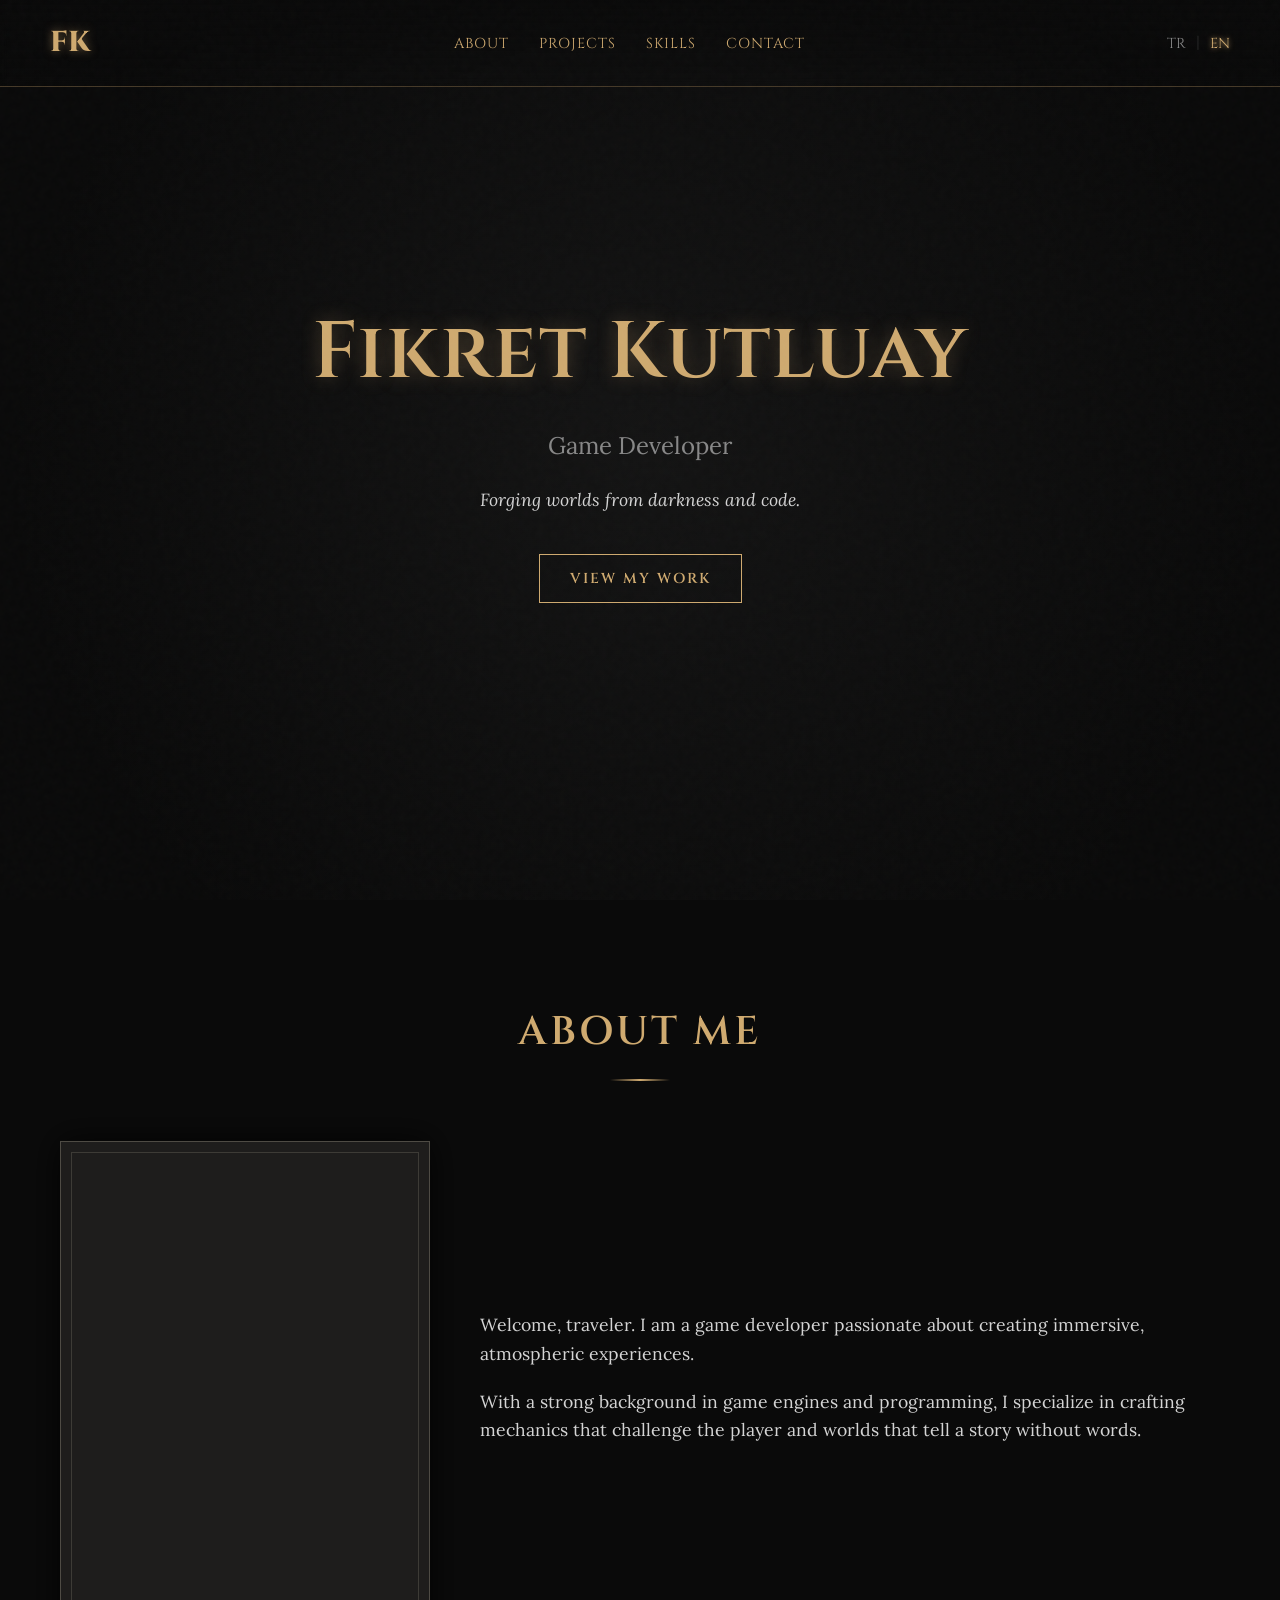
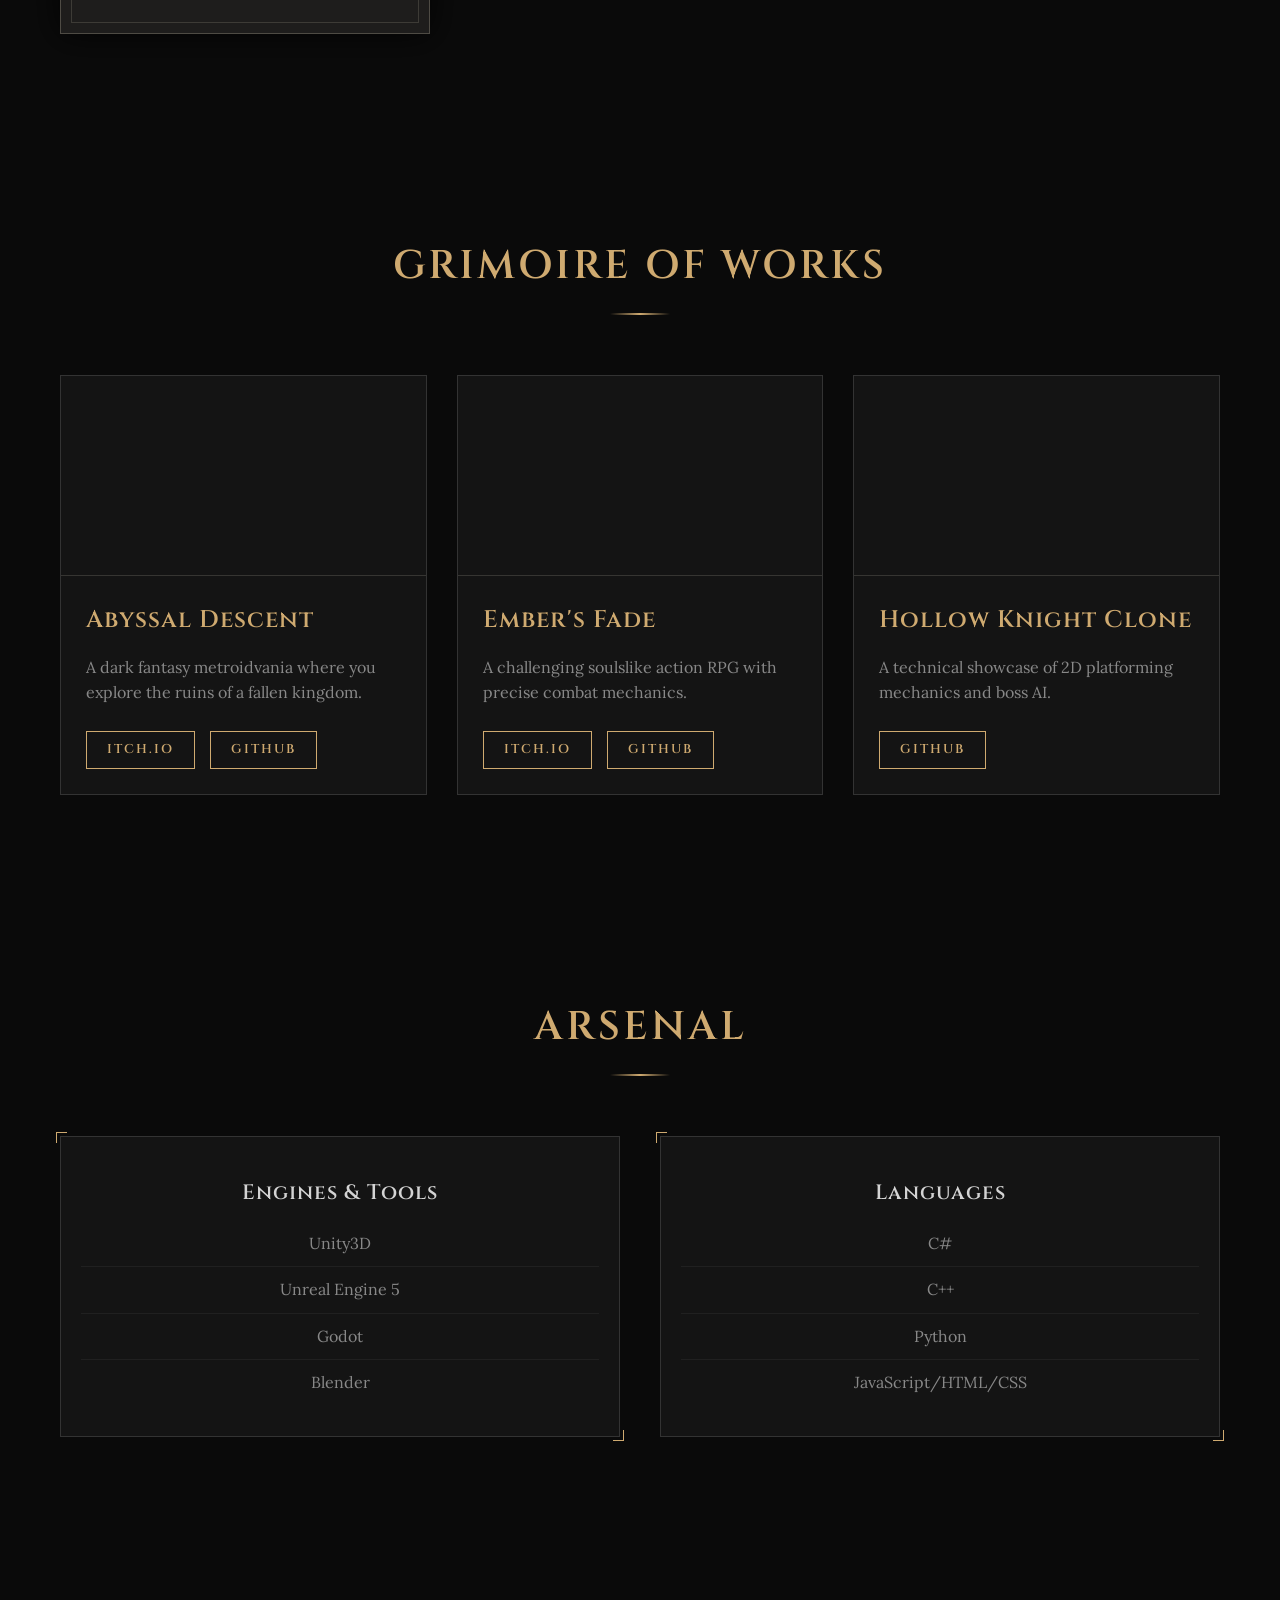
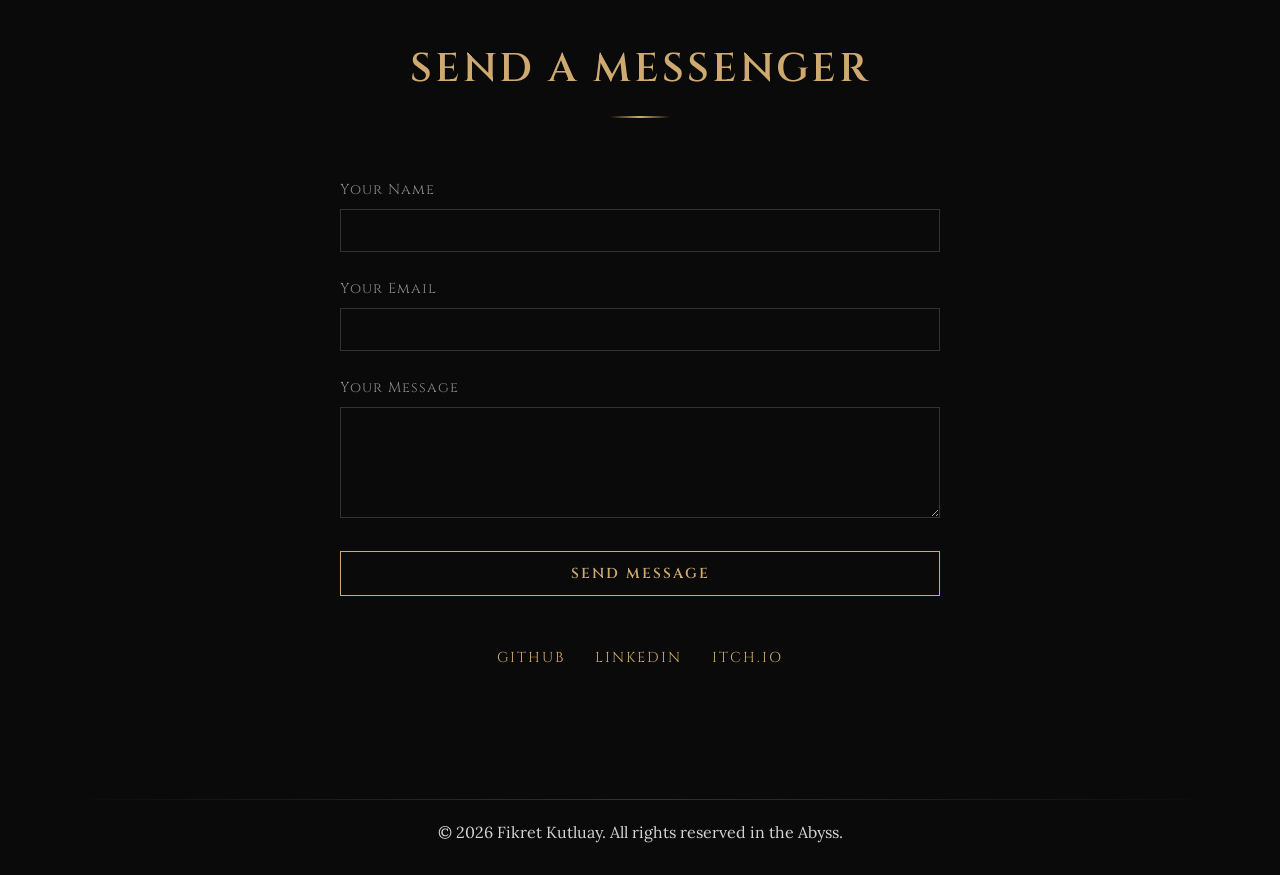
==== index.html @ d93f9add "feat: implement initial dark fantasy themed personal portfolio website with HTML, CSS, and JavaScrip" ====
<!DOCTYPE html>
<html lang="en">
<head>
    <meta charset="UTF-8">
    <meta name="viewport" content="width=device-width, initial-scale=1.0">
    <title data-i18n="title">Game Developer Portfolio</title>
    <!-- Fonts -->
    <link rel="preconnect" href="https://fonts.googleapis.com">
    <link rel="preconnect" href="https://fonts.gstatic.com" crossorigin>
    <link href="https://fonts.googleapis.com/css2?family=Cinzel:wght@400;600;700;800&family=Lora:ital,wght@0,400;0,600;1,400&display=swap" rel="stylesheet">
    <!-- CSS -->
    <link rel="stylesheet" href="style.css">
</head>
<body>
    <div class="overlay-texture"></div>
    
    <header class="navbar">
        <div class="logo">
            <span class="logo-text">FK</span>
        </div>
        <nav class="desktop-nav">
            <ul class="nav-links">
                <li><a href="#about" data-i18n="nav_about">About</a></li>
                <li><a href="#projects" data-i18n="nav_projects">Projects</a></li>
                <li><a href="#skills" data-i18n="nav_skills">Skills</a></li>
                <li><a href="#contact" data-i18n="nav_contact">Contact</a></li>
            </ul>
        </nav>
        <div class="header-right">
            <div class="language-switch">
                <button id="lang-tr" class="lang-btn">TR</button>
                <span class="lang-divider">|</span>
                <button id="lang-en" class="lang-btn active">EN</button>
            </div>
            <button class="mobile-menu-btn" id="mobile-menu-btn" aria-label="Menu">
                <span></span>
                <span></span>
                <span></span>
            </button>
        </div>
    </header>

    <!-- Mobile Nav -->
    <div class="mobile-nav-overlay" id="mobile-nav">
        <ul class="mobile-nav-links">
            <li><a href="#about" data-i18n="nav_about" class="mobile-nav-link">About</a></li>
            <li><a href="#projects" data-i18n="nav_projects" class="mobile-nav-link">Projects</a></li>
            <li><a href="#skills" data-i18n="nav_skills" class="mobile-nav-link">Skills</a></li>
            <li><a href="#contact" data-i18n="nav_contact" class="mobile-nav-link">Contact</a></li>
        </ul>
    </div>

    <main>
        <!-- Hero Section -->
        <section id="hero" class="hero-section">
            <div class="hero-content">
                <h1 class="hero-title" data-i18n="hero_title">Fikret Kutluay</h1>
                <h2 class="hero-subtitle" data-i18n="hero_subtitle">Game Developer</h2>
                <p class="hero-description" data-i18n="hero_desc">Forging worlds from darkness and code.</p>
                <div class="hero-actions">
                    <a href="#projects" class="btn btn-primary" data-i18n="btn_view_work">View My Work</a>
                </div>
            </div>
            <div class="embers-container" id="embers"></div>
        </section>

        <!-- About Section -->
        <section id="about" class="about-section section-padding">
            <div class="container">
                <div class="section-header">
                    <h2 class="section-title" data-i18n="about_title">About Me</h2>
                    <div class="separator"></div>
                </div>
                <div class="about-content">
                    <div class="about-image-wrapper">
                        <!-- Thematic image placeholder -->
                        <div class="avatar-placeholder"></div>
                    </div>
                    <div class="about-text">
                        <p data-i18n="about_p1">Welcome, traveler. I am a game developer passionate about creating immersive, atmospheric experiences.</p>
                        <p data-i18n="about_p2">With a strong background in game engines and programming, I specialize in crafting mechanics that challenge the player and worlds that tell a story without words.</p>
                    </div>
                </div>
            </div>
        </section>

        <!-- Projects Section -->
        <section id="projects" class="projects-section section-padding">
            <div class="container">
                <div class="section-header">
                    <h2 class="section-title" data-i18n="projects_title">Grimoire of Works</h2>
                    <div class="separator"></div>
                </div>
                
                <div class="projects-grid">
                    <!-- Project Card 1 -->
                    <div class="project-card">
                        <div class="project-image" style="background-image: url('https://images.unsplash.com/photo-1605806616949-1e87b487cb2a?q=80&w=1000&auto=format&fit=crop');"></div>
                        <div class="project-info">
                            <h3 class="project-name" data-i18n="proj1_name">Abyssal Descent</h3>
                            <p class="project-desc" data-i18n="proj1_desc">A dark fantasy metroidvania where you explore the ruins of a fallen kingdom.</p>
                            <div class="project-links">
                                <a href="#" class="btn btn-sm" target="_blank">itch.io</a>
                                <a href="#" class="btn btn-sm" target="_blank">GitHub</a>
                            </div>
                        </div>
                    </div>

                    <!-- Project Card 2 -->
                    <div class="project-card">
                        <div class="project-image" style="background-image: url('https://images.unsplash.com/photo-1518709268805-4e9042af9f23?q=80&w=1000&auto=format&fit=crop');"></div>
                        <div class="project-info">
                            <h3 class="project-name" data-i18n="proj2_name">Ember's Fade</h3>
                            <p class="project-desc" data-i18n="proj2_desc">A challenging soulslike action RPG with precise combat mechanics.</p>
                            <div class="project-links">
                                <a href="#" class="btn btn-sm" target="_blank">itch.io</a>
                                <a href="#" class="btn btn-sm" target="_blank">GitHub</a>
                            </div>
                        </div>
                    </div>

                    <!-- Project Card 3 -->
                    <div class="project-card">
                        <div class="project-image" style="background-image: url('https://images.unsplash.com/photo-1534447677768-be436bb09401?q=80&w=1000&auto=format&fit=crop');"></div>
                        <div class="project-info">
                            <h3 class="project-name" data-i18n="proj3_name">Hollow Knight Clone</h3>
                            <p class="project-desc" data-i18n="proj3_desc">A technical showcase of 2D platforming mechanics and boss AI.</p>
                            <div class="project-links">
                                <a href="#" class="btn btn-sm" target="_blank">GitHub</a>
                            </div>
                        </div>
                    </div>
                </div>
            </div>
        </section>

        <!-- Skills Section -->
        <section id="skills" class="skills-section section-padding">
            <div class="container">
                <div class="section-header">
                    <h2 class="section-title" data-i18n="skills_title">Arsenal</h2>
                    <div class="separator"></div>
                </div>
                
                <div class="skills-container">
                    <div class="skill-category">
                        <h3 class="category-title" data-i18n="skill_engine">Engines & Tools</h3>
                        <ul class="skill-list">
                            <li>Unity3D</li>
                            <li>Unreal Engine 5</li>
                            <li>Godot</li>
                            <li>Blender</li>
                        </ul>
                    </div>
                    <div class="skill-category">
                        <h3 class="category-title" data-i18n="skill_lang">Languages</h3>
                        <ul class="skill-list">
                            <li>C#</li>
                            <li>C++</li>
                            <li>Python</li>
                            <li>JavaScript/HTML/CSS</li>
                        </ul>
                    </div>
                </div>
            </div>
        </section>

        <!-- Contact Section -->
        <section id="contact" class="contact-section section-padding">
            <div class="container">
                <div class="section-header">
                    <h2 class="section-title" data-i18n="contact_title">Send a Messenger</h2>
                    <div class="separator"></div>
                </div>
                
                <div class="contact-content">
                    <form id="contact-form" class="dark-form" onsubmit="event.preventDefault();">
                        <div class="form-group">
                            <label for="name" data-i18n="contact_name">Your Name</label>
                            <input type="text" id="name" required>
                        </div>
                        <div class="form-group">
                            <label for="email" data-i18n="contact_email">Your Email</label>
                            <input type="email" id="email" required>
                        </div>
                        <div class="form-group">
                            <label for="message" data-i18n="contact_message">Your Message</label>
                            <textarea id="message" rows="5" required></textarea>
                        </div>
                        <button type="submit" class="btn btn-primary btn-block" data-i18n="btn_send">Send Message</button>
                    </form>
                    <div class="social-links">
                        <a href="#" class="social-icon">GitHub</a>
                        <a href="#" class="social-icon">LinkedIn</a>
                        <a href="#" class="social-icon">itch.io</a>
                    </div>
                </div>
            </div>
        </section>
    </main>

    <footer>
        <div class="container">
            <div class="footer-separator"></div>
            <p><span data-i18n="footer_text">© <span id="year"></span> Fikret Kutluay. All rights reserved in the Abyss.</span></p>
        </div>
    </footer>

    <!-- Scripts -->
    <script src="script.js"></script>
</body>
</html>
---- style.css ----
/* CSS Variables for Dark Fantasy Theme */
:root {
    --bg-dark: #0a0a0a;
    --bg-medium: #141414;
    --bg-light: #1c1c1c;

    --text-main: #d4d4d4;
    --text-muted: #888888;
    
    /* Ember/Gold Accents */
    --accent-gold: #cfaa70;
    --accent-gold-hover: #e8c68c;
    --accent-ember: #ff5e00;
    --accent-ember-glow: rgba(255, 94, 0, 0.4);

    --border-color: #333333;
    --border-gold: rgba(207, 170, 112, 0.3);

    --font-heading: 'Cinzel', serif;
    --font-body: 'Lora', serif;
}

* {
    margin: 0;
    padding: 0;
    box-sizing: border-box;
}

html {
    scroll-behavior: smooth;
}

body {
    background-color: var(--bg-dark);
    color: var(--text-main);
    font-family: var(--font-body);
    line-height: 1.6;
    overflow-x: hidden;
    position: relative;
}

/* Subtle texture overlay for grain */
.overlay-texture {
    position: fixed;
    top: 0; left: 0; width: 100%; height: 100%;
    pointer-events: none;
    z-index: 9999;
    opacity: 0.02;
    background-image: url('data:image/svg+xml,%3Csvg viewBox="0 0 200 200" xmlns="http://www.w3.org/2000/svg"%3E%3Cfilter id="noiseFilter"%3E%3CfeTurbulence type="fractalNoise" baseFrequency="0.65" numOctaves="3" stitchTiles="stitch"/%3E%3C/filter%3E%3Crect width="100%25" height="100%25" filter="url(%23noiseFilter)"/%3E%3C/svg%3E');
}

h1, h2, h3, h4, h5, h6 {
    font-family: var(--font-heading);
    font-weight: 600;
    color: var(--accent-gold);
    letter-spacing: 1px;
}

a {
    color: var(--accent-gold);
    text-decoration: none;
    transition: all 0.3s ease;
}

a:hover {
    color: var(--accent-gold-hover);
    text-shadow: 0 0 8px var(--accent-ember-glow);
}

.container {
    max-width: 1200px;
    margin: 0 auto;
    padding: 0 20px;
}

.section-padding {
    padding: 100px 0;
}

/* Typography elements */
.section-header {
    text-align: center;
    margin-bottom: 60px;
}

.section-title {
    font-size: 2.5rem;
    text-transform: uppercase;
    letter-spacing: 3px;
    margin-bottom: 15px;
}

.separator {
    width: 60px;
    height: 2px;
    background: linear-gradient(90deg, transparent, var(--accent-gold), transparent);
    margin: 0 auto;
}

/* Buttons - Sharp, framed, in-game UI style */
.btn {
    display: inline-block;
    padding: 12px 30px;
    font-family: var(--font-heading);
    text-transform: uppercase;
    letter-spacing: 2px;
    font-size: 0.9rem;
    font-weight: 600;
    cursor: pointer;
    background: transparent;
    border: 1px solid var(--accent-gold);
    color: var(--accent-gold);
    transition: all 0.3s ease;
    position: relative;
    overflow: hidden;
    text-align: center;
}

.btn::before {
    content: '';
    position: absolute;
    top: 0; left: -100%;
    width: 100%; height: 100%;
    background: linear-gradient(90deg, transparent, rgba(207, 170, 112, 0.2), transparent);
    transition: all 0.4s ease;
}

.btn:hover::before {
    left: 100%;
}

.btn:hover {
    background: rgba(207, 170, 112, 0.1);
    box-shadow: 0 0 15px var(--accent-ember-glow), inset 0 0 10px rgba(255, 94, 0, 0.2);
    border-color: var(--accent-gold-hover);
    color: var(--accent-gold-hover);
}

.btn-sm {
    padding: 8px 20px;
    font-size: 0.8rem;
}

.btn-block {
    display: block;
    width: 100%;
}

/* Navbar */
.navbar {
    position: fixed;
    top: 0;
    width: 100%;
    display: flex;
    justify-content: space-between;
    align-items: center;
    padding: 20px 50px;
    background: linear-gradient(to bottom, rgba(10, 10, 10, 0.95) 0%, rgba(10, 10, 10, 0) 100%);
    z-index: 100;
    backdrop-filter: blur(5px);
    border-bottom: 1px solid var(--border-gold);
    transition: background 0.3s;
}

.navbar.scrolled {
    background: rgba(10, 10, 10, 0.95);
    padding: 15px 50px;
}

.logo-text {
    font-family: var(--font-heading);
    font-size: 1.8rem;
    font-weight: 800;
    color: var(--accent-gold);
    text-shadow: 0 0 10px rgba(207, 170, 112, 0.5);
}

.header-right {
    display: flex;
    align-items: center;
    gap: 20px;
}

.nav-links {
    list-style: none;
    display: flex;
    gap: 30px;
}

.nav-links a {
    font-family: var(--font-heading);
    text-transform: uppercase;
    font-size: 0.9rem;
    letter-spacing: 1px;
}

.language-switch {
    display: flex;
    align-items: center;
    gap: 10px;
    font-family: var(--font-heading);
}

.lang-btn {
    background: none;
    border: none;
    color: var(--text-muted);
    cursor: pointer;
    font-family: inherit;
    font-size: 0.9rem;
    transition: color 0.3s;
}

.lang-btn:hover, .lang-btn.active {
    color: var(--accent-gold);
    text-shadow: 0 0 5px var(--accent-gold);
}

.lang-divider {
    color: var(--border-color);
}

.mobile-menu-btn {
    display: none;
    background: none;
    border: none;
    cursor: pointer;
    flex-direction: column;
    gap: 5px;
    z-index: 101;
}

.mobile-menu-btn span {
    display: block;
    width: 25px;
    height: 3px;
    background-color: var(--accent-gold);
    transition: all 0.3s;
}

.mobile-menu-btn.active span:nth-child(1) {
    transform: rotate(45deg) translate(5px, 6px);
}

.mobile-menu-btn.active span:nth-child(2) {
    opacity: 0;
}

.mobile-menu-btn.active span:nth-child(3) {
    transform: rotate(-45deg) translate(5px, -6px);
}

.mobile-nav-overlay {
    position: fixed;
    top: 0;
    left: 0;
    width: 100%;
    height: 100vh;
    background: rgba(10, 10, 10, 0.98);
    display: flex;
    justify-content: center;
    align-items: center;
    z-index: 99;
    opacity: 0;
    pointer-events: none;
    transition: opacity 0.3s ease;
}

.mobile-nav-overlay.active {
    opacity: 1;
    pointer-events: auto;
}

.mobile-nav-links {
    list-style: none;
    text-align: center;
}

.mobile-nav-links li {
    margin: 20px 0;
}

.mobile-nav-links a {
    font-family: var(--font-heading);
    font-size: 1.5rem;
    text-transform: uppercase;
    letter-spacing: 2px;
}

/* Hero Section */
.hero-section {
    height: 100vh;
    display: flex;
    align-items: center;
    justify-content: center;
    text-align: center;
    background: radial-gradient(circle at center, var(--bg-medium) 0%, var(--bg-dark) 80%);
    position: relative;
    overflow: hidden;
}

.hero-content {
    z-index: 10;
    max-width: 800px;
    padding: 0 20px;
}

.hero-title {
    font-size: 5rem;
    margin-bottom: 10px;
    text-shadow: 0 0 20px rgba(207, 170, 112, 0.3);
    animation: fadeInDown 1.5s ease-out;
}

.hero-subtitle {
    font-size: 1.5rem;
    color: var(--text-muted);
    font-family: var(--font-body);
    font-weight: 400;
    text-transform: none;
    letter-spacing: 0;
    margin-bottom: 20px;
    animation: fadeInUp 1.5s ease-out 0.5s both;
}

.hero-description {
    font-size: 1.1rem;
    margin-bottom: 40px;
    color: var(--text-main);
    font-style: italic;
    animation: fadeInUp 1.5s ease-out 0.7s both;
}

.hero-actions {
    animation: fadeIn 2s ease-out 1.2s both;
}

/* About Section */
.about-content {
    display: grid;
    grid-template-columns: 1fr 2fr;
    gap: 50px;
    align-items: center;
}

.avatar-placeholder {
    width: 100%;
    aspect-ratio: 3/4;
    background: var(--bg-light);
    border: 1px solid var(--border-gold);
    box-shadow: 0 0 30px rgba(0,0,0,0.8);
    position: relative;
    background-image: url('https://images.unsplash.com/photo-1596704017254-9b121068fb31?q=80&w=800&auto=format&fit=crop');
    background-size: cover;
    background-position: center;
    filter: grayscale(80%) sepia(20%) hue-rotate(5deg);
}

.avatar-placeholder::after {
    content: '';
    position: absolute;
    top: 10px; left: 10px; right: 10px; bottom: 10px;
    border: 1px solid rgba(207, 170, 112, 0.2);
}

.about-text p {
    margin-bottom: 20px;
    font-size: 1.1rem;
}

/* Projects Section */
.projects-grid {
    display: grid;
    grid-template-columns: repeat(auto-fit, minmax(300px, 1fr));
    gap: 30px;
}

.project-card {
    background: var(--bg-medium);
    border: 1px solid var(--border-color);
    transition: all 0.3s ease;
    display: flex;
    flex-direction: column;
}

.project-card:hover {
    border-color: var(--accent-gold);
    box-shadow: 0 10px 30px rgba(0,0,0,0.8), 0 0 15px rgba(207, 170, 112, 0.1);
    transform: translateY(-5px);
}

.project-image {
    height: 200px;
    background-size: cover;
    background-position: center;
    border-bottom: 1px solid var(--border-color);
    position: relative;
    filter: grayscale(80%) sepia(20%) hue-rotate(5deg);
    transition: all 0.5s ease;
}

.project-card:hover .project-image {
    filter: grayscale(0%) sepia(0%);
}

.project-info {
    padding: 25px;
    flex-grow: 1;
    display: flex;
    flex-direction: column;
}

.project-name {
    font-size: 1.5rem;
    margin-bottom: 15px;
}

.project-desc {
    color: var(--text-muted);
    margin-bottom: 25px;
    flex-grow: 1;
}

.project-links {
    display: flex;
    gap: 15px;
}

/* Skills Section */
.skills-container {
    display: grid;
    grid-template-columns: repeat(auto-fit, minmax(250px, 1fr));
    gap: 40px;
    text-align: center;
}

.skill-category {
    background: var(--bg-medium);
    padding: 40px 20px;
    border: 1px solid var(--border-color);
    position: relative;
}

.skill-category::before, .skill-category::after {
    content: '';
    position: absolute;
    width: 10px; height: 10px;
    border: 1px solid var(--accent-gold);
}

.skill-category::before {
    top: -5px; left: -5px;
    border-right: none; border-bottom: none;
}

.skill-category::after {
    bottom: -5px; right: -5px;
    border-left: none; border-top: none;
}

.category-title {
    margin-bottom: 20px;
    font-size: 1.3rem;
    color: var(--text-main);
}

.skill-list {
    list-style: none;
    color: var(--text-muted);
}

.skill-list li {
    margin-bottom: 10px;
    padding-bottom: 10px;
    border-bottom: 1px solid rgba(255,255,255,0.05);
}

.skill-list li:last-child {
    border-bottom: none;
    margin-bottom: 0;
    padding-bottom: 0;
}

/* Contact Section */
.contact-content {
    max-width: 600px;
    margin: 0 auto;
}

.dark-form .form-group {
    margin-bottom: 25px;
}

.dark-form label {
    display: block;
    margin-bottom: 8px;
    font-family: var(--font-heading);
    color: var(--text-muted);
    letter-spacing: 1px;
    font-size: 0.9rem;
}

.dark-form input, .dark-form textarea {
    width: 100%;
    padding: 12px 15px;
    background: var(--bg-dark);
    border: 1px solid var(--border-color);
    color: var(--text-main);
    font-family: var(--font-body);
    transition: all 0.3s ease;
}

.dark-form input:focus, .dark-form textarea:focus {
    outline: none;
    border-color: var(--accent-gold);
    box-shadow: 0 0 10px rgba(207, 170, 112, 0.1);
}

.social-links {
    display: flex;
    justify-content: center;
    gap: 30px;
    margin-top: 50px;
}

.social-icon {
    font-family: var(--font-heading);
    text-transform: uppercase;
    font-size: 0.9rem;
    letter-spacing: 2px;
}

/* Footer */
footer {
    text-align: center;
    padding: 30px 0;
    background: var(--bg-dark);
}

.footer-separator {
    width: 100%;
    height: 1px;
    background: linear-gradient(90deg, transparent, var(--border-color), transparent);
    margin-bottom: 20px;
}

/* Animations */
@keyframes fadeInDown {
    from { opacity: 0; transform: translateY(-30px); }
    to { opacity: 1; transform: translateY(0); }
}

@keyframes fadeInUp {
    from { opacity: 0; transform: translateY(30px); }
    to { opacity: 1; transform: translateY(0); }
}

@keyframes fadeIn {
    from { opacity: 0; }
    to { opacity: 1; }
}

/* Embers Animation */
.embers-container {
    position: absolute;
    bottom: 0; left: 0; width: 100%; height: 50%;
    pointer-events: none;
    z-index: 1;
}

.ember {
    position: absolute;
    bottom: 0;
    background: radial-gradient(circle, var(--accent-ember) 0%, transparent 70%);
    border-radius: 50%;
    opacity: 0;
    animation: floatUp 5s linear forwards;
}

@keyframes floatUp {
    0% {
        transform: translateY(0) scale(1);
        opacity: 0;
    }
    10% {
        opacity: 0.8;
    }
    100% {
        transform: translateY(-200px) scale(0.5);
        opacity: 0;
    }
}

/* Media Queries for Mobile Responsiveness */
@media (max-width: 768px) {
    .navbar {
        padding: 15px 20px;
    }
    
    .desktop-nav {
        display: none;
    }
    
    .mobile-menu-btn {
        display: flex;
    }
    
    .hero-title {
        font-size: 3rem;
    }
    
    .about-content {
        grid-template-columns: 1fr;
    }
    
    .avatar-placeholder {
        max-width: 300px;
        margin: 0 auto;
    }
    
    .section-padding {
        padding: 70px 0;
    }
}
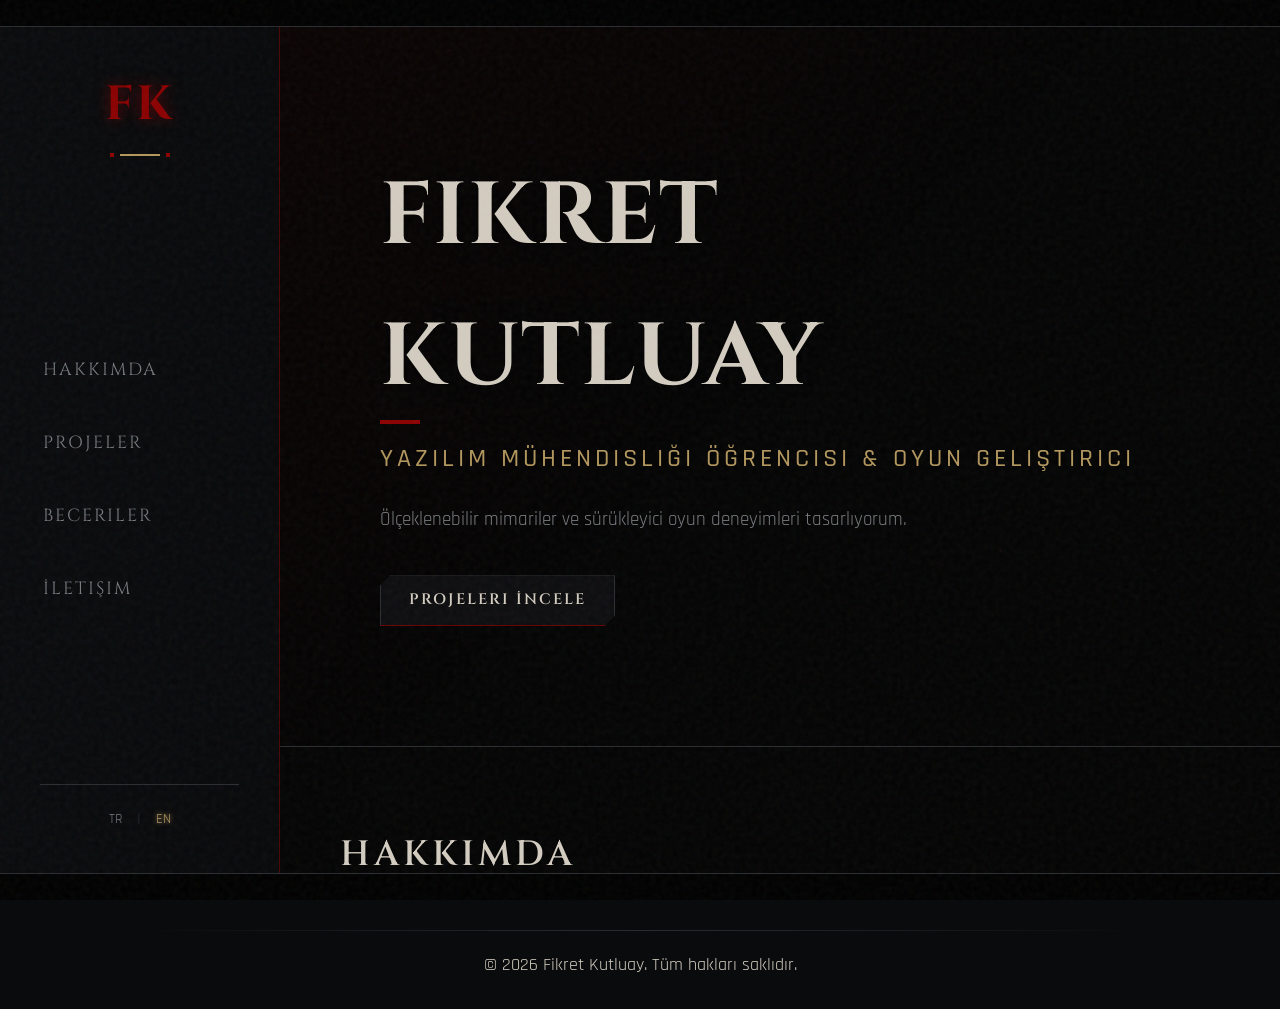
==== commit 40e2c921: "feat: Revamp UI with a Star Wars/Dark Souls theme, introducing a side navigation, cinematic borders," ====
--- a/index.html
+++ b/index.html
@@ -1,212 +1,190 @@
 <!DOCTYPE html>
 <html lang="en">
+
 <head>
     <meta charset="UTF-8">
     <meta name="viewport" content="width=device-width, initial-scale=1.0">
     <title data-i18n="title">Game Developer Portfolio</title>
-    <!-- Fonts -->
-    <link rel="preconnect" href="https://fonts.googleapis.com">
-    <link rel="preconnect" href="https://fonts.gstatic.com" crossorigin>
-    <link href="https://fonts.googleapis.com/css2?family=Cinzel:wght@400;600;700;800&family=Lora:ital,wght@0,400;0,600;1,400&display=swap" rel="stylesheet">
     <!-- CSS -->
     <link rel="stylesheet" href="style.css">
 </head>
+
 <body>
     <div class="overlay-texture"></div>
-    
-    <header class="navbar">
-        <div class="logo">
-            <span class="logo-text">FK</span>
-        </div>
-        <nav class="desktop-nav">
-            <ul class="nav-links">
-                <li><a href="#about" data-i18n="nav_about">About</a></li>
-                <li><a href="#projects" data-i18n="nav_projects">Projects</a></li>
-                <li><a href="#skills" data-i18n="nav_skills">Skills</a></li>
-                <li><a href="#contact" data-i18n="nav_contact">Contact</a></li>
-            </ul>
-        </nav>
-        <div class="header-right">
-            <div class="language-switch">
-                <button id="lang-tr" class="lang-btn">TR</button>
-                <span class="lang-divider">|</span>
-                <button id="lang-en" class="lang-btn active">EN</button>
+    <div class="hyperspace-dust"></div>
+
+    <div class="cinematic-border border-top"></div>
+    <div class="cinematic-border border-bottom"></div>
+
+    <div class="layout-wrapper">
+        <!-- Side Navigation (Holocron Interface) -->
+        <aside class="side-nav">
+            <div class="logo">
+                <span class="logo-text">FK</span>
+                <div class="logo-decoration"></div>
             </div>
+
+            <nav class="desktop-nav">
+                <ul class="nav-links">
+                    <li><a href="#about" data-i18n="nav_about">About</a></li>
+                    <li><a href="#projects" data-i18n="nav_projects">Projects</a></li>
+                    <li><a href="#skills" data-i18n="nav_skills">Skills</a></li>
+                    <li><a href="#contact" data-i18n="nav_contact">Contact</a></li>
+                </ul>
+            </nav>
+
+            <div class="nav-bottom">
+                <div class="language-switch">
+                    <button class="lang-btn lang-tr-btn">TR</button>
+                    <span class="lang-divider">|</span>
+                    <button class="lang-btn lang-en-btn active">EN</button>
+                </div>
+            </div>
+
+            <!-- Mobile Toggle -->
             <button class="mobile-menu-btn" id="mobile-menu-btn" aria-label="Menu">
                 <span></span>
                 <span></span>
                 <span></span>
             </button>
+        </aside>
+
+        <!-- Mobile Nav Overlay -->
+        <div class="mobile-nav-overlay" id="mobile-nav">
+            <ul class="mobile-nav-links">
+                <li><a href="#about" data-i18n="nav_about" class="mobile-nav-link">About</a></li>
+                <li><a href="#projects" data-i18n="nav_projects" class="mobile-nav-link">Projects</a></li>
+                <li><a href="#skills" data-i18n="nav_skills" class="mobile-nav-link">Skills</a></li>
+                <li><a href="#contact" data-i18n="nav_contact" class="mobile-nav-link">Contact</a></li>
+            </ul>
+            <div class="mobile-language-switch">
+                <button class="lang-btn lang-tr-btn">TR</button>
+                <span class="lang-divider">|</span>
+                <button class="lang-btn lang-en-btn active">EN</button>
+            </div>
         </div>
-    </header>
 
-    <!-- Mobile Nav -->
-    <div class="mobile-nav-overlay" id="mobile-nav">
-        <ul class="mobile-nav-links">
-            <li><a href="#about" data-i18n="nav_about" class="mobile-nav-link">About</a></li>
-            <li><a href="#projects" data-i18n="nav_projects" class="mobile-nav-link">Projects</a></li>
-            <li><a href="#skills" data-i18n="nav_skills" class="mobile-nav-link">Skills</a></li>
-            <li><a href="#contact" data-i18n="nav_contact" class="mobile-nav-link">Contact</a></li>
-        </ul>
-    </div>
-
-    <main>
-        <!-- Hero Section -->
-        <section id="hero" class="hero-section">
-            <div class="hero-content">
-                <h1 class="hero-title" data-i18n="hero_title">Fikret Kutluay</h1>
-                <h2 class="hero-subtitle" data-i18n="hero_subtitle">Game Developer</h2>
-                <p class="hero-description" data-i18n="hero_desc">Forging worlds from darkness and code.</p>
-                <div class="hero-actions">
-                    <a href="#projects" class="btn btn-primary" data-i18n="btn_view_work">View My Work</a>
-                </div>
-            </div>
-            <div class="embers-container" id="embers"></div>
-        </section>
-
-        <!-- About Section -->
-        <section id="about" class="about-section section-padding">
-            <div class="container">
-                <div class="section-header">
-                    <h2 class="section-title" data-i18n="about_title">About Me</h2>
-                    <div class="separator"></div>
-                </div>
-                <div class="about-content">
-                    <div class="about-image-wrapper">
-                        <!-- Thematic image placeholder -->
-                        <div class="avatar-placeholder"></div>
-                    </div>
-                    <div class="about-text">
-                        <p data-i18n="about_p1">Welcome, traveler. I am a game developer passionate about creating immersive, atmospheric experiences.</p>
-                        <p data-i18n="about_p2">With a strong background in game engines and programming, I specialize in crafting mechanics that challenge the player and worlds that tell a story without words.</p>
+        <!-- Scrollable Content Area -->
+        <main class="content-area">
+            <!-- Hero Section -->
+            <section id="hero" class="hero-section">
+                <div class="hero-content">
+                    <h1 class="hero-title" data-i18n="hero_title">Fikret Kutluay</h1>
+                    <h2 class="hero-subtitle" data-i18n="hero_subtitle">Game Developer</h2>
+                    <p class="hero-description" data-i18n="hero_desc">Developing structured architectures and immersive
+                        gameplay experiences.</p>
+                    <div class="hero-actions">
+                        <a href="#projects" class="btn btn-primary" data-i18n="btn_view_work">View My Work</a>
                     </div>
                 </div>
-            </div>
-        </section>
+                <!-- Particle container mixed with embers and dust -->
+                <div class="embers-container" id="embers"></div>
+            </section>
 
-        <!-- Projects Section -->
-        <section id="projects" class="projects-section section-padding">
-            <div class="container">
-                <div class="section-header">
-                    <h2 class="section-title" data-i18n="projects_title">Grimoire of Works</h2>
-                    <div class="separator"></div>
-                </div>
-                
-                <div class="projects-grid">
-                    <!-- Project Card 1 -->
-                    <div class="project-card">
-                        <div class="project-image" style="background-image: url('https://images.unsplash.com/photo-1605806616949-1e87b487cb2a?q=80&w=1000&auto=format&fit=crop');"></div>
-                        <div class="project-info">
-                            <h3 class="project-name" data-i18n="proj1_name">Abyssal Descent</h3>
-                            <p class="project-desc" data-i18n="proj1_desc">A dark fantasy metroidvania where you explore the ruins of a fallen kingdom.</p>
-                            <div class="project-links">
-                                <a href="#" class="btn btn-sm" target="_blank">itch.io</a>
-                                <a href="#" class="btn btn-sm" target="_blank">GitHub</a>
-                            </div>
+            <!-- About Section -->
+            <section id="about" class="about-section section-padding">
+                <div class="container">
+                    <div class="section-header">
+                        <h2 class="section-title" data-i18n="about_title">About Me</h2>
+                        <div class="separator sith-separator"></div>
+                    </div>
+                    <div class="about-content">
+                        <div class="about-image-wrapper">
+                            <!-- Thematic image placeholder -->
+                            <div class="avatar-placeholder"></div>
                         </div>
-                    </div>
-
-                    <!-- Project Card 2 -->
-                    <div class="project-card">
-                        <div class="project-image" style="background-image: url('https://images.unsplash.com/photo-1518709268805-4e9042af9f23?q=80&w=1000&auto=format&fit=crop');"></div>
-                        <div class="project-info">
-                            <h3 class="project-name" data-i18n="proj2_name">Ember's Fade</h3>
-                            <p class="project-desc" data-i18n="proj2_desc">A challenging soulslike action RPG with precise combat mechanics.</p>
-                            <div class="project-links">
-                                <a href="#" class="btn btn-sm" target="_blank">itch.io</a>
-                                <a href="#" class="btn btn-sm" target="_blank">GitHub</a>
-                            </div>
-                        </div>
-                    </div>
-
-                    <!-- Project Card 3 -->
-                    <div class="project-card">
-                        <div class="project-image" style="background-image: url('https://images.unsplash.com/photo-1534447677768-be436bb09401?q=80&w=1000&auto=format&fit=crop');"></div>
-                        <div class="project-info">
-                            <h3 class="project-name" data-i18n="proj3_name">Hollow Knight Clone</h3>
-                            <p class="project-desc" data-i18n="proj3_desc">A technical showcase of 2D platforming mechanics and boss AI.</p>
-                            <div class="project-links">
-                                <a href="#" class="btn btn-sm" target="_blank">GitHub</a>
-                            </div>
+                        <div class="about-text">
+                            <p data-i18n="about_p1">Welcome. I am a 3rd-year Software Engineering student at Ankara
+                                University, specializing in game development with Unity and C#.</p>
+                            <p data-i18n="about_p2">I utilize object-oriented principles and clean code methodologies to
+                                build robust core game frameworks, custom level editors, and rapid prototypes. My focus
+                                lies in constructing scalable architectures and optimizing performance for mobile and PC
+                                platforms.</p>
                         </div>
                     </div>
                 </div>
-            </div>
-        </section>
+            </section>
 
-        <!-- Skills Section -->
-        <section id="skills" class="skills-section section-padding">
-            <div class="container">
-                <div class="section-header">
-                    <h2 class="section-title" data-i18n="skills_title">Arsenal</h2>
-                    <div class="separator"></div>
-                </div>
-                
-                <div class="skills-container">
-                    <div class="skill-category">
-                        <h3 class="category-title" data-i18n="skill_engine">Engines & Tools</h3>
-                        <ul class="skill-list">
-                            <li>Unity3D</li>
-                            <li>Unreal Engine 5</li>
-                            <li>Godot</li>
-                            <li>Blender</li>
-                        </ul>
+            <!-- Projects Section -->
+            <section id="projects" class="projects-section section-padding">
+                <div class="container">
+                    <div class="section-header">
+                        <h2 class="section-title" data-i18n="projects_title">Portfolio Projects</h2>
+                        <div class="separator sith-separator"></div>
                     </div>
-                    <div class="skill-category">
-                        <h3 class="category-title" data-i18n="skill_lang">Languages</h3>
-                        <ul class="skill-list">
-                            <li>C#</li>
-                            <li>C++</li>
-                            <li>Python</li>
-                            <li>JavaScript/HTML/CSS</li>
-                        </ul>
+
+                    <div id="projects-container">
+                        <!-- Categories and projects will be dynamically injected here by script.js -->
                     </div>
                 </div>
-            </div>
-        </section>
+            </section>
 
-        <!-- Contact Section -->
-        <section id="contact" class="contact-section section-padding">
-            <div class="container">
-                <div class="section-header">
-                    <h2 class="section-title" data-i18n="contact_title">Send a Messenger</h2>
-                    <div class="separator"></div>
-                </div>
-                
-                <div class="contact-content">
-                    <form id="contact-form" class="dark-form" onsubmit="event.preventDefault();">
-                        <div class="form-group">
-                            <label for="name" data-i18n="contact_name">Your Name</label>
-                            <input type="text" id="name" required>
+            <!-- Skills Section -->
+            <section id="skills" class="skills-section section-padding">
+                <div class="container">
+                    <div class="section-header">
+                        <h2 class="section-title" data-i18n="skills_title">Skills & Tools</h2>
+                        <div class="separator sith-separator"></div>
+                    </div>
+
+                    <div class="skills-container">
+                        <div class="skill-category">
+                            <h3 class="category-title" data-i18n="skill_engine">Game Engines & Tools</h3>
                         </div>
-                        <div class="form-group">
-                            <label for="email" data-i18n="contact_email">Your Email</label>
-                            <input type="email" id="email" required>
+                        <div class="skill-category">
+                            <h3 class="category-title" data-i18n="skill_lang">Programming & Concepts</h3>
                         </div>
-                        <div class="form-group">
-                            <label for="message" data-i18n="contact_message">Your Message</label>
-                            <textarea id="message" rows="5" required></textarea>
-                        </div>
-                        <button type="submit" class="btn btn-primary btn-block" data-i18n="btn_send">Send Message</button>
-                    </form>
-                    <div class="social-links">
-                        <a href="#" class="social-icon">GitHub</a>
-                        <a href="#" class="social-icon">LinkedIn</a>
-                        <a href="#" class="social-icon">itch.io</a>
                     </div>
                 </div>
-            </div>
-        </section>
-    </main>
+            </section>
+
+            <!-- Contact Section -->
+            <section id="contact" class="contact-section section-padding">
+                <div class="container">
+                    <div class="section-header">
+                        <h2 class="section-title" data-i18n="contact_title">Get In Touch</h2>
+                        <div class="separator sith-separator"></div>
+                    </div>
+
+                    <div class="contact-content">
+                        <form id="contact-form" class="dark-form" onsubmit="event.preventDefault();">
+                            <div class="form-group">
+                                <label for="name" data-i18n="contact_name">Your Name</label>
+                                <input type="text" id="name" required>
+                            </div>
+                            <div class="form-group">
+                                <label for="email" data-i18n="contact_email">Your Email</label>
+                                <input type="email" id="email" required>
+                            </div>
+                            <div class="form-group">
+                                <label for="message" data-i18n="contact_message">Your Message</label>
+                                <textarea id="message" rows="5" required></textarea>
+                            </div>
+                            <button type="submit" class="btn btn-primary btn-block" data-i18n="btn_send">Send
+                                Message</button>
+                        </form>
+                        <div class="social-links">
+                            <a href="https://github.com/fikretkutluay" target="_blank" class="social-icon">GitHub</a>
+                            <a href="https://www.linkedin.com/in/fikret-kutluay-/" target="_blank"
+                                class="social-icon">LinkedIn</a>
+                            <a href="https://fikretkutluay.itch.io" target="_blank" class="social-icon">itch.io</a>
+                        </div>
+                    </div>
+                </div>
+            </section>
+        </main>
+    </div>
 
     <footer>
         <div class="container">
             <div class="footer-separator"></div>
-            <p><span data-i18n="footer_text">© <span id="year"></span> Fikret Kutluay. All rights reserved in the Abyss.</span></p>
+            <p><span data-i18n="footer_text">© <span id="year"></span> Fikret Kutluay. All rights reserved in the
+                    Abyss.</span></p>
         </div>
     </footer>
 
     <!-- Scripts -->
     <script src="script.js"></script>
 </body>
-</html>
+
+</html>
--- a/style.css
+++ b/style.css
@@ -1,23 +1,40 @@
-/* CSS Variables for Dark Fantasy Theme */
+/* Styles for Star Wars (1-6) x DS1 Theme */
+@import url('https://fonts.googleapis.com/css2?family=Cinzel:wght@400;600;700&family=Rajdhani:wght@400;500;600&display=swap');
+
 :root {
-    --bg-dark: #0a0a0a;
-    --bg-medium: #141414;
-    --bg-light: #1c1c1c;
-
-    --text-main: #d4d4d4;
-    --text-muted: #888888;
-    
-    /* Ember/Gold Accents */
-    --accent-gold: #cfaa70;
-    --accent-gold-hover: #e8c68c;
-    --accent-ember: #ff5e00;
-    --accent-ember-glow: rgba(255, 94, 0, 0.4);
-
-    --border-color: #333333;
-    --border-gold: rgba(207, 170, 112, 0.3);
+    --bg-void: #050505;
+    /* Deep space black */
+    --bg-dark: #0a0b0d;
+    /* Ancient stone dark */
+    --bg-medium: #111215;
+    --bg-light: #181a1d;
+
+    --text-main: #d3ccc0;
+    /* Faded bone/parchment */
+    --text-muted: #787a7e;
+    /* Tarnished silver/steel */
+
+    /* Sith / Lord of Cinder Accents */
+    --accent-red: #8b0000;
+    /* Deep Sith red */
+    --accent-red-hover: #c41e3a;
+    /* Glowing lightsaber/ember red */
+    --accent-gold: #b3975d;
+    /* Dull/Rusty Gold (Holocron/Brass) */
+
+    --glow-red: rgba(196, 30, 58, 0.4);
+    --glow-gold: rgba(179, 151, 93, 0.2);
+
+    --border-color: #2a2c30;
+    --border-accent: rgba(139, 0, 0, 0.5);
+    /* Faint red border */
 
     --font-heading: 'Cinzel', serif;
-    --font-body: 'Lora', serif;
+    /* Ancient holocron/medieval feel */
+    --font-body: 'Rajdhani', sans-serif;
+    /* Subtly sci-fi/HUD feel */
+
+    --nav-width: 280px;
 }
 
 * {
@@ -28,31 +45,70 @@
 
 html {
     scroll-behavior: smooth;
+    background-color: var(--bg-void);
 }
 
 body {
-    background-color: var(--bg-dark);
+    background-color: var(--bg-void);
     color: var(--text-main);
     font-family: var(--font-body);
+    font-size: 1.1rem;
     line-height: 1.6;
     overflow-x: hidden;
-    position: relative;
-}
-
-/* Subtle texture overlay for grain */
+    overflow-y: hidden;
+    /* Main page won't scroll, .content-area will */
+    position: relative;
+    height: 100vh;
+}
+
+/* Subtle texture overlay for ash/grain */
 .overlay-texture {
     position: fixed;
-    top: 0; left: 0; width: 100%; height: 100%;
+    top: 0;
+    left: 0;
+    width: 100%;
+    height: 100%;
     pointer-events: none;
-    z-index: 9999;
-    opacity: 0.02;
-    background-image: url('data:image/svg+xml,%3Csvg viewBox="0 0 200 200" xmlns="http://www.w3.org/2000/svg"%3E%3Cfilter id="noiseFilter"%3E%3CfeTurbulence type="fractalNoise" baseFrequency="0.65" numOctaves="3" stitchTiles="stitch"/%3E%3C/filter%3E%3Crect width="100%25" height="100%25" filter="url(%23noiseFilter)"/%3E%3C/svg%3E');
-}
-
-h1, h2, h3, h4, h5, h6 {
+    z-index: 9998;
+    opacity: 0.05;
+    background-image: url('data:image/svg+xml,%3Csvg viewBox="0 0 200 200" xmlns="http://www.w3.org/2000/svg"%3E%3Cfilter id="noiseFilter"%3E%3CfeTurbulence type="fractalNoise" baseFrequency="0.8" numOctaves="4" stitchTiles="stitch"/%3E%3C/filter%3E%3Crect width="100%25" height="100%25" filter="url(%23noiseFilter)"/%3E%3C/svg%3E');
+}
+
+/* Drifting Star Dust (Hyperspace / Ash mix) */
+.hyperspace-dust {
+    position: fixed;
+    top: 0;
+    left: 0;
+    width: 100%;
+    height: 100%;
+    pointer-events: none;
+    z-index: 0;
+    background: radial-gradient(circle at center, transparent 0%, var(--bg-void) 100%),
+        url('data:image/svg+xml,%3Csvg viewBox="0 0 400 400" xmlns="http://www.w3.org/2000/svg"%3E%3Ccircle cx="50" cy="50" r="1" fill="rgba(211,204,192,0.3)"/%3E%3Ccircle cx="200" cy="150" r="1.5" fill="rgba(196,30,58,0.2)"/%3E%3Ccircle cx="350" cy="300" r="1" fill="rgba(211,204,192,0.2)"/%3E%3Ccircle cx="100" cy="350" r="2" fill="rgba(179,151,93,0.15)"/%3E%3C/svg%3E');
+    background-size: 400px 400px;
+    animation: drift 120s linear infinite;
+    opacity: 0.4;
+}
+
+@keyframes drift {
+    from {
+        background-position: 0 0;
+    }
+
+    to {
+        background-position: -400px 400px;
+    }
+}
+
+h1,
+h2,
+h3,
+h4,
+h5,
+h6 {
     font-family: var(--font-heading);
     font-weight: 600;
-    color: var(--accent-gold);
+    color: var(--text-main);
     letter-spacing: 1px;
 }
 
@@ -67,138 +123,275 @@
     text-shadow: 0 0 8px var(--accent-ember-glow);
 }
 
+/* Cinematic Borders */
+.cinematic-border {
+    position: fixed;
+    left: 0;
+    width: 100%;
+    height: 3vh;
+    background: #000;
+    z-index: 999;
+    pointer-events: none;
+}
+
+.border-top {
+    top: 0;
+    border-bottom: 1px solid var(--border-color);
+}
+
+.border-bottom {
+    bottom: 0;
+    border-top: 1px solid var(--border-color);
+}
+
+/* Layout Wrapper - Split Screen */
+.layout-wrapper {
+    display: flex;
+    height: 100vh;
+    padding: 3vh 0;
+    /* Clear cinematic borders */
+    position: relative;
+    z-index: 10;
+}
+
+/* Side Navigation (Holocron UI) */
+.side-nav {
+    width: var(--nav-width);
+    background: linear-gradient(to right, rgba(10, 11, 13, 0.95), rgba(10, 11, 13, 0.8));
+    border-right: 1px solid var(--border-accent);
+    display: flex;
+    flex-direction: column;
+    justify-content: space-between;
+    padding: 40px 0;
+    backdrop-filter: blur(10px);
+    z-index: 100;
+    flex-shrink: 0;
+}
+
+.logo {
+    text-align: center;
+    position: relative;
+    padding-bottom: 20px;
+}
+
+.logo-text {
+    font-family: var(--font-heading);
+    font-size: 3rem;
+    font-weight: 700;
+    color: var(--accent-red);
+    text-shadow: 0 0 15px rgba(139, 0, 0, 0.6);
+    letter-spacing: 2px;
+}
+
+.logo-decoration {
+    width: 40px;
+    height: 2px;
+    background: var(--accent-gold);
+    margin: 10px auto 0;
+    position: relative;
+}
+
+.logo-decoration::before,
+.logo-decoration::after {
+    content: '';
+    position: absolute;
+    width: 4px;
+    height: 4px;
+    background: var(--accent-red);
+    top: -1px;
+}
+
+.logo-decoration::before {
+    left: -10px;
+}
+
+.logo-decoration::after {
+    right: -10px;
+}
+
+.desktop-nav {
+    flex-grow: 1;
+    display: flex;
+    align-items: center;
+}
+
+.nav-links {
+    list-style: none;
+    width: 100%;
+}
+
+.nav-links li {
+    margin: 15px 0;
+}
+
+.nav-links a {
+    display: block;
+    padding: 15px 40px;
+    font-family: var(--font-heading);
+    text-transform: uppercase;
+    font-size: 1.1rem;
+    letter-spacing: 2px;
+    color: var(--text-muted);
+    border-left: 3px solid transparent;
+    transition: all 0.3s ease;
+    position: relative;
+}
+
+.nav-links a::after {
+    content: '';
+    position: absolute;
+    top: 50%;
+    left: 10px;
+    width: 0;
+    height: 1px;
+    background: var(--accent-red);
+    transition: width 0.3s ease;
+}
+
+.nav-links a:hover,
+.nav-links a.active {
+    color: var(--text-main);
+    border-left-color: var(--accent-red);
+    background: linear-gradient(90deg, rgba(139, 0, 0, 0.1), transparent);
+    text-shadow: 0 0 5px var(--glow-red);
+}
+
+.nav-links a:hover::after {
+    width: 20px;
+}
+
+.nav-bottom {
+    padding: 0 40px;
+}
+
+.language-switch {
+    display: flex;
+    align-items: center;
+    justify-content: center;
+    gap: 15px;
+    padding-top: 20px;
+    border-top: 1px solid var(--border-color);
+}
+
+/* Scrollable Content Area */
+.content-area {
+    flex-grow: 1;
+    height: 100%;
+    overflow-y: auto;
+    overflow-x: hidden;
+    scroll-behavior: smooth;
+    /* Custom Scrollbar */
+    scrollbar-width: thin;
+    scrollbar-color: var(--accent-red) var(--bg-void);
+}
+
+.content-area::-webkit-scrollbar {
+    width: 8px;
+}
+
+.content-area::-webkit-scrollbar-track {
+    background: var(--bg-void);
+    border-left: 1px solid var(--border-color);
+}
+
+.content-area::-webkit-scrollbar-thumb {
+    background: var(--accent-red);
+    border-radius: 4px;
+}
+
 .container {
-    max-width: 1200px;
+    max-width: 1100px;
     margin: 0 auto;
-    padding: 0 20px;
+    padding: 0 40px;
 }
 
 .section-padding {
-    padding: 100px 0;
+    padding: 80px 0;
 }
 
 /* Typography elements */
 .section-header {
-    text-align: center;
-    margin-bottom: 60px;
+    margin-bottom: 50px;
+    position: relative;
+    padding-left: 20px;
 }
 
 .section-title {
-    font-size: 2.5rem;
+    font-size: 2.2rem;
     text-transform: uppercase;
-    letter-spacing: 3px;
-    margin-bottom: 15px;
-}
-
-.separator {
-    width: 60px;
-    height: 2px;
-    background: linear-gradient(90deg, transparent, var(--accent-gold), transparent);
-    margin: 0 auto;
-}
-
-/* Buttons - Sharp, framed, in-game UI style */
+    letter-spacing: 4px;
+    margin-bottom: 10px;
+    color: var(--text-main);
+}
+
+/* Sith Lightsaber/Metal Separator */
+.sith-separator {
+    width: 80px;
+    height: 3px;
+    background: linear-gradient(90deg, var(--accent-red), transparent);
+    position: relative;
+}
+
+.sith-separator::before {
+    content: '';
+    position: absolute;
+    top: -2px;
+    left: 0;
+    width: 4px;
+    height: 7px;
+    background: var(--text-main);
+}
+
+/* Buttons - Angled Sci-Fi/Dark Souls Hybrid */
 .btn {
     display: inline-block;
-    padding: 12px 30px;
+    padding: 12px 28px;
     font-family: var(--font-heading);
     text-transform: uppercase;
     letter-spacing: 2px;
-    font-size: 0.9rem;
+    font-size: 0.95rem;
     font-weight: 600;
     cursor: pointer;
-    background: transparent;
-    border: 1px solid var(--accent-gold);
-    color: var(--accent-gold);
+    background: rgba(20, 21, 24, 0.6);
+    border: 1px solid var(--border-color);
+    border-bottom-color: var(--accent-red);
+    color: var(--text-main);
     transition: all 0.3s ease;
     position: relative;
-    overflow: hidden;
-    text-align: center;
-}
-
-.btn::before {
+    clip-path: polygon(10px 0, 100% 0, 100% calc(100% - 10px), calc(100% - 10px) 100%, 0 100%, 0 10px);
+}
+
+.btn::after {
     content: '';
     position: absolute;
-    top: 0; left: -100%;
-    width: 100%; height: 100%;
-    background: linear-gradient(90deg, transparent, rgba(207, 170, 112, 0.2), transparent);
-    transition: all 0.4s ease;
-}
-
-.btn:hover::before {
-    left: 100%;
+    bottom: 0;
+    left: 0;
+    width: 0%;
+    height: 2px;
+    background: var(--accent-red-hover);
+    transition: width 0.3s ease;
 }
 
 .btn:hover {
-    background: rgba(207, 170, 112, 0.1);
-    box-shadow: 0 0 15px var(--accent-ember-glow), inset 0 0 10px rgba(255, 94, 0, 0.2);
-    border-color: var(--accent-gold-hover);
-    color: var(--accent-gold-hover);
+    background: rgba(139, 0, 0, 0.1);
+    color: #fff;
+    border-color: var(--accent-red);
+    box-shadow: 0 5px 15px rgba(139, 0, 0, 0.3);
+}
+
+.btn:hover::after {
+    width: 100%;
 }
 
 .btn-sm {
-    padding: 8px 20px;
-    font-size: 0.8rem;
+    padding: 8px 18px;
+    font-size: 0.85rem;
 }
 
 .btn-block {
     display: block;
     width: 100%;
-}
-
-/* Navbar */
-.navbar {
-    position: fixed;
-    top: 0;
-    width: 100%;
-    display: flex;
-    justify-content: space-between;
-    align-items: center;
-    padding: 20px 50px;
-    background: linear-gradient(to bottom, rgba(10, 10, 10, 0.95) 0%, rgba(10, 10, 10, 0) 100%);
-    z-index: 100;
-    backdrop-filter: blur(5px);
-    border-bottom: 1px solid var(--border-gold);
-    transition: background 0.3s;
-}
-
-.navbar.scrolled {
-    background: rgba(10, 10, 10, 0.95);
-    padding: 15px 50px;
-}
-
-.logo-text {
-    font-family: var(--font-heading);
-    font-size: 1.8rem;
-    font-weight: 800;
-    color: var(--accent-gold);
-    text-shadow: 0 0 10px rgba(207, 170, 112, 0.5);
-}
-
-.header-right {
-    display: flex;
-    align-items: center;
-    gap: 20px;
-}
-
-.nav-links {
-    list-style: none;
-    display: flex;
-    gap: 30px;
-}
-
-.nav-links a {
-    font-family: var(--font-heading);
-    text-transform: uppercase;
-    font-size: 0.9rem;
-    letter-spacing: 1px;
-}
-
-.language-switch {
-    display: flex;
-    align-items: center;
-    gap: 10px;
-    font-family: var(--font-heading);
+    text-align: center;
 }
 
 .lang-btn {
@@ -211,7 +404,8 @@
     transition: color 0.3s;
 }
 
-.lang-btn:hover, .lang-btn.active {
+.lang-btn:hover,
+.lang-btn.active {
     color: var(--accent-gold);
     text-shadow: 0 0 5px var(--accent-gold);
 }
@@ -226,15 +420,18 @@
     border: none;
     cursor: pointer;
     flex-direction: column;
-    gap: 5px;
+    gap: 6px;
     z-index: 101;
+    position: absolute;
+    top: 30px;
+    right: 20px;
 }
 
 .mobile-menu-btn span {
     display: block;
-    width: 25px;
-    height: 3px;
-    background-color: var(--accent-gold);
+    width: 30px;
+    height: 2px;
+    background-color: var(--accent-red);
     transition: all 0.3s;
 }
 
@@ -289,46 +486,58 @@
 
 /* Hero Section */
 .hero-section {
-    height: 100vh;
+    min-height: 80vh;
     display: flex;
     align-items: center;
-    justify-content: center;
-    text-align: center;
-    background: radial-gradient(circle at center, var(--bg-medium) 0%, var(--bg-dark) 80%);
+    justify-content: flex-start;
+    padding: 0 10%;
     position: relative;
     overflow: hidden;
+    border-bottom: 1px solid var(--border-color);
+    background: linear-gradient(135deg, rgba(139, 0, 0, 0.05) 0%, transparent 50%);
 }
 
 .hero-content {
     z-index: 10;
     max-width: 800px;
-    padding: 0 20px;
 }
 
 .hero-title {
-    font-size: 5rem;
+    font-size: 5.5rem;
+    font-weight: 700;
     margin-bottom: 10px;
-    text-shadow: 0 0 20px rgba(207, 170, 112, 0.3);
-    animation: fadeInDown 1.5s ease-out;
+    color: var(--text-main);
+    text-transform: uppercase;
+    text-shadow: 0 0 20px rgba(0, 0, 0, 0.8);
+    position: relative;
+    display: inline-block;
+}
+
+.hero-title::after {
+    content: '';
+    position: absolute;
+    bottom: 5px;
+    left: 0;
+    width: 40px;
+    height: 4px;
+    background: var(--accent-red);
 }
 
 .hero-subtitle {
-    font-size: 1.5rem;
+    font-size: 1.6rem;
+    color: var(--accent-gold);
+    font-family: var(--font-body);
+    font-weight: 500;
+    text-transform: uppercase;
+    letter-spacing: 4px;
+    margin-bottom: 25px;
+}
+
+.hero-description {
+    font-size: 1.2rem;
+    margin-bottom: 40px;
     color: var(--text-muted);
-    font-family: var(--font-body);
-    font-weight: 400;
-    text-transform: none;
-    letter-spacing: 0;
-    margin-bottom: 20px;
-    animation: fadeInUp 1.5s ease-out 0.5s both;
-}
-
-.hero-description {
-    font-size: 1.1rem;
-    margin-bottom: 40px;
-    color: var(--text-main);
-    font-style: italic;
-    animation: fadeInUp 1.5s ease-out 0.7s both;
+    max-width: 600px;
 }
 
 .hero-actions {
@@ -339,28 +548,32 @@
 .about-content {
     display: grid;
     grid-template-columns: 1fr 2fr;
-    gap: 50px;
-    align-items: center;
+    gap: 60px;
+    align-items: flex-start;
 }
 
 .avatar-placeholder {
     width: 100%;
     aspect-ratio: 3/4;
-    background: var(--bg-light);
-    border: 1px solid var(--border-gold);
-    box-shadow: 0 0 30px rgba(0,0,0,0.8);
-    position: relative;
-    background-image: url('https://images.unsplash.com/photo-1596704017254-9b121068fb31?q=80&w=800&auto=format&fit=crop');
+    background: var(--bg-medium);
+    border: 1px solid var(--border-color);
+    position: relative;
+    background-image: url('https://images.unsplash.com/photo-1620825937374-87fc7d6aaf8e?q=80&w=800&auto=format&fit=crop');
     background-size: cover;
     background-position: center;
-    filter: grayscale(80%) sepia(20%) hue-rotate(5deg);
+    filter: grayscale(80%) contrast(1.2) brightness(0.7);
+    clip-path: polygon(15px 0, 100% 0, 100% calc(100% - 15px), calc(100% - 15px) 100%, 0 100%, 0 15px);
 }
 
 .avatar-placeholder::after {
     content: '';
     position: absolute;
-    top: 10px; left: 10px; right: 10px; bottom: 10px;
-    border: 1px solid rgba(207, 170, 112, 0.2);
+    top: 10px;
+    left: 10px;
+    right: 10px;
+    bottom: 10px;
+    border: 1px solid rgba(139, 0, 0, 0.2);
+    pointer-events: none;
 }
 
 .about-text p {
@@ -368,39 +581,101 @@
     font-size: 1.1rem;
 }
 
-/* Projects Section */
-.projects-grid {
-    display: grid;
-    grid-template-columns: repeat(auto-fit, minmax(300px, 1fr));
-    gap: 30px;
+/* Projects Section & Carousel */
+.carousel-container {
+    position: relative;
+    width: 100%;
+    padding: 0 40px;
+    /* Space for arrows */
+}
+
+.projects-slider {
+    display: flex;
+    overflow-x: auto;
+    scroll-snap-type: x mandatory;
+    gap: 20px;
+    padding-bottom: 20px;
+    /* Space for scrollbar */
+    scrollbar-width: thin;
+    scrollbar-color: var(--accent-red) var(--bg-light);
+}
+
+.projects-slider::-webkit-scrollbar {
+    height: 6px;
+}
+
+.projects-slider::-webkit-scrollbar-track {
+    background: var(--bg-light);
+}
+
+.projects-slider::-webkit-scrollbar-thumb {
+    background: var(--accent-red);
 }
 
 .project-card {
+    flex: 0 0 calc(33.333% - 14px);
+    scroll-snap-align: start;
     background: var(--bg-medium);
     border: 1px solid var(--border-color);
     transition: all 0.3s ease;
     display: flex;
     flex-direction: column;
+    min-width: 320px;
+    clip-path: polygon(10px 0, 100% 0, 100% calc(100% - 10px), calc(100% - 10px) 100%, 0 100%, 0 10px);
+}
+
+/* Carousel Navigation Arrows */
+.carousel-btn {
+    position: absolute;
+    top: 50%;
+    transform: translateY(-50%);
+    background: var(--bg-dark);
+    border: 1px solid var(--border-color);
+    color: var(--text-main);
+    width: 40px;
+    height: 40px;
+    display: flex;
+    justify-content: center;
+    align-items: center;
+    cursor: pointer;
+    font-size: 1.2rem;
+    z-index: 10;
+    transition: all 0.3s ease;
+    clip-path: polygon(5px 0, 100% 0, 100% calc(100% - 5px), calc(100% - 5px) 100%, 0 100%, 0 5px);
+}
+
+.carousel-btn:hover {
+    background: rgba(139, 0, 0, 0.2);
+    border-color: var(--accent-red);
+    color: var(--accent-red);
+}
+
+.carousel-btn.prev {
+    left: -15px;
+}
+
+.carousel-btn.next {
+    right: -15px;
 }
 
 .project-card:hover {
-    border-color: var(--accent-gold);
-    box-shadow: 0 10px 30px rgba(0,0,0,0.8), 0 0 15px rgba(207, 170, 112, 0.1);
+    border-color: var(--accent-red);
+    box-shadow: 0 10px 30px rgba(0, 0, 0, 0.8);
     transform: translateY(-5px);
 }
 
 .project-image {
-    height: 200px;
+    height: 220px;
     background-size: cover;
     background-position: center;
     border-bottom: 1px solid var(--border-color);
     position: relative;
-    filter: grayscale(80%) sepia(20%) hue-rotate(5deg);
+    filter: grayscale(80%) sepia(20%) hue-rotate(-20deg) contrast(1.1);
     transition: all 0.5s ease;
 }
 
 .project-card:hover .project-image {
-    filter: grayscale(0%) sepia(0%);
+    filter: grayscale(20%) contrast(1.1);
 }
 
 .project-info {
@@ -424,6 +699,40 @@
 .project-links {
     display: flex;
     gap: 15px;
+}
+
+/* Single Project Layout styling */
+.project-card:only-child {
+    flex: 0 0 100%;
+}
+
+.carousel-container:has(.project-card:only-child) .carousel-btn {
+    display: none;
+}
+
+@media (min-width: 769px) {
+    .project-card:only-child {
+        flex-direction: row;
+        height: 380px;
+        align-items: center;
+    }
+
+    .project-card:only-child .project-image {
+        width: 50%;
+        height: 100%;
+        border-bottom: none;
+        border-right: 1px solid var(--border-color);
+    }
+
+    .project-card:only-child .project-info {
+        width: 50%;
+        padding: 40px;
+        justify-content: center;
+    }
+
+    .project-card:only-child .project-name {
+        font-size: 2rem;
+    }
 }
 
 /* Skills Section */
@@ -441,21 +750,27 @@
     position: relative;
 }
 
-.skill-category::before, .skill-category::after {
+.skill-category::before,
+.skill-category::after {
     content: '';
     position: absolute;
-    width: 10px; height: 10px;
+    width: 10px;
+    height: 10px;
     border: 1px solid var(--accent-gold);
 }
 
 .skill-category::before {
-    top: -5px; left: -5px;
-    border-right: none; border-bottom: none;
+    top: -5px;
+    left: -5px;
+    border-right: none;
+    border-bottom: none;
 }
 
 .skill-category::after {
-    bottom: -5px; right: -5px;
-    border-left: none; border-top: none;
+    bottom: -5px;
+    right: -5px;
+    border-left: none;
+    border-top: none;
 }
 
 .category-title {
@@ -472,7 +787,7 @@
 .skill-list li {
     margin-bottom: 10px;
     padding-bottom: 10px;
-    border-bottom: 1px solid rgba(255,255,255,0.05);
+    border-bottom: 1px solid rgba(255, 255, 255, 0.05);
 }
 
 .skill-list li:last-child {
@@ -500,7 +815,8 @@
     font-size: 0.9rem;
 }
 
-.dark-form input, .dark-form textarea {
+.dark-form input,
+.dark-form textarea {
     width: 100%;
     padding: 12px 15px;
     background: var(--bg-dark);
@@ -510,7 +826,8 @@
     transition: all 0.3s ease;
 }
 
-.dark-form input:focus, .dark-form textarea:focus {
+.dark-form input:focus,
+.dark-form textarea:focus {
     outline: none;
     border-color: var(--accent-gold);
     box-shadow: 0 0 10px rgba(207, 170, 112, 0.1);
@@ -546,24 +863,46 @@
 
 /* Animations */
 @keyframes fadeInDown {
-    from { opacity: 0; transform: translateY(-30px); }
-    to { opacity: 1; transform: translateY(0); }
+    from {
+        opacity: 0;
+        transform: translateY(-30px);
+    }
+
+    to {
+        opacity: 1;
+        transform: translateY(0);
+    }
 }
 
 @keyframes fadeInUp {
-    from { opacity: 0; transform: translateY(30px); }
-    to { opacity: 1; transform: translateY(0); }
+    from {
+        opacity: 0;
+        transform: translateY(30px);
+    }
+
+    to {
+        opacity: 1;
+        transform: translateY(0);
+    }
 }
 
 @keyframes fadeIn {
-    from { opacity: 0; }
-    to { opacity: 1; }
+    from {
+        opacity: 0;
+    }
+
+    to {
+        opacity: 1;
+    }
 }
 
 /* Embers Animation */
 .embers-container {
     position: absolute;
-    bottom: 0; left: 0; width: 100%; height: 50%;
+    bottom: 0;
+    left: 0;
+    width: 100%;
+    height: 50%;
     pointer-events: none;
     z-index: 1;
 }
@@ -582,9 +921,11 @@
         transform: translateY(0) scale(1);
         opacity: 0;
     }
+
     10% {
         opacity: 0.8;
     }
+
     100% {
         transform: translateY(-200px) scale(0.5);
         opacity: 0;
@@ -592,33 +933,115 @@
 }
 
 /* Media Queries for Mobile Responsiveness */
-@media (max-width: 768px) {
-    .navbar {
+@media (max-width: 1024px) {
+    .layout-wrapper {
+        flex-direction: column;
+        padding: 0;
+    }
+
+    .side-nav {
+        width: 100%;
+        height: auto;
+        flex-direction: row;
+        align-items: center;
         padding: 15px 20px;
-    }
-    
-    .desktop-nav {
+        position: fixed;
+        top: 3vh;
+        border-right: none;
+        border-bottom: 1px solid var(--border-accent);
+        z-index: 105;
+    }
+
+    .logo {
+        padding-bottom: 0;
+    }
+
+    .logo-text {
+        font-size: 2rem;
+    }
+
+    .desktop-nav,
+    .nav-bottom {
         display: none;
     }
-    
+
     .mobile-menu-btn {
         display: flex;
-    }
-    
+        position: relative;
+        top: 0;
+        right: 0;
+    }
+
+    .content-area {
+        padding-top: 80px;
+        /* Space for fixed nav */
+    }
+
+    .hero-section {
+        padding: 0 5%;
+        min-height: 70vh;
+    }
+
     .hero-title {
-        font-size: 3rem;
-    }
-    
+        font-size: 3.5rem;
+    }
+
     .about-content {
         grid-template-columns: 1fr;
     }
-    
+
     .avatar-placeholder {
         max-width: 300px;
         margin: 0 auto;
     }
-    
-    .section-padding {
-        padding: 70px 0;
-    }
-}
+
+    .project-card {
+        flex: 0 0 calc(100% - 20px);
+        min-width: unset;
+    }
+
+    .carousel-container {
+        padding: 0 25px;
+    }
+
+    .carousel-btn {
+        width: 35px;
+        height: 35px;
+        font-size: 1rem;
+    }
+}
+
+/* Project Categories display */
+.project-category-section {
+    margin-bottom: 60px;
+}
+
+.project-category-section:last-child {
+    margin-bottom: 0;
+}
+
+.category-header {
+    font-size: 1.8rem;
+    color: var(--accent-gold);
+    margin-bottom: 30px;
+    font-family: var(--font-heading);
+    text-align: left;
+    border-bottom: 1px solid var(--border-gold);
+    padding-bottom: 10px;
+    display: flex;
+    align-items: center;
+    gap: 15px;
+}
+
+.category-header::before {
+    content: '';
+    display: inline-block;
+    width: 15px;
+    height: 15px;
+    background-color: var(--accent-ember);
+    transform: rotate(45deg);
+}
+
+.project-card.show {
+    animation: fadeIn 0.5s ease-out forwards;
+}
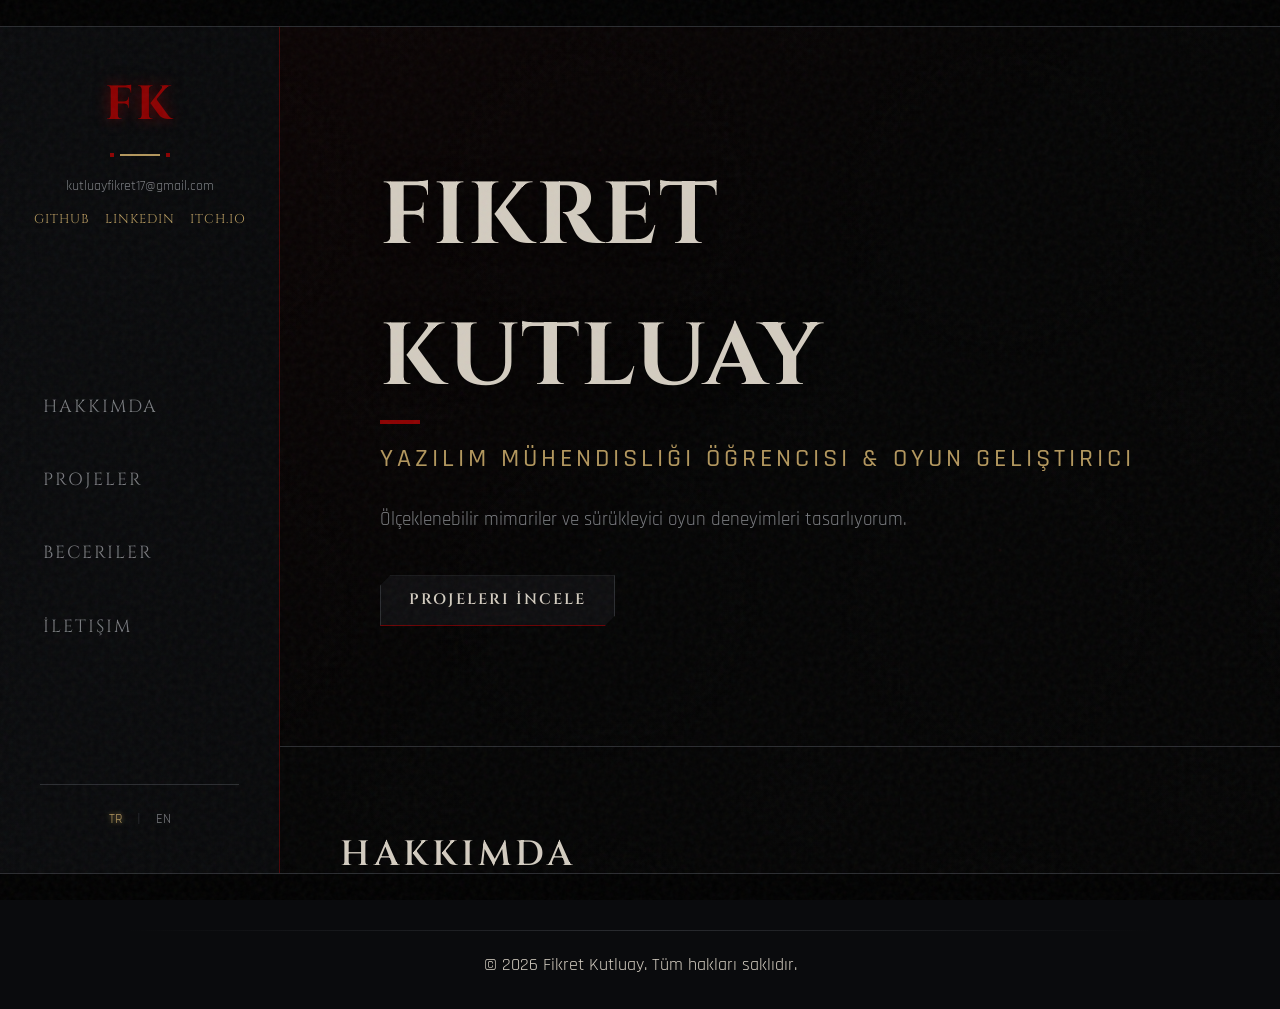
==== commit ca139ed9: "feat: Add sidebar contact information and integrate FormSubmit for the contact form, while also adju" ====
--- a/index.html
+++ b/index.html
@@ -22,6 +22,15 @@
             <div class="logo">
                 <span class="logo-text">FK</span>
                 <div class="logo-decoration"></div>
+                <div class="sidebar-contact" style="margin-top: 20px;">
+                    <a href="mailto:kutluayfikret17@gmail.com" class="sidebar-email">kutluayfikret17@gmail.com</a>
+                    <div class="sidebar-socials">
+                        <a href="https://github.com/fikretkutluay" target="_blank" class="sidebar-icon">GitHub</a>
+                        <a href="https://www.linkedin.com/in/fikret-kutluay-/" target="_blank"
+                            class="sidebar-icon">LinkedIn</a>
+                        <a href="https://fikretkutluay.itch.io" target="_blank" class="sidebar-icon">itch.io</a>
+                    </div>
+                </div>
             </div>
 
             <nav class="desktop-nav">
@@ -62,6 +71,18 @@
                 <span class="lang-divider">|</span>
                 <button class="lang-btn lang-en-btn active">EN</button>
             </div>
+            <div class="sidebar-contact mobile-socials" style="margin-top: 30px; text-align: center;">
+                <a href="mailto:kutluayfikret17@gmail.com" class="sidebar-email"
+                    style="font-size: 1.1rem; margin-bottom: 20px;">kutluayfikret17@gmail.com</a>
+                <div class="sidebar-socials" style="gap: 25px;">
+                    <a href="https://github.com/fikretkutluay" target="_blank" class="sidebar-icon"
+                        style="font-size: 1.1rem;">GitHub</a>
+                    <a href="https://www.linkedin.com/in/fikret-kutluay-/" target="_blank" class="sidebar-icon"
+                        style="font-size: 1.1rem;">LinkedIn</a>
+                    <a href="https://fikretkutluay.itch.io" target="_blank" class="sidebar-icon"
+                        style="font-size: 1.1rem;">itch.io</a>
+                </div>
+            </div>
         </div>
 
         <!-- Scrollable Content Area -->
@@ -147,28 +168,28 @@
                     </div>
 
                     <div class="contact-content">
-                        <form id="contact-form" class="dark-form" onsubmit="event.preventDefault();">
+                        <form id="contact-form" class="dark-form"
+                            action="https://formsubmit.co/kutluayfikret17@gmail.com" method="POST">
+                            <!-- Anti-spam & UI config for FormSubmit -->
+                            <input type="hidden" name="_captcha" value="false">
+                            <input type="hidden" name="_subject" value="New message from Fikret Kutluay Portfolio!">
+                            <input type="hidden" name="_template" value="box">
+
                             <div class="form-group">
                                 <label for="name" data-i18n="contact_name">Your Name</label>
-                                <input type="text" id="name" required>
+                                <input type="text" id="name" name="name" required>
                             </div>
                             <div class="form-group">
                                 <label for="email" data-i18n="contact_email">Your Email</label>
-                                <input type="email" id="email" required>
+                                <input type="email" id="email" name="email" required>
                             </div>
                             <div class="form-group">
                                 <label for="message" data-i18n="contact_message">Your Message</label>
-                                <textarea id="message" rows="5" required></textarea>
+                                <textarea id="message" name="message" rows="5" required></textarea>
                             </div>
                             <button type="submit" class="btn btn-primary btn-block" data-i18n="btn_send">Send
                                 Message</button>
                         </form>
-                        <div class="social-links">
-                            <a href="https://github.com/fikretkutluay" target="_blank" class="social-icon">GitHub</a>
-                            <a href="https://www.linkedin.com/in/fikret-kutluay-/" target="_blank"
-                                class="social-icon">LinkedIn</a>
-                            <a href="https://fikretkutluay.itch.io" target="_blank" class="social-icon">itch.io</a>
-                        </div>
                     </div>
                 </div>
             </section>
--- a/style.css
+++ b/style.css
@@ -207,6 +207,47 @@
 
 .logo-decoration::after {
     right: -10px;
+}
+
+.sidebar-contact {
+    margin-top: 20px;
+    padding: 0 20px;
+}
+
+.sidebar-email {
+    display: block;
+    color: var(--text-muted);
+    font-size: 0.85rem;
+    margin-bottom: 12px;
+    text-decoration: none;
+    transition: color 0.3s ease;
+    word-break: break-all;
+}
+
+.sidebar-email:hover {
+    color: var(--accent-red);
+    text-shadow: 0 0 8px var(--glow-red);
+}
+
+.sidebar-socials {
+    display: flex;
+    justify-content: center;
+    gap: 15px;
+    flex-wrap: wrap;
+}
+
+.sidebar-icon {
+    color: var(--accent-gold);
+    font-size: 0.8rem;
+    text-transform: uppercase;
+    letter-spacing: 1px;
+    font-family: var(--font-heading);
+    transition: all 0.3s ease;
+}
+
+.sidebar-icon:hover {
+    color: var(--accent-red);
+    text-shadow: 0 0 10px var(--glow-red);
 }
 
 .desktop-nav {
@@ -421,7 +462,8 @@
     cursor: pointer;
     flex-direction: column;
     gap: 6px;
-    z-index: 101;
+    z-index: 106;
+    /* Above the overlay */
     position: absolute;
     top: 30px;
     right: 20px;
@@ -433,6 +475,18 @@
     height: 2px;
     background-color: var(--accent-red);
     transition: all 0.3s;
+}
+
+.mobile-menu-btn.active span:nth-child(1) {
+    transform: translateY(8px) rotate(45deg);
+}
+
+.mobile-menu-btn.active span:nth-child(2) {
+    opacity: 0;
+}
+
+.mobile-menu-btn.active span:nth-child(3) {
+    transform: translateY(-8px) rotate(-45deg);
 }
 
 .mobile-menu-btn.active span:nth-child(1) {
@@ -613,7 +667,8 @@
 }
 
 .project-card {
-    flex: 0 0 calc(33.333% - 14px);
+    flex: 0 0 calc(45% - 20px);
+    /* Show 2 prominent cards and peeking edges */
     scroll-snap-align: start;
     background: var(--bg-medium);
     border: 1px solid var(--border-color);
@@ -930,6 +985,62 @@
         transform: translateY(-200px) scale(0.5);
         opacity: 0;
     }
+}
+
+/* Mobile Nav Overlay */
+.mobile-nav-overlay {
+    position: fixed;
+    top: 0;
+    left: 0;
+    width: 100%;
+    height: 100vh;
+    background: rgba(10, 11, 13, 0.98);
+    display: flex;
+    flex-direction: column;
+    justify-content: center;
+    align-items: center;
+    z-index: 100;
+    opacity: 0;
+    pointer-events: none;
+    transition: all 0.4s ease;
+    backdrop-filter: blur(10px);
+}
+
+.mobile-nav-overlay.active {
+    opacity: 1;
+    pointer-events: auto;
+}
+
+.mobile-nav-links {
+    list-style: none;
+    text-align: center;
+    margin-bottom: 30px;
+}
+
+.mobile-nav-links li {
+    margin: 20px 0;
+}
+
+.mobile-nav-link {
+    font-size: 2rem;
+    font-family: var(--font-heading);
+    text-transform: uppercase;
+    color: var(--text-main);
+    letter-spacing: 3px;
+    display: inline-block;
+}
+
+.mobile-nav-link:hover {
+    color: var(--accent-red);
+    text-shadow: 0 0 10px var(--glow-red);
+}
+
+.mobile-language-switch {
+    display: flex;
+    gap: 20px;
+    margin-top: 20px;
+    padding-top: 20px;
+    border-top: 1px solid var(--border-color);
 }
 
 /* Media Queries for Mobile Responsiveness */
@@ -960,6 +1071,10 @@
         font-size: 2rem;
     }
 
+    .logo .sidebar-contact {
+        display: none;
+    }
+
     .desktop-nav,
     .nav-bottom {
         display: none;
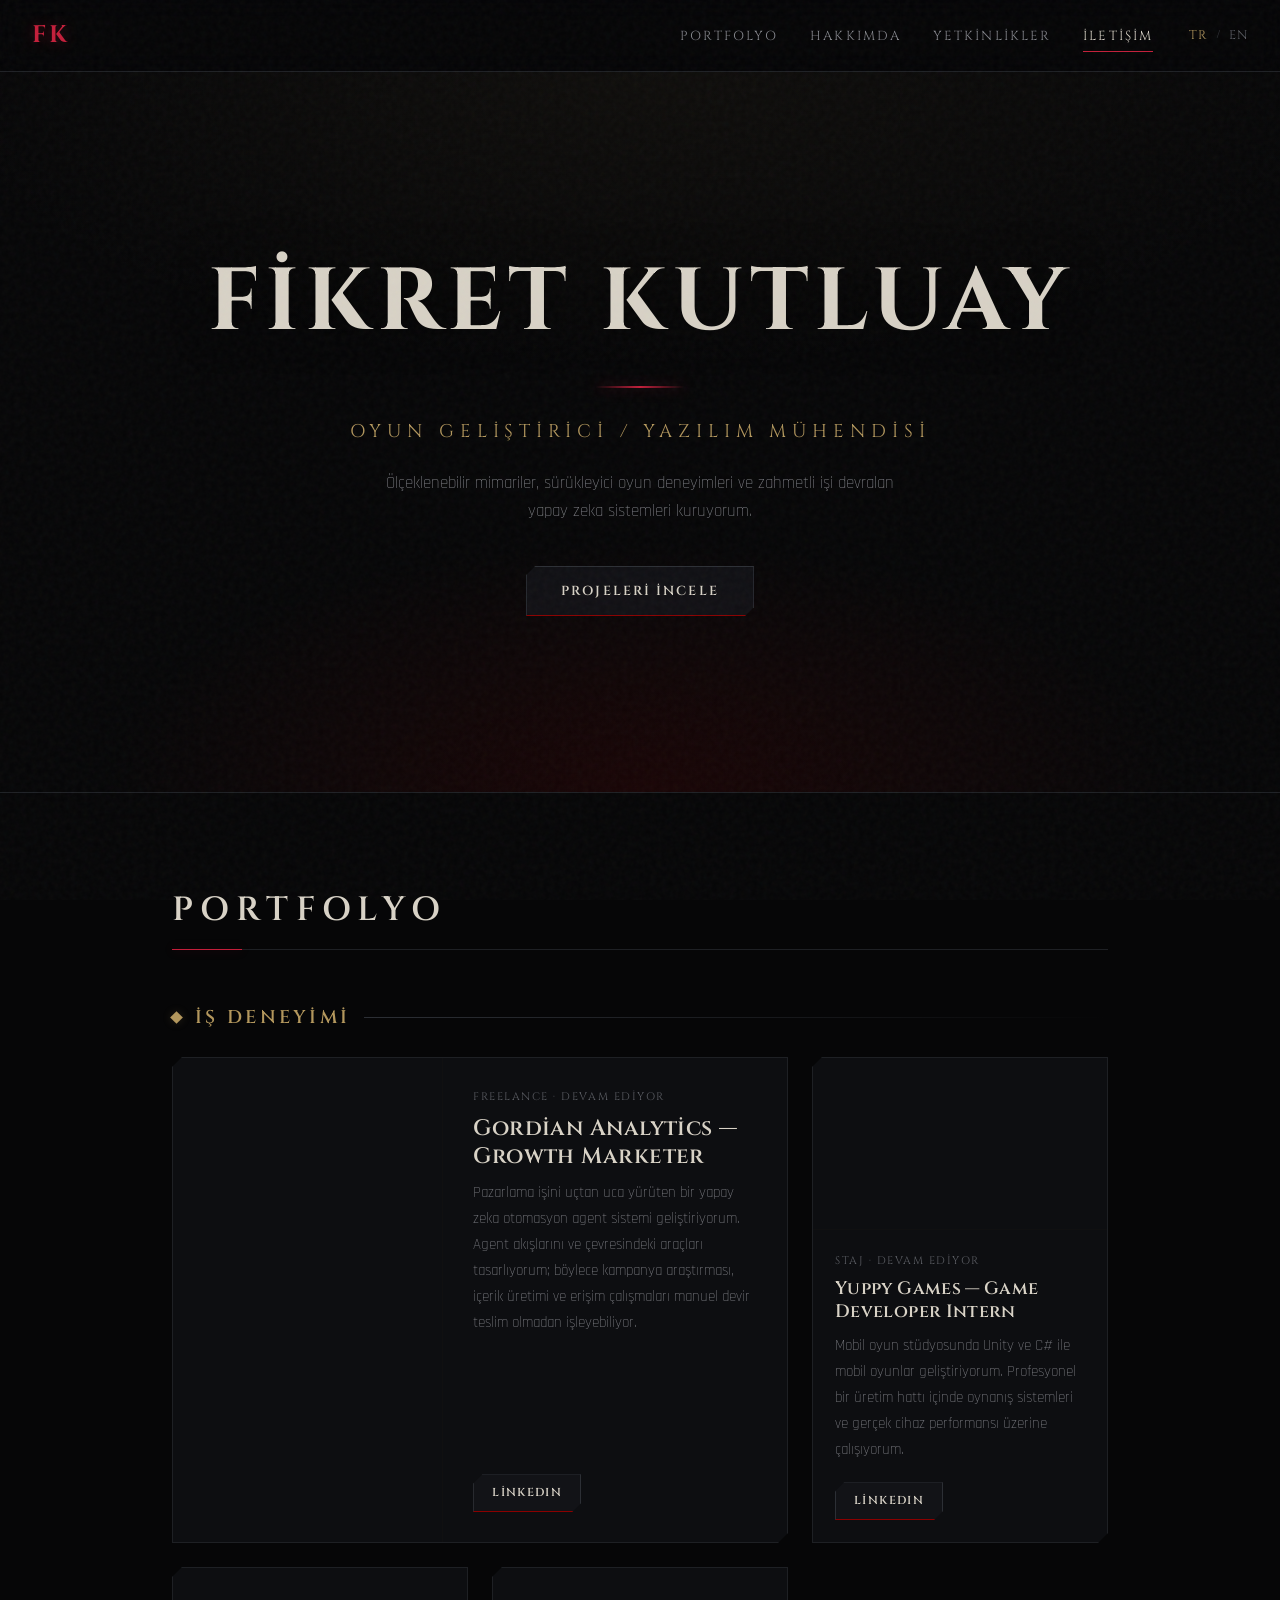
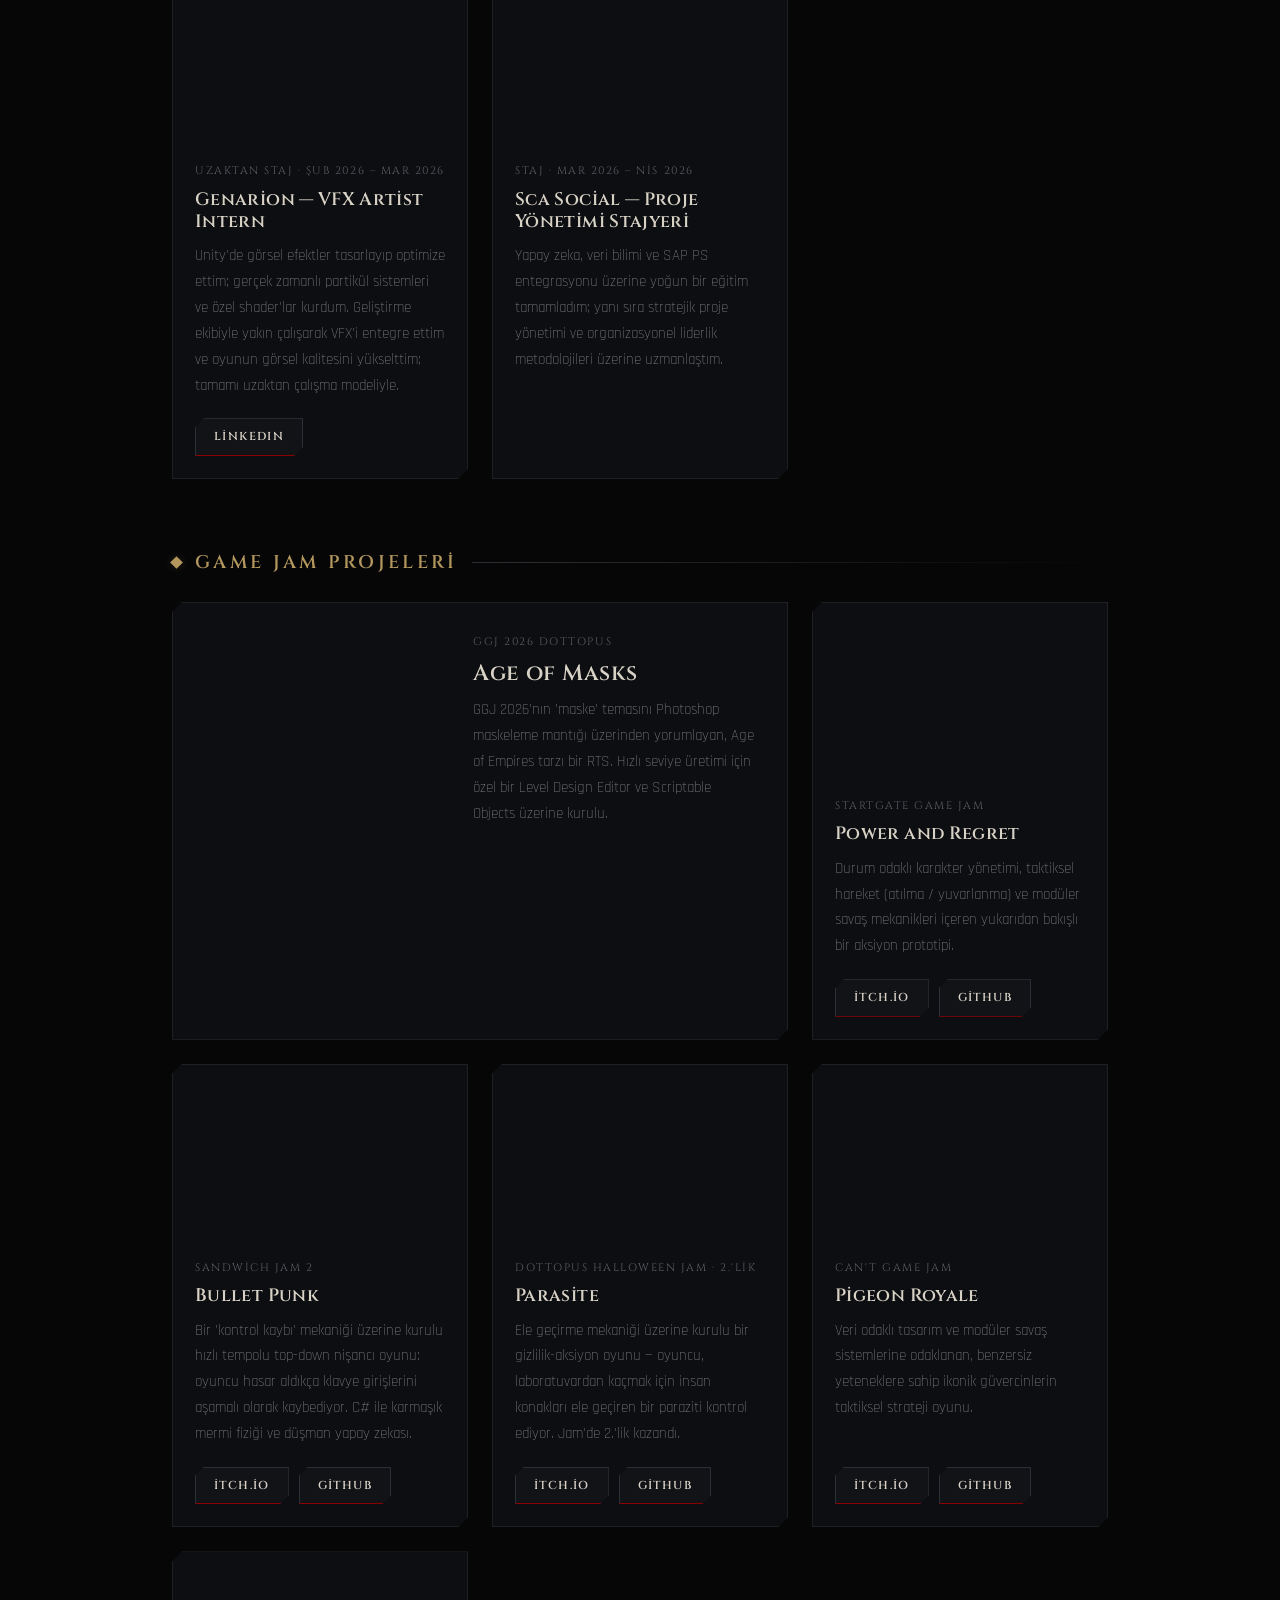
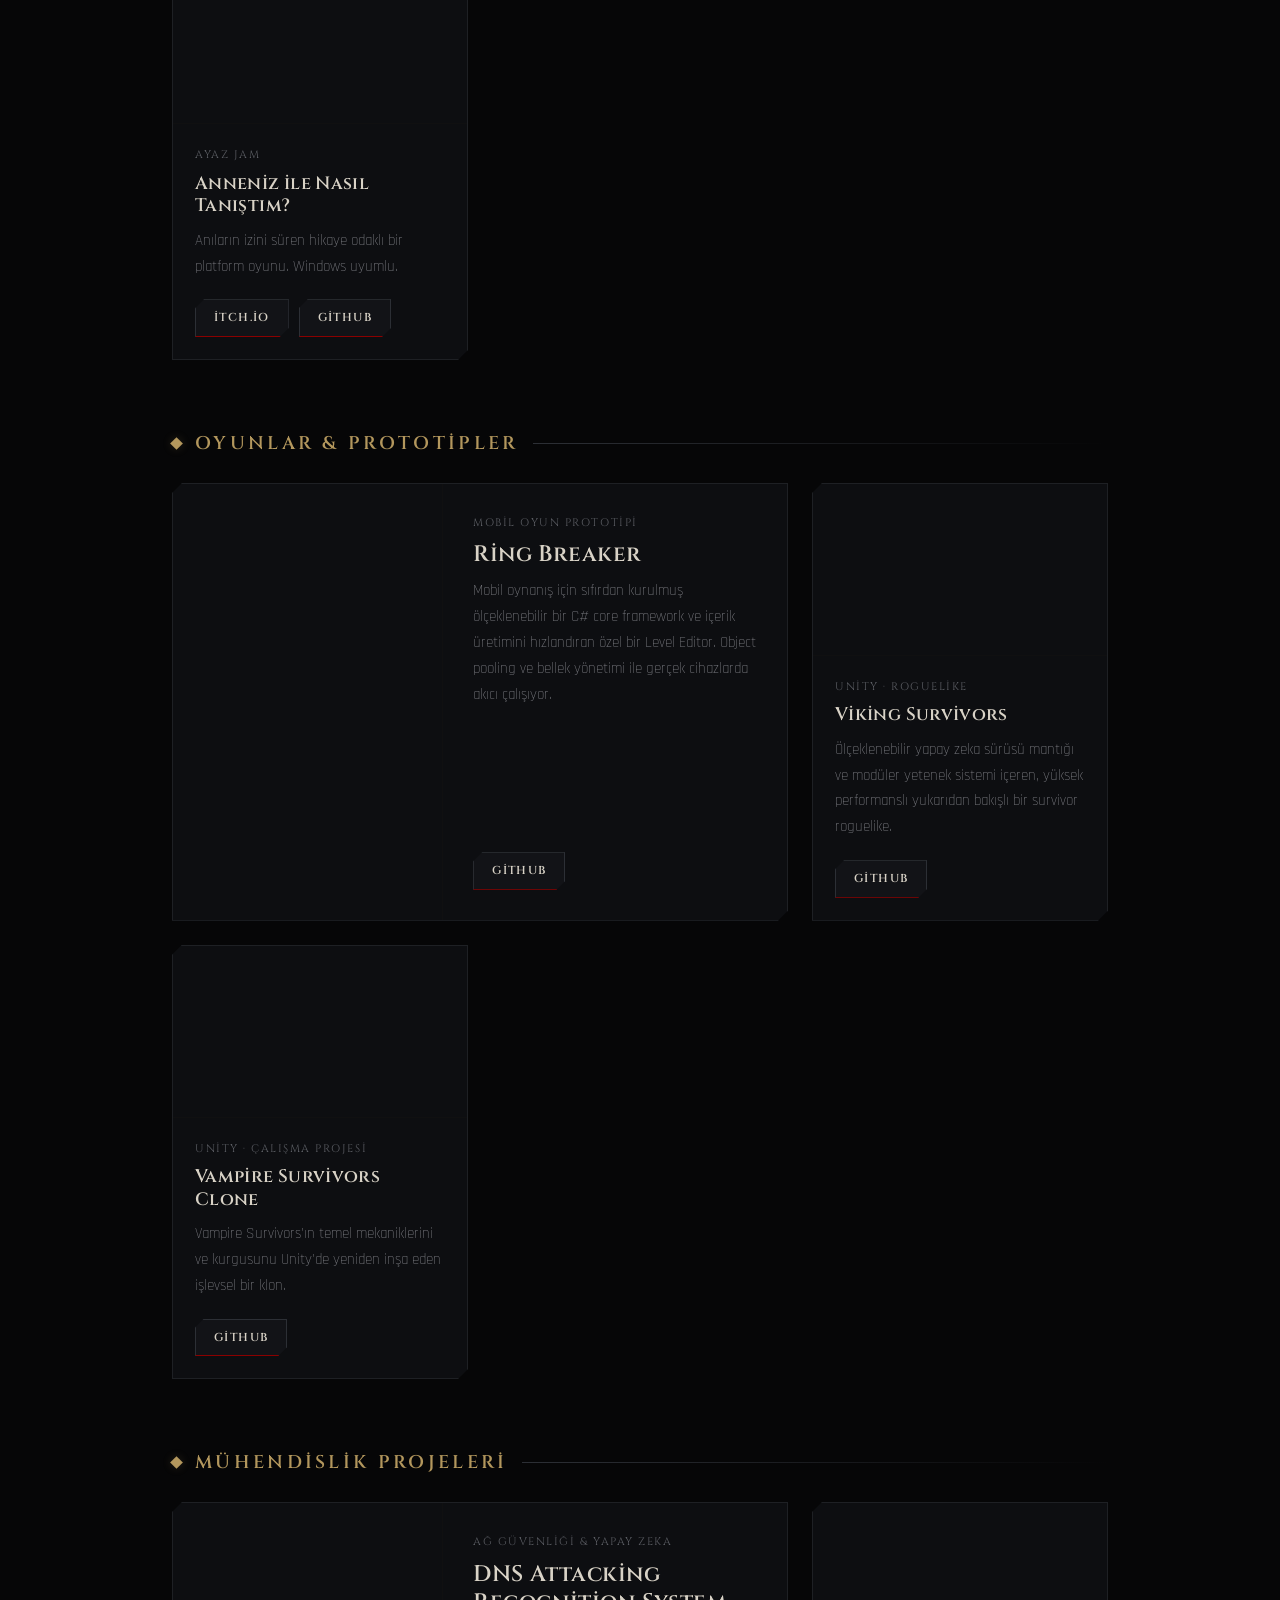
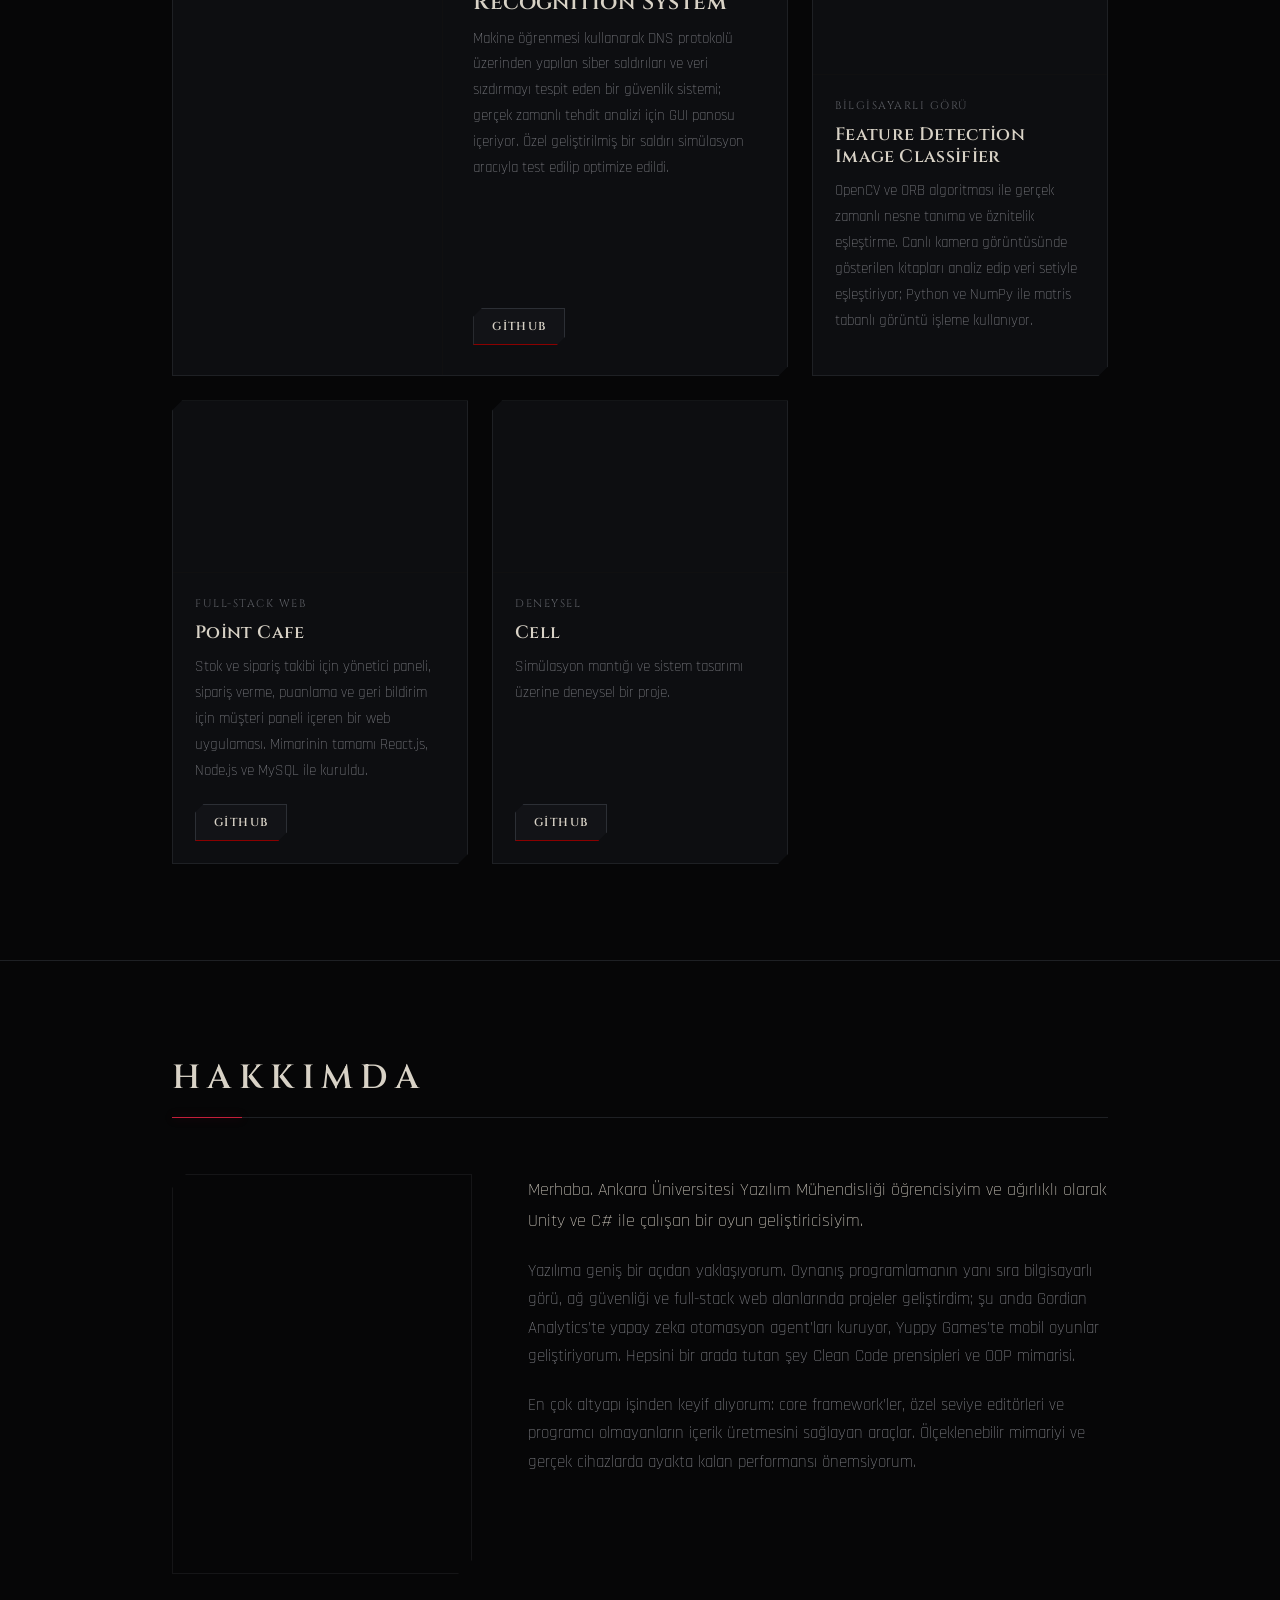
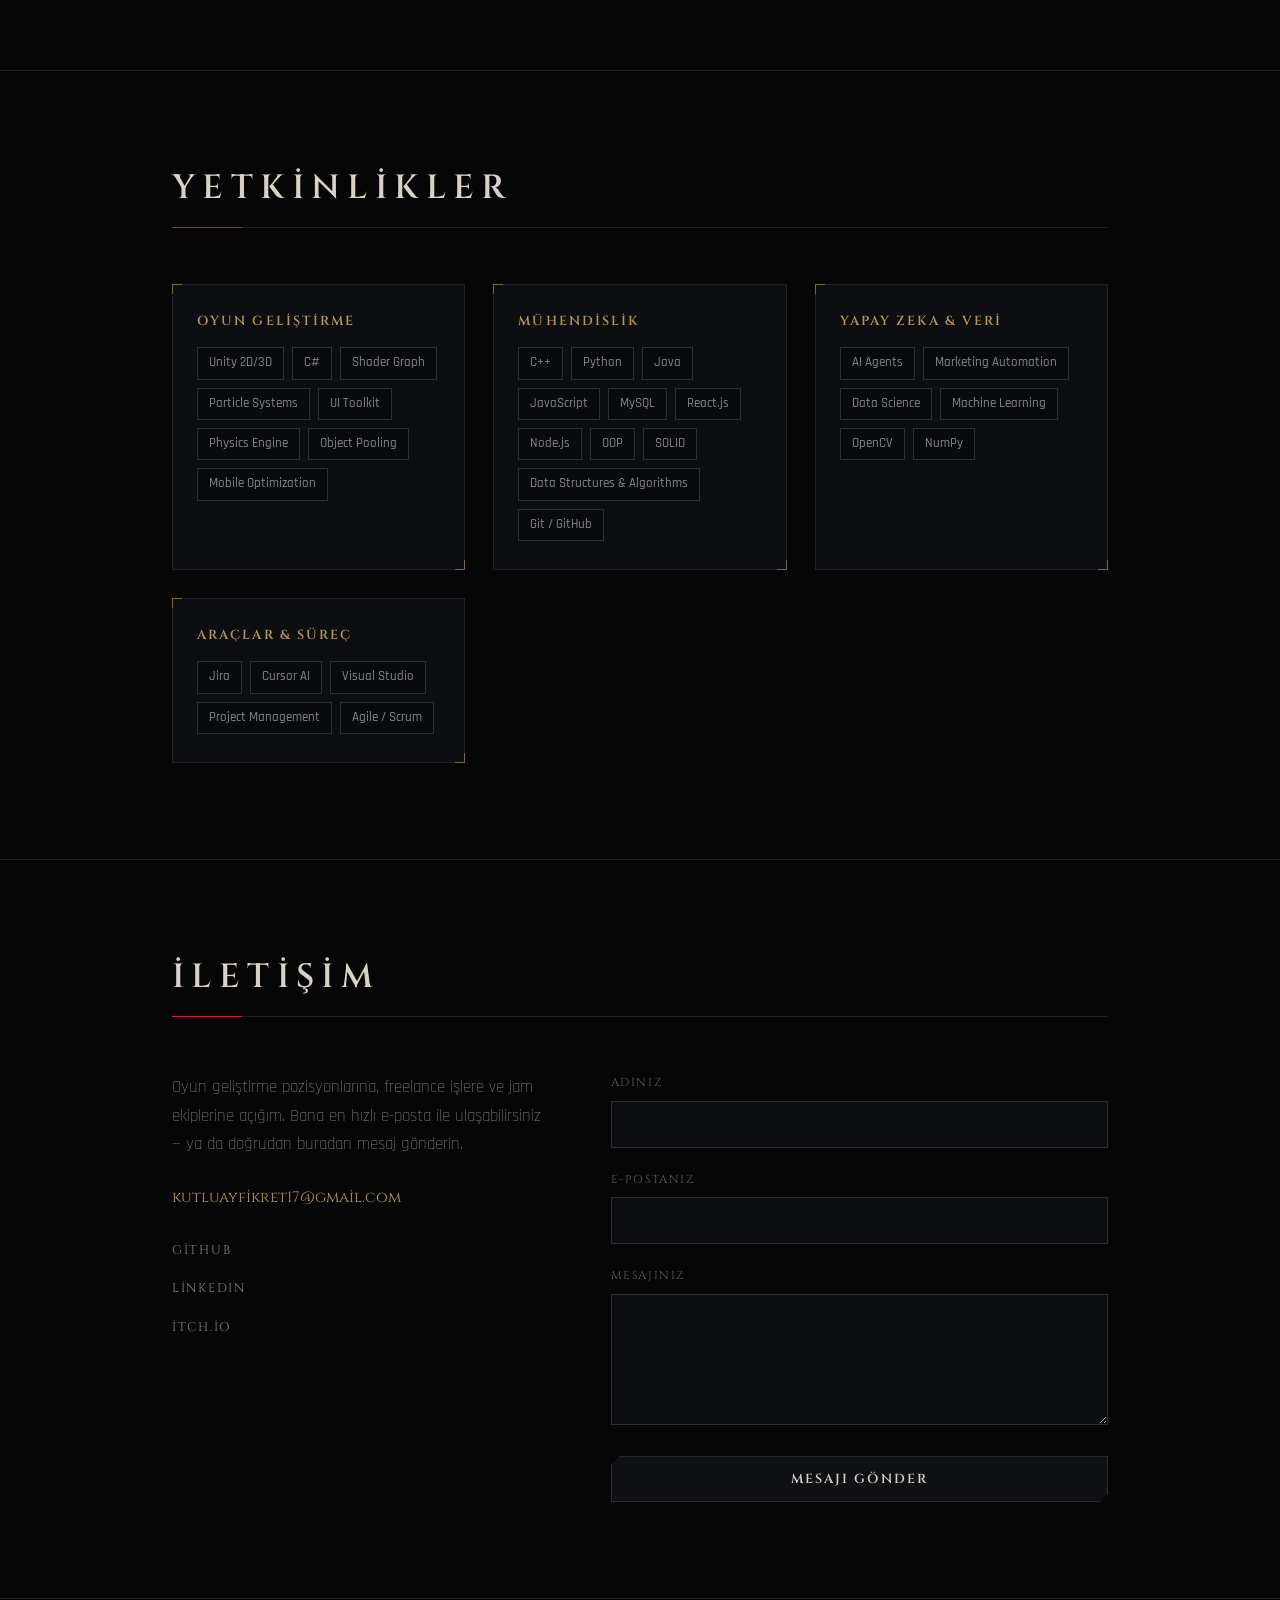
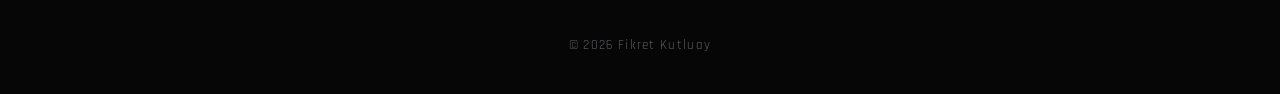
==== commit c39ff74c: "feat: rebuild layout as minimal editorial, refresh content from CV Replace the fixed-sidebar shell (" ====
--- a/index.html
+++ b/index.html
@@ -4,208 +4,150 @@
 <head>
     <meta charset="UTF-8">
     <meta name="viewport" content="width=device-width, initial-scale=1.0">
-    <title data-i18n="title">Game Developer Portfolio</title>
-    <!-- CSS -->
+    <title data-i18n="title">Fikret Kutluay — Game Developer</title>
+    <meta name="description" content="Fikret Kutluay — Software Engineer & Game Developer. Unity, C#, AI automation.">
     <link rel="stylesheet" href="style.css">
 </head>
 
 <body>
-    <div class="overlay-texture"></div>
-    <div class="hyperspace-dust"></div>
+    <div class="grain"></div>
 
-    <div class="cinematic-border border-top"></div>
-    <div class="cinematic-border border-bottom"></div>
+    <!-- Top Navigation -->
+    <header class="topbar">
+        <a href="#hero" class="brand">
+            <span class="brand-mark">FK</span>
+        </a>
 
-    <div class="layout-wrapper">
-        <!-- Side Navigation (Holocron Interface) -->
-        <aside class="side-nav">
-            <div class="logo">
-                <span class="logo-text">FK</span>
-                <div class="logo-decoration"></div>
-                <div class="sidebar-contact" style="margin-top: 20px;">
-                    <a href="mailto:kutluayfikret17@gmail.com" class="sidebar-email">kutluayfikret17@gmail.com</a>
-                    <div class="sidebar-socials">
-                        <a href="https://github.com/fikretkutluay" target="_blank" class="sidebar-icon">GitHub</a>
-                        <a href="https://www.linkedin.com/in/fikret-kutluay-/" target="_blank"
-                            class="sidebar-icon">LinkedIn</a>
-                        <a href="https://fikretkutluay.itch.io" target="_blank" class="sidebar-icon">itch.io</a>
+        <nav class="nav-desktop">
+            <ul class="nav-links">
+                <li><a href="#portfolio" data-i18n="nav_portfolio">Portfolio</a></li>
+                <li><a href="#about" data-i18n="nav_about">About</a></li>
+                <li><a href="#skills" data-i18n="nav_skills">Skills</a></li>
+                <li><a href="#contact" data-i18n="nav_contact">Contact</a></li>
+            </ul>
+            <div class="lang-switch">
+                <button class="lang-btn lang-tr-btn">TR</button>
+                <span class="lang-divider">/</span>
+                <button class="lang-btn lang-en-btn">EN</button>
+            </div>
+        </nav>
+
+        <button class="menu-btn" id="menu-btn" aria-label="Menu" aria-expanded="false">
+            <span></span><span></span><span></span>
+        </button>
+    </header>
+
+    <!-- Mobile Nav -->
+    <div class="mobile-nav" id="mobile-nav">
+        <ul class="mobile-links">
+            <li><a href="#portfolio" data-i18n="nav_portfolio" class="mobile-link">Portfolio</a></li>
+            <li><a href="#about" data-i18n="nav_about" class="mobile-link">About</a></li>
+            <li><a href="#skills" data-i18n="nav_skills" class="mobile-link">Skills</a></li>
+            <li><a href="#contact" data-i18n="nav_contact" class="mobile-link">Contact</a></li>
+        </ul>
+        <div class="lang-switch">
+            <button class="lang-btn lang-tr-btn">TR</button>
+            <span class="lang-divider">/</span>
+            <button class="lang-btn lang-en-btn">EN</button>
+        </div>
+    </div>
+
+    <main>
+        <!-- Hero -->
+        <section id="hero" class="hero">
+            <div class="embers" id="embers"></div>
+            <div class="hero-inner">
+                <h1 class="hero-name" data-i18n="hero_title">Fikret Kutluay</h1>
+                <div class="hero-rule"></div>
+                <p class="hero-role" data-i18n="hero_subtitle">Game Developer</p>
+                <p class="hero-desc" data-i18n="hero_desc">Building structured architectures and immersive gameplay.</p>
+                <a href="#portfolio" class="btn" data-i18n="btn_view_work">View Portfolio</a>
+            </div>
+        </section>
+
+        <!-- Portfolio -->
+        <section id="portfolio" class="section">
+            <div class="wrap">
+                <h2 class="section-title" data-i18n="portfolio_title">Portfolio</h2>
+                <div id="portfolio-container">
+                    <!-- Categories injected by script.js -->
+                </div>
+            </div>
+        </section>
+
+        <!-- About -->
+        <section id="about" class="section">
+            <div class="wrap">
+                <h2 class="section-title" data-i18n="about_title">About</h2>
+                <div class="about-grid">
+                    <div class="about-portrait"></div>
+                    <div class="about-text">
+                        <p data-i18n="about_p1"></p>
+                        <p data-i18n="about_p2"></p>
+                        <p data-i18n="about_p3"></p>
                     </div>
                 </div>
             </div>
+        </section>
 
-            <nav class="desktop-nav">
-                <ul class="nav-links">
-                    <li><a href="#about" data-i18n="nav_about">About</a></li>
-                    <li><a href="#projects" data-i18n="nav_projects">Projects</a></li>
-                    <li><a href="#skills" data-i18n="nav_skills">Skills</a></li>
-                    <li><a href="#contact" data-i18n="nav_contact">Contact</a></li>
-                </ul>
-            </nav>
-
-            <div class="nav-bottom">
-                <div class="language-switch">
-                    <button class="lang-btn lang-tr-btn">TR</button>
-                    <span class="lang-divider">|</span>
-                    <button class="lang-btn lang-en-btn active">EN</button>
+        <!-- Skills -->
+        <section id="skills" class="section">
+            <div class="wrap">
+                <h2 class="section-title" data-i18n="skills_title">Skills</h2>
+                <div class="skills-grid" id="skills-container">
+                    <!-- Skill groups injected by script.js -->
                 </div>
             </div>
+        </section>
 
-            <!-- Mobile Toggle -->
-            <button class="mobile-menu-btn" id="mobile-menu-btn" aria-label="Menu">
-                <span></span>
-                <span></span>
-                <span></span>
-            </button>
-        </aside>
+        <!-- Contact -->
+        <section id="contact" class="section">
+            <div class="wrap">
+                <h2 class="section-title" data-i18n="contact_title">Contact</h2>
+                <div class="contact-grid">
+                    <div class="contact-aside">
+                        <p class="contact-blurb" data-i18n="contact_blurb"></p>
+                        <a href="mailto:kutluayfikret17@gmail.com" class="contact-mail">kutluayfikret17@gmail.com</a>
+                        <ul class="contact-socials">
+                            <li><a href="https://github.com/fikretkutluay" target="_blank" rel="noopener">GitHub</a></li>
+                            <li><a href="https://www.linkedin.com/in/fikret-kutluay-/" target="_blank"
+                                    rel="noopener">LinkedIn</a></li>
+                            <li><a href="https://fikretkutluay.itch.io" target="_blank" rel="noopener">itch.io</a></li>
+                        </ul>
+                    </div>
 
-        <!-- Mobile Nav Overlay -->
-        <div class="mobile-nav-overlay" id="mobile-nav">
-            <ul class="mobile-nav-links">
-                <li><a href="#about" data-i18n="nav_about" class="mobile-nav-link">About</a></li>
-                <li><a href="#projects" data-i18n="nav_projects" class="mobile-nav-link">Projects</a></li>
-                <li><a href="#skills" data-i18n="nav_skills" class="mobile-nav-link">Skills</a></li>
-                <li><a href="#contact" data-i18n="nav_contact" class="mobile-nav-link">Contact</a></li>
-            </ul>
-            <div class="mobile-language-switch">
-                <button class="lang-btn lang-tr-btn">TR</button>
-                <span class="lang-divider">|</span>
-                <button class="lang-btn lang-en-btn active">EN</button>
-            </div>
-            <div class="sidebar-contact mobile-socials" style="margin-top: 30px; text-align: center;">
-                <a href="mailto:kutluayfikret17@gmail.com" class="sidebar-email"
-                    style="font-size: 1.1rem; margin-bottom: 20px;">kutluayfikret17@gmail.com</a>
-                <div class="sidebar-socials" style="gap: 25px;">
-                    <a href="https://github.com/fikretkutluay" target="_blank" class="sidebar-icon"
-                        style="font-size: 1.1rem;">GitHub</a>
-                    <a href="https://www.linkedin.com/in/fikret-kutluay-/" target="_blank" class="sidebar-icon"
-                        style="font-size: 1.1rem;">LinkedIn</a>
-                    <a href="https://fikretkutluay.itch.io" target="_blank" class="sidebar-icon"
-                        style="font-size: 1.1rem;">itch.io</a>
+                    <form id="contact-form" class="form" action="https://formsubmit.co/kutluayfikret17@gmail.com"
+                        method="POST">
+                        <input type="hidden" name="_captcha" value="false">
+                        <input type="hidden" name="_subject" value="New message from Fikret Kutluay Portfolio!">
+                        <input type="hidden" name="_template" value="box">
+
+                        <div class="field">
+                            <label for="name" data-i18n="contact_name">Your Name</label>
+                            <input type="text" id="name" name="name" required>
+                        </div>
+                        <div class="field">
+                            <label for="email" data-i18n="contact_email">Your Email</label>
+                            <input type="email" id="email" name="email" required>
+                        </div>
+                        <div class="field">
+                            <label for="message" data-i18n="contact_message">Your Message</label>
+                            <textarea id="message" name="message" rows="5" required></textarea>
+                        </div>
+                        <button type="submit" class="btn btn-block" data-i18n="btn_send">Send Message</button>
+                    </form>
                 </div>
             </div>
-        </div>
+        </section>
+    </main>
 
-        <!-- Scrollable Content Area -->
-        <main class="content-area">
-            <!-- Hero Section -->
-            <section id="hero" class="hero-section">
-                <div class="hero-content">
-                    <h1 class="hero-title" data-i18n="hero_title">Fikret Kutluay</h1>
-                    <h2 class="hero-subtitle" data-i18n="hero_subtitle">Game Developer</h2>
-                    <p class="hero-description" data-i18n="hero_desc">Developing structured architectures and immersive
-                        gameplay experiences.</p>
-                    <div class="hero-actions">
-                        <a href="#projects" class="btn btn-primary" data-i18n="btn_view_work">View My Work</a>
-                    </div>
-                </div>
-                <!-- Particle container mixed with embers and dust -->
-                <div class="embers-container" id="embers"></div>
-            </section>
-
-            <!-- About Section -->
-            <section id="about" class="about-section section-padding">
-                <div class="container">
-                    <div class="section-header">
-                        <h2 class="section-title" data-i18n="about_title">About Me</h2>
-                        <div class="separator sith-separator"></div>
-                    </div>
-                    <div class="about-content">
-                        <div class="about-image-wrapper">
-                            <!-- Thematic image placeholder -->
-                            <div class="avatar-placeholder"></div>
-                        </div>
-                        <div class="about-text">
-                            <p data-i18n="about_p1">Welcome. I am a 3rd-year Software Engineering student at Ankara
-                                University, specializing in game development with Unity and C#.</p>
-                            <p data-i18n="about_p2">I utilize object-oriented principles and clean code methodologies to
-                                build robust core game frameworks, custom level editors, and rapid prototypes. My focus
-                                lies in constructing scalable architectures and optimizing performance for mobile and PC
-                                platforms.</p>
-                        </div>
-                    </div>
-                </div>
-            </section>
-
-            <!-- Projects Section -->
-            <section id="projects" class="projects-section section-padding">
-                <div class="container">
-                    <div class="section-header">
-                        <h2 class="section-title" data-i18n="projects_title">Portfolio Projects</h2>
-                        <div class="separator sith-separator"></div>
-                    </div>
-
-                    <div id="projects-container">
-                        <!-- Categories and projects will be dynamically injected here by script.js -->
-                    </div>
-                </div>
-            </section>
-
-            <!-- Skills Section -->
-            <section id="skills" class="skills-section section-padding">
-                <div class="container">
-                    <div class="section-header">
-                        <h2 class="section-title" data-i18n="skills_title">Skills & Tools</h2>
-                        <div class="separator sith-separator"></div>
-                    </div>
-
-                    <div class="skills-container">
-                        <div class="skill-category">
-                            <h3 class="category-title" data-i18n="skill_engine">Game Engines & Tools</h3>
-                        </div>
-                        <div class="skill-category">
-                            <h3 class="category-title" data-i18n="skill_lang">Programming & Concepts</h3>
-                        </div>
-                    </div>
-                </div>
-            </section>
-
-            <!-- Contact Section -->
-            <section id="contact" class="contact-section section-padding">
-                <div class="container">
-                    <div class="section-header">
-                        <h2 class="section-title" data-i18n="contact_title">Get In Touch</h2>
-                        <div class="separator sith-separator"></div>
-                    </div>
-
-                    <div class="contact-content">
-                        <form id="contact-form" class="dark-form"
-                            action="https://formsubmit.co/kutluayfikret17@gmail.com" method="POST">
-                            <!-- Anti-spam & UI config for FormSubmit -->
-                            <input type="hidden" name="_captcha" value="false">
-                            <input type="hidden" name="_subject" value="New message from Fikret Kutluay Portfolio!">
-                            <input type="hidden" name="_template" value="box">
-
-                            <div class="form-group">
-                                <label for="name" data-i18n="contact_name">Your Name</label>
-                                <input type="text" id="name" name="name" required>
-                            </div>
-                            <div class="form-group">
-                                <label for="email" data-i18n="contact_email">Your Email</label>
-                                <input type="email" id="email" name="email" required>
-                            </div>
-                            <div class="form-group">
-                                <label for="message" data-i18n="contact_message">Your Message</label>
-                                <textarea id="message" name="message" rows="5" required></textarea>
-                            </div>
-                            <button type="submit" class="btn btn-primary btn-block" data-i18n="btn_send">Send
-                                Message</button>
-                        </form>
-                    </div>
-                </div>
-            </section>
-        </main>
-    </div>
-
-    <footer>
-        <div class="container">
-            <div class="footer-separator"></div>
-            <p><span data-i18n="footer_text">© <span id="year"></span> Fikret Kutluay. All rights reserved in the
-                    Abyss.</span></p>
+    <footer class="footer">
+        <div class="wrap">
+            <p data-i18n="footer_text">© <span id="year"></span> Fikret Kutluay</p>
         </div>
     </footer>
 
-    <!-- Scripts -->
     <script src="script.js"></script>
 </body>
 
-</html>+</html>
--- a/style.css
+++ b/style.css
@@ -1,43 +1,45 @@
-/* Styles for Star Wars (1-6) x DS1 Theme */
-@import url('https://fonts.googleapis.com/css2?family=Cinzel:wght@400;600;700&family=Rajdhani:wght@400;500;600&display=swap');
+/* Fikret Kutluay — Portfolio
+   Layout: minimal editorial single-column (top nav, centered hero, stacked sections)
+   Palette: Star Wars (Sith red / holocron brass) x Dark Souls (ash, bone, ember) */
+
+@import url('https://fonts.googleapis.com/css2?family=Cinzel:wght@400;600;700&family=Rajdhani:wght@300;400;500;600&display=swap');
 
 :root {
-    --bg-void: #050505;
-    /* Deep space black */
-    --bg-dark: #0a0b0d;
-    /* Ancient stone dark */
-    --bg-medium: #111215;
-    --bg-light: #181a1d;
-
-    --text-main: #d3ccc0;
-    /* Faded bone/parchment */
-    --text-muted: #787a7e;
-    /* Tarnished silver/steel */
-
-    /* Sith / Lord of Cinder Accents */
-    --accent-red: #8b0000;
-    /* Deep Sith red */
-    --accent-red-hover: #c41e3a;
-    /* Glowing lightsaber/ember red */
-    --accent-gold: #b3975d;
-    /* Dull/Rusty Gold (Holocron/Brass) */
-
-    --glow-red: rgba(196, 30, 58, 0.4);
-    --glow-gold: rgba(179, 151, 93, 0.2);
-
-    --border-color: #2a2c30;
-    --border-accent: rgba(139, 0, 0, 0.5);
-    /* Faint red border */
-
-    --font-heading: 'Cinzel', serif;
-    /* Ancient holocron/medieval feel */
+    /* Surfaces — deep space void / ash */
+    --bg-void: #060607;
+    --bg-raise: #0d0e11;
+    --bg-hover: #14161a;
+
+    /* Ink — faded bone & tarnished steel */
+    --text-bone: #d8d2c6;
+    --text-muted: #85868c;
+    --text-dim: #5c5e64;
+
+    /* Sith red */
+    --red: #8b0000;
+    --red-bright: #c41e3a;
+    --red-glow: rgba(196, 30, 58, 0.35);
+
+    /* Holocron brass / ember gold */
+    --gold: #b3975d;
+    --gold-bright: #d4b877;
+    --gold-glow: rgba(179, 151, 93, 0.22);
+
+    --ember: #d9662a;
+
+    --line: #1e2024;
+    --line-strong: #2c2f35;
+
+    --font-head: 'Cinzel', serif;
     --font-body: 'Rajdhani', sans-serif;
-    /* Subtly sci-fi/HUD feel */
-
-    --nav-width: 280px;
-}
-
-* {
+
+    --wrap: 1000px;
+    --topbar-h: 72px;
+}
+
+*,
+*::before,
+*::after {
     margin: 0;
     padding: 0;
     box-sizing: border-box;
@@ -45,388 +47,348 @@
 
 html {
     scroll-behavior: smooth;
-    background-color: var(--bg-void);
+    scroll-padding-top: var(--topbar-h);
 }
 
 body {
-    background-color: var(--bg-void);
-    color: var(--text-main);
+    background: var(--bg-void);
+    color: var(--text-bone);
     font-family: var(--font-body);
-    font-size: 1.1rem;
-    line-height: 1.6;
+    font-size: 1.05rem;
+    line-height: 1.7;
     overflow-x: hidden;
-    overflow-y: hidden;
-    /* Main page won't scroll, .content-area will */
-    position: relative;
-    height: 100vh;
-}
-
-/* Subtle texture overlay for ash/grain */
-.overlay-texture {
+    -webkit-font-smoothing: antialiased;
+}
+
+/* Ash grain over everything */
+.grain {
     position: fixed;
-    top: 0;
-    left: 0;
-    width: 100%;
-    height: 100%;
+    inset: 0;
     pointer-events: none;
-    z-index: 9998;
-    opacity: 0.05;
-    background-image: url('data:image/svg+xml,%3Csvg viewBox="0 0 200 200" xmlns="http://www.w3.org/2000/svg"%3E%3Cfilter id="noiseFilter"%3E%3CfeTurbulence type="fractalNoise" baseFrequency="0.8" numOctaves="4" stitchTiles="stitch"/%3E%3C/filter%3E%3Crect width="100%25" height="100%25" filter="url(%23noiseFilter)"/%3E%3C/svg%3E');
-}
-
-/* Drifting Star Dust (Hyperspace / Ash mix) */
-.hyperspace-dust {
-    position: fixed;
-    top: 0;
-    left: 0;
-    width: 100%;
-    height: 100%;
-    pointer-events: none;
-    z-index: 0;
-    background: radial-gradient(circle at center, transparent 0%, var(--bg-void) 100%),
-        url('data:image/svg+xml,%3Csvg viewBox="0 0 400 400" xmlns="http://www.w3.org/2000/svg"%3E%3Ccircle cx="50" cy="50" r="1" fill="rgba(211,204,192,0.3)"/%3E%3Ccircle cx="200" cy="150" r="1.5" fill="rgba(196,30,58,0.2)"/%3E%3Ccircle cx="350" cy="300" r="1" fill="rgba(211,204,192,0.2)"/%3E%3Ccircle cx="100" cy="350" r="2" fill="rgba(179,151,93,0.15)"/%3E%3C/svg%3E');
-    background-size: 400px 400px;
-    animation: drift 120s linear infinite;
-    opacity: 0.4;
-}
-
-@keyframes drift {
-    from {
-        background-position: 0 0;
-    }
-
-    to {
-        background-position: -400px 400px;
-    }
+    z-index: 9999;
+    opacity: 0.04;
+    background-image: url('data:image/svg+xml,%3Csvg viewBox="0 0 200 200" xmlns="http://www.w3.org/2000/svg"%3E%3Cfilter id="n"%3E%3CfeTurbulence type="fractalNoise" baseFrequency="0.8" numOctaves="4" stitchTiles="stitch"/%3E%3C/filter%3E%3Crect width="100%25" height="100%25" filter="url(%23n)"/%3E%3C/svg%3E');
 }
 
 h1,
 h2,
 h3,
-h4,
-h5,
-h6 {
-    font-family: var(--font-heading);
+h4 {
+    font-family: var(--font-head);
     font-weight: 600;
-    color: var(--text-main);
-    letter-spacing: 1px;
+    letter-spacing: 0.02em;
+    line-height: 1.25;
 }
 
 a {
-    color: var(--accent-gold);
+    color: var(--gold);
     text-decoration: none;
-    transition: all 0.3s ease;
+    transition: color 0.25s ease, text-shadow 0.25s ease;
 }
 
 a:hover {
-    color: var(--accent-gold-hover);
-    text-shadow: 0 0 8px var(--accent-ember-glow);
-}
-
-/* Cinematic Borders */
-.cinematic-border {
-    position: fixed;
-    left: 0;
-    width: 100%;
-    height: 3vh;
-    background: #000;
-    z-index: 999;
-    pointer-events: none;
-}
-
-.border-top {
+    color: var(--gold-bright);
+    text-shadow: 0 0 10px var(--gold-glow);
+}
+
+img {
+    max-width: 100%;
+    display: block;
+}
+
+.wrap {
+    max-width: var(--wrap);
+    margin: 0 auto;
+    padding: 0 32px;
+}
+
+/* ---------- Top bar ---------- */
+.topbar {
+    position: sticky;
     top: 0;
-    border-bottom: 1px solid var(--border-color);
-}
-
-.border-bottom {
-    bottom: 0;
-    border-top: 1px solid var(--border-color);
-}
-
-/* Layout Wrapper - Split Screen */
-.layout-wrapper {
-    display: flex;
-    height: 100vh;
-    padding: 3vh 0;
-    /* Clear cinematic borders */
-    position: relative;
-    z-index: 10;
-}
-
-/* Side Navigation (Holocron UI) */
-.side-nav {
-    width: var(--nav-width);
-    background: linear-gradient(to right, rgba(10, 11, 13, 0.95), rgba(10, 11, 13, 0.8));
-    border-right: 1px solid var(--border-accent);
-    display: flex;
-    flex-direction: column;
+    z-index: 100;
+    height: var(--topbar-h);
+    display: flex;
+    align-items: center;
     justify-content: space-between;
-    padding: 40px 0;
-    backdrop-filter: blur(10px);
-    z-index: 100;
-    flex-shrink: 0;
-}
-
-.logo {
-    text-align: center;
-    position: relative;
-    padding-bottom: 20px;
-}
-
-.logo-text {
-    font-family: var(--font-heading);
-    font-size: 3rem;
+    padding: 0 32px;
+    background: rgba(6, 6, 7, 0.82);
+    backdrop-filter: blur(12px);
+    border-bottom: 1px solid var(--line);
+}
+
+.brand-mark {
+    font-family: var(--font-head);
+    font-size: 1.5rem;
     font-weight: 700;
-    color: var(--accent-red);
-    text-shadow: 0 0 15px rgba(139, 0, 0, 0.6);
-    letter-spacing: 2px;
-}
-
-.logo-decoration {
-    width: 40px;
-    height: 2px;
-    background: var(--accent-gold);
-    margin: 10px auto 0;
-    position: relative;
-}
-
-.logo-decoration::before,
-.logo-decoration::after {
-    content: '';
-    position: absolute;
-    width: 4px;
-    height: 4px;
-    background: var(--accent-red);
-    top: -1px;
-}
-
-.logo-decoration::before {
-    left: -10px;
-}
-
-.logo-decoration::after {
-    right: -10px;
-}
-
-.sidebar-contact {
-    margin-top: 20px;
-    padding: 0 20px;
-}
-
-.sidebar-email {
-    display: block;
+    letter-spacing: 0.12em;
+    color: var(--red-bright);
+    text-shadow: 0 0 14px var(--red-glow);
+}
+
+.nav-desktop {
+    display: flex;
+    align-items: center;
+    gap: 36px;
+}
+
+.nav-links {
+    display: flex;
+    gap: 32px;
+    list-style: none;
+}
+
+.nav-links a {
+    font-family: var(--font-head);
+    font-size: 0.82rem;
+    text-transform: uppercase;
+    letter-spacing: 0.16em;
     color: var(--text-muted);
-    font-size: 0.85rem;
-    margin-bottom: 12px;
-    text-decoration: none;
-    transition: color 0.3s ease;
-    word-break: break-all;
-}
-
-.sidebar-email:hover {
-    color: var(--accent-red);
-    text-shadow: 0 0 8px var(--glow-red);
-}
-
-.sidebar-socials {
-    display: flex;
-    justify-content: center;
-    gap: 15px;
-    flex-wrap: wrap;
-}
-
-.sidebar-icon {
-    color: var(--accent-gold);
-    font-size: 0.8rem;
-    text-transform: uppercase;
-    letter-spacing: 1px;
-    font-family: var(--font-heading);
-    transition: all 0.3s ease;
-}
-
-.sidebar-icon:hover {
-    color: var(--accent-red);
-    text-shadow: 0 0 10px var(--glow-red);
-}
-
-.desktop-nav {
-    flex-grow: 1;
-    display: flex;
-    align-items: center;
-}
-
-.nav-links {
-    list-style: none;
-    width: 100%;
-}
-
-.nav-links li {
-    margin: 15px 0;
-}
-
-.nav-links a {
-    display: block;
-    padding: 15px 40px;
-    font-family: var(--font-heading);
-    text-transform: uppercase;
-    font-size: 1.1rem;
-    letter-spacing: 2px;
-    color: var(--text-muted);
-    border-left: 3px solid transparent;
-    transition: all 0.3s ease;
-    position: relative;
-}
-
-.nav-links a::after {
-    content: '';
-    position: absolute;
-    top: 50%;
-    left: 10px;
-    width: 0;
-    height: 1px;
-    background: var(--accent-red);
-    transition: width 0.3s ease;
+    padding: 6px 0;
+    border-bottom: 1px solid transparent;
 }
 
 .nav-links a:hover,
 .nav-links a.active {
-    color: var(--text-main);
-    border-left-color: var(--accent-red);
-    background: linear-gradient(90deg, rgba(139, 0, 0, 0.1), transparent);
-    text-shadow: 0 0 5px var(--glow-red);
-}
-
-.nav-links a:hover::after {
-    width: 20px;
-}
-
-.nav-bottom {
-    padding: 0 40px;
-}
-
-.language-switch {
-    display: flex;
+    color: var(--text-bone);
+    border-bottom-color: var(--red-bright);
+    text-shadow: none;
+}
+
+.lang-switch {
+    display: flex;
+    align-items: center;
+    gap: 8px;
+}
+
+.lang-btn {
+    background: none;
+    border: none;
+    cursor: pointer;
+    font-family: var(--font-head);
+    font-size: 0.78rem;
+    letter-spacing: 0.1em;
+    color: var(--text-dim);
+    transition: color 0.25s ease;
+}
+
+.lang-btn:hover {
+    color: var(--text-muted);
+}
+
+.lang-btn.active {
+    color: var(--gold);
+    text-shadow: 0 0 8px var(--gold-glow);
+}
+
+.lang-divider {
+    color: var(--line-strong);
+    font-size: 0.75rem;
+}
+
+/* ---------- Mobile nav ---------- */
+.menu-btn {
+    display: none;
+    flex-direction: column;
+    gap: 6px;
+    background: none;
+    border: none;
+    cursor: pointer;
+    z-index: 110;
+}
+
+.menu-btn span {
+    display: block;
+    width: 26px;
+    height: 2px;
+    background: var(--red-bright);
+    transition: transform 0.3s ease, opacity 0.3s ease;
+}
+
+.menu-btn.active span:nth-child(1) {
+    transform: translateY(8px) rotate(45deg);
+}
+
+.menu-btn.active span:nth-child(2) {
+    opacity: 0;
+}
+
+.menu-btn.active span:nth-child(3) {
+    transform: translateY(-8px) rotate(-45deg);
+}
+
+.mobile-nav {
+    position: fixed;
+    inset: 0;
+    z-index: 105;
+    display: flex;
+    flex-direction: column;
     align-items: center;
     justify-content: center;
-    gap: 15px;
-    padding-top: 20px;
-    border-top: 1px solid var(--border-color);
-}
-
-/* Scrollable Content Area */
-.content-area {
-    flex-grow: 1;
-    height: 100%;
-    overflow-y: auto;
-    overflow-x: hidden;
-    scroll-behavior: smooth;
-    /* Custom Scrollbar */
-    scrollbar-width: thin;
-    scrollbar-color: var(--accent-red) var(--bg-void);
-}
-
-.content-area::-webkit-scrollbar {
-    width: 8px;
-}
-
-.content-area::-webkit-scrollbar-track {
-    background: var(--bg-void);
-    border-left: 1px solid var(--border-color);
-}
-
-.content-area::-webkit-scrollbar-thumb {
-    background: var(--accent-red);
-    border-radius: 4px;
-}
-
-.container {
-    max-width: 1100px;
-    margin: 0 auto;
-    padding: 0 40px;
-}
-
-.section-padding {
-    padding: 80px 0;
-}
-
-/* Typography elements */
-.section-header {
-    margin-bottom: 50px;
+    gap: 40px;
+    background: rgba(6, 6, 7, 0.97);
+    backdrop-filter: blur(14px);
+    opacity: 0;
+    pointer-events: none;
+    transition: opacity 0.3s ease;
+}
+
+.mobile-nav.active {
+    opacity: 1;
+    pointer-events: auto;
+}
+
+.mobile-links {
+    list-style: none;
+    text-align: center;
+}
+
+.mobile-links li {
+    margin: 22px 0;
+}
+
+.mobile-link {
+    font-family: var(--font-head);
+    font-size: 1.7rem;
+    text-transform: uppercase;
+    letter-spacing: 0.14em;
+    color: var(--text-bone);
+}
+
+.mobile-link:hover {
+    color: var(--red-bright);
+    text-shadow: 0 0 12px var(--red-glow);
+}
+
+/* ---------- Hero ---------- */
+.hero {
     position: relative;
-    padding-left: 20px;
-}
-
-.section-title {
-    font-size: 2.2rem;
-    text-transform: uppercase;
-    letter-spacing: 4px;
-    margin-bottom: 10px;
-    color: var(--text-main);
-}
-
-/* Sith Lightsaber/Metal Separator */
-.sith-separator {
-    width: 80px;
-    height: 3px;
-    background: linear-gradient(90deg, var(--accent-red), transparent);
+    min-height: calc(88vh - var(--topbar-h));
+    display: flex;
+    align-items: center;
+    justify-content: center;
+    text-align: center;
+    padding: 100px 32px;
+    overflow: hidden;
+    background:
+        radial-gradient(ellipse 60% 50% at 50% 100%, rgba(139, 0, 0, 0.14), transparent 70%),
+        radial-gradient(ellipse 80% 60% at 50% 0%, rgba(179, 151, 93, 0.05), transparent 70%);
+}
+
+.hero-inner {
     position: relative;
-}
-
-.sith-separator::before {
-    content: '';
+    z-index: 2;
+    animation: rise 1s ease-out both;
+}
+
+.hero-name {
+    font-size: clamp(2.8rem, 8vw, 5.5rem);
+    font-weight: 700;
+    text-transform: uppercase;
+    letter-spacing: 0.06em;
+    color: var(--text-bone);
+    text-shadow: 0 0 40px rgba(0, 0, 0, 0.9);
+}
+
+.hero-rule {
+    width: 90px;
+    height: 2px;
+    margin: 28px auto;
+    background: linear-gradient(90deg, transparent, var(--red-bright), transparent);
+    box-shadow: 0 0 14px var(--red-glow);
+}
+
+.hero-role {
+    font-family: var(--font-head);
+    font-size: clamp(0.9rem, 2vw, 1.15rem);
+    text-transform: uppercase;
+    letter-spacing: 0.32em;
+    color: var(--gold);
+}
+
+.hero-desc {
+    max-width: 520px;
+    margin: 22px auto 40px;
+    color: var(--text-muted);
+    font-weight: 300;
+}
+
+/* Drifting embers */
+.embers {
     position: absolute;
-    top: -2px;
-    left: 0;
-    width: 4px;
-    height: 7px;
-    background: var(--text-main);
-}
-
-/* Buttons - Angled Sci-Fi/Dark Souls Hybrid */
+    inset: 0;
+    pointer-events: none;
+    z-index: 1;
+}
+
+.ember {
+    position: absolute;
+    bottom: -10px;
+    border-radius: 50%;
+    background: radial-gradient(circle, var(--ember) 0%, transparent 70%);
+    opacity: 0;
+    animation: float-up linear forwards;
+}
+
+@keyframes float-up {
+    0% {
+        transform: translateY(0) scale(1);
+        opacity: 0;
+    }
+
+    12% {
+        opacity: 0.7;
+    }
+
+    100% {
+        transform: translateY(-70vh) scale(0.4);
+        opacity: 0;
+    }
+}
+
+@keyframes rise {
+    from {
+        opacity: 0;
+        transform: translateY(24px);
+    }
+
+    to {
+        opacity: 1;
+        transform: none;
+    }
+}
+
+/* ---------- Buttons ---------- */
 .btn {
     display: inline-block;
-    padding: 12px 28px;
-    font-family: var(--font-heading);
-    text-transform: uppercase;
-    letter-spacing: 2px;
-    font-size: 0.95rem;
+    padding: 13px 34px;
+    font-family: var(--font-head);
+    font-size: 0.82rem;
     font-weight: 600;
+    text-transform: uppercase;
+    letter-spacing: 0.16em;
+    color: var(--text-bone);
+    background: rgba(20, 22, 26, 0.7);
+    border: 1px solid var(--line-strong);
+    border-bottom-color: var(--red);
     cursor: pointer;
-    background: rgba(20, 21, 24, 0.6);
-    border: 1px solid var(--border-color);
-    border-bottom-color: var(--accent-red);
-    color: var(--text-main);
-    transition: all 0.3s ease;
-    position: relative;
-    clip-path: polygon(10px 0, 100% 0, 100% calc(100% - 10px), calc(100% - 10px) 100%, 0 100%, 0 10px);
-}
-
-.btn::after {
-    content: '';
-    position: absolute;
-    bottom: 0;
-    left: 0;
-    width: 0%;
-    height: 2px;
-    background: var(--accent-red-hover);
-    transition: width 0.3s ease;
+    transition: all 0.28s ease;
+    /* clipped corners — sci-fi HUD plating */
+    clip-path: polygon(9px 0, 100% 0, 100% calc(100% - 9px), calc(100% - 9px) 100%, 0 100%, 0 9px);
 }
 
 .btn:hover {
-    background: rgba(139, 0, 0, 0.1);
+    background: rgba(139, 0, 0, 0.16);
+    border-color: var(--red-bright);
     color: #fff;
-    border-color: var(--accent-red);
-    box-shadow: 0 5px 15px rgba(139, 0, 0, 0.3);
-}
-
-.btn:hover::after {
-    width: 100%;
+    text-shadow: none;
+    box-shadow: 0 6px 22px rgba(139, 0, 0, 0.28);
 }
 
 .btn-sm {
     padding: 8px 18px;
-    font-size: 0.85rem;
+    font-size: 0.72rem;
+    letter-spacing: 0.12em;
 }
 
 .btn-block {
@@ -435,728 +397,445 @@
     text-align: center;
 }
 
-.lang-btn {
-    background: none;
-    border: none;
-    color: var(--text-muted);
-    cursor: pointer;
-    font-family: inherit;
-    font-size: 0.9rem;
-    transition: color 0.3s;
-}
-
-.lang-btn:hover,
-.lang-btn.active {
-    color: var(--accent-gold);
-    text-shadow: 0 0 5px var(--accent-gold);
-}
-
-.lang-divider {
-    color: var(--border-color);
-}
-
-.mobile-menu-btn {
-    display: none;
-    background: none;
-    border: none;
-    cursor: pointer;
-    flex-direction: column;
-    gap: 6px;
-    z-index: 106;
-    /* Above the overlay */
-    position: absolute;
-    top: 30px;
-    right: 20px;
-}
-
-.mobile-menu-btn span {
-    display: block;
-    width: 30px;
-    height: 2px;
-    background-color: var(--accent-red);
-    transition: all 0.3s;
-}
-
-.mobile-menu-btn.active span:nth-child(1) {
-    transform: translateY(8px) rotate(45deg);
-}
-
-.mobile-menu-btn.active span:nth-child(2) {
-    opacity: 0;
-}
-
-.mobile-menu-btn.active span:nth-child(3) {
-    transform: translateY(-8px) rotate(-45deg);
-}
-
-.mobile-menu-btn.active span:nth-child(1) {
-    transform: rotate(45deg) translate(5px, 6px);
-}
-
-.mobile-menu-btn.active span:nth-child(2) {
-    opacity: 0;
-}
-
-.mobile-menu-btn.active span:nth-child(3) {
-    transform: rotate(-45deg) translate(5px, -6px);
-}
-
-.mobile-nav-overlay {
-    position: fixed;
-    top: 0;
-    left: 0;
-    width: 100%;
-    height: 100vh;
-    background: rgba(10, 10, 10, 0.98);
-    display: flex;
-    justify-content: center;
-    align-items: center;
-    z-index: 99;
-    opacity: 0;
-    pointer-events: none;
-    transition: opacity 0.3s ease;
-}
-
-.mobile-nav-overlay.active {
-    opacity: 1;
-    pointer-events: auto;
-}
-
-.mobile-nav-links {
-    list-style: none;
-    text-align: center;
-}
-
-.mobile-nav-links li {
-    margin: 20px 0;
-}
-
-.mobile-nav-links a {
-    font-family: var(--font-heading);
-    font-size: 1.5rem;
-    text-transform: uppercase;
-    letter-spacing: 2px;
-}
-
-/* Hero Section */
-.hero-section {
-    min-height: 80vh;
-    display: flex;
-    align-items: center;
-    justify-content: flex-start;
-    padding: 0 10%;
+/* ---------- Sections ---------- */
+.section {
+    padding: 96px 0;
+    border-top: 1px solid var(--line);
+}
+
+.section-title {
+    font-size: clamp(1.6rem, 4vw, 2.1rem);
+    text-transform: uppercase;
+    letter-spacing: 0.22em;
+    color: var(--text-bone);
+    margin-bottom: 56px;
+    padding-bottom: 18px;
+    border-bottom: 1px solid var(--line);
     position: relative;
-    overflow: hidden;
-    border-bottom: 1px solid var(--border-color);
-    background: linear-gradient(135deg, rgba(139, 0, 0, 0.05) 0%, transparent 50%);
-}
-
-.hero-content {
-    z-index: 10;
-    max-width: 800px;
-}
-
-.hero-title {
-    font-size: 5.5rem;
-    font-weight: 700;
-    margin-bottom: 10px;
-    color: var(--text-main);
-    text-transform: uppercase;
-    text-shadow: 0 0 20px rgba(0, 0, 0, 0.8);
-    position: relative;
-    display: inline-block;
-}
-
-.hero-title::after {
+}
+
+.section-title::after {
     content: '';
     position: absolute;
-    bottom: 5px;
     left: 0;
-    width: 40px;
-    height: 4px;
-    background: var(--accent-red);
-}
-
-.hero-subtitle {
-    font-size: 1.6rem;
-    color: var(--accent-gold);
-    font-family: var(--font-body);
-    font-weight: 500;
-    text-transform: uppercase;
-    letter-spacing: 4px;
-    margin-bottom: 25px;
-}
-
-.hero-description {
-    font-size: 1.2rem;
-    margin-bottom: 40px;
+    bottom: -1px;
+    width: 70px;
+    height: 1px;
+    background: var(--red-bright);
+    box-shadow: 0 0 10px var(--red-glow);
+}
+
+/* ---------- Portfolio ---------- */
+.cat {
+    margin-bottom: 72px;
+}
+
+.cat:last-child {
+    margin-bottom: 0;
+}
+
+.cat-head {
+    display: flex;
+    align-items: center;
+    gap: 14px;
+    margin-bottom: 28px;
+}
+
+.cat-head::before {
+    content: '';
+    width: 9px;
+    height: 9px;
+    flex-shrink: 0;
+    background: var(--gold);
+    transform: rotate(45deg);
+    box-shadow: 0 0 10px var(--gold-glow);
+}
+
+.cat-title {
+    font-size: 1.15rem;
+    text-transform: uppercase;
+    letter-spacing: 0.18em;
+    color: var(--gold);
+    white-space: nowrap;
+}
+
+.cat-head::after {
+    content: '';
+    flex-grow: 1;
+    height: 1px;
+    background: linear-gradient(90deg, var(--line-strong), transparent);
+}
+
+.card-grid {
+    display: grid;
+    grid-template-columns: repeat(auto-fill, minmax(280px, 1fr));
+    gap: 24px;
+}
+
+.card {
+    display: flex;
+    flex-direction: column;
+    background: var(--bg-raise);
+    border: 1px solid var(--line);
+    transition: border-color 0.3s ease, transform 0.3s ease, box-shadow 0.3s ease;
+    clip-path: polygon(10px 0, 100% 0, 100% calc(100% - 10px), calc(100% - 10px) 100%, 0 100%, 0 10px);
+}
+
+.card:hover {
+    border-color: var(--red);
+    transform: translateY(-4px);
+    box-shadow: 0 14px 34px rgba(0, 0, 0, 0.7);
+}
+
+.card-img {
+    height: 172px;
+    background-size: cover;
+    background-position: center;
+    border-bottom: 1px solid var(--line);
+    /* desaturated ash tone until hovered */
+    filter: grayscale(85%) contrast(1.1) brightness(0.72);
+    transition: filter 0.45s ease;
+}
+
+.card:hover .card-img {
+    filter: grayscale(15%) contrast(1.05) brightness(0.95);
+}
+
+.card-body {
+    padding: 22px;
+    display: flex;
+    flex-direction: column;
+    flex-grow: 1;
+}
+
+.card-meta {
+    font-family: var(--font-head);
+    font-size: 0.68rem;
+    text-transform: uppercase;
+    letter-spacing: 0.14em;
+    color: var(--text-dim);
+    margin-bottom: 8px;
+}
+
+.card-title {
+    font-size: 1.12rem;
+    margin-bottom: 10px;
+    color: var(--text-bone);
+}
+
+.card-desc {
+    font-size: 0.95rem;
+    font-weight: 300;
     color: var(--text-muted);
-    max-width: 600px;
-}
-
-.hero-actions {
-    animation: fadeIn 2s ease-out 1.2s both;
-}
-
-/* About Section */
-.about-content {
+    margin-bottom: 20px;
+    flex-grow: 1;
+}
+
+.card-links {
+    display: flex;
+    flex-wrap: wrap;
+    gap: 10px;
+}
+
+/* Featured card — first entry of a category spans wide */
+@media (min-width: 860px) {
+    .card.featured {
+        grid-column: span 2;
+        flex-direction: row;
+    }
+
+    .card.featured .card-img {
+        width: 44%;
+        height: auto;
+        border-bottom: none;
+        border-right: 1px solid var(--line);
+    }
+
+    .card.featured .card-body {
+        width: 56%;
+        padding: 30px;
+        justify-content: center;
+    }
+
+    .card.featured .card-title {
+        font-size: 1.4rem;
+    }
+}
+
+/* ---------- About ---------- */
+.about-grid {
     display: grid;
-    grid-template-columns: 1fr 2fr;
-    gap: 60px;
-    align-items: flex-start;
-}
-
-.avatar-placeholder {
-    width: 100%;
-    aspect-ratio: 3/4;
-    background: var(--bg-medium);
-    border: 1px solid var(--border-color);
-    position: relative;
+    grid-template-columns: 300px 1fr;
+    gap: 56px;
+    align-items: start;
+}
+
+.about-portrait {
+    aspect-ratio: 3 / 4;
     background-image: url('https://images.unsplash.com/photo-1620825937374-87fc7d6aaf8e?q=80&w=800&auto=format&fit=crop');
     background-size: cover;
     background-position: center;
+    border: 1px solid var(--line-strong);
     filter: grayscale(80%) contrast(1.2) brightness(0.7);
-    clip-path: polygon(15px 0, 100% 0, 100% calc(100% - 15px), calc(100% - 15px) 100%, 0 100%, 0 15px);
-}
-
-.avatar-placeholder::after {
-    content: '';
-    position: absolute;
-    top: 10px;
-    left: 10px;
-    right: 10px;
-    bottom: 10px;
-    border: 1px solid rgba(139, 0, 0, 0.2);
-    pointer-events: none;
+    position: relative;
+    clip-path: polygon(14px 0, 100% 0, 100% calc(100% - 14px), calc(100% - 14px) 100%, 0 100%, 0 14px);
 }
 
 .about-text p {
     margin-bottom: 20px;
-    font-size: 1.1rem;
-}
-
-/* Projects Section & Carousel */
-.carousel-container {
+    font-weight: 300;
+    color: var(--text-muted);
+}
+
+.about-text p:first-child {
+    color: var(--text-bone);
+    font-size: 1.15rem;
+}
+
+.about-text p:last-child {
+    margin-bottom: 0;
+}
+
+/* ---------- Skills ---------- */
+.skills-grid {
+    display: grid;
+    grid-template-columns: repeat(auto-fit, minmax(260px, 1fr));
+    gap: 28px;
+}
+
+.skill-group {
+    background: var(--bg-raise);
+    border: 1px solid var(--line);
+    padding: 28px 24px;
     position: relative;
-    width: 100%;
-    padding: 0 40px;
-    /* Space for arrows */
-}
-
-.projects-slider {
-    display: flex;
-    overflow-x: auto;
-    scroll-snap-type: x mandatory;
-    gap: 20px;
-    padding-bottom: 20px;
-    /* Space for scrollbar */
-    scrollbar-width: thin;
-    scrollbar-color: var(--accent-red) var(--bg-light);
-}
-
-.projects-slider::-webkit-scrollbar {
-    height: 6px;
-}
-
-.projects-slider::-webkit-scrollbar-track {
-    background: var(--bg-light);
-}
-
-.projects-slider::-webkit-scrollbar-thumb {
-    background: var(--accent-red);
-}
-
-.project-card {
-    flex: 0 0 calc(45% - 20px);
-    /* Show 2 prominent cards and peeking edges */
-    scroll-snap-align: start;
-    background: var(--bg-medium);
-    border: 1px solid var(--border-color);
-    transition: all 0.3s ease;
-    display: flex;
-    flex-direction: column;
-    min-width: 320px;
-    clip-path: polygon(10px 0, 100% 0, 100% calc(100% - 10px), calc(100% - 10px) 100%, 0 100%, 0 10px);
-}
-
-/* Carousel Navigation Arrows */
-.carousel-btn {
-    position: absolute;
-    top: 50%;
-    transform: translateY(-50%);
-    background: var(--bg-dark);
-    border: 1px solid var(--border-color);
-    color: var(--text-main);
-    width: 40px;
-    height: 40px;
-    display: flex;
-    justify-content: center;
-    align-items: center;
-    cursor: pointer;
-    font-size: 1.2rem;
-    z-index: 10;
-    transition: all 0.3s ease;
-    clip-path: polygon(5px 0, 100% 0, 100% calc(100% - 5px), calc(100% - 5px) 100%, 0 100%, 0 5px);
-}
-
-.carousel-btn:hover {
-    background: rgba(139, 0, 0, 0.2);
-    border-color: var(--accent-red);
-    color: var(--accent-red);
-}
-
-.carousel-btn.prev {
-    left: -15px;
-}
-
-.carousel-btn.next {
-    right: -15px;
-}
-
-.project-card:hover {
-    border-color: var(--accent-red);
-    box-shadow: 0 10px 30px rgba(0, 0, 0, 0.8);
-    transform: translateY(-5px);
-}
-
-.project-image {
-    height: 220px;
-    background-size: cover;
-    background-position: center;
-    border-bottom: 1px solid var(--border-color);
-    position: relative;
-    filter: grayscale(80%) sepia(20%) hue-rotate(-20deg) contrast(1.1);
-    transition: all 0.5s ease;
-}
-
-.project-card:hover .project-image {
-    filter: grayscale(20%) contrast(1.1);
-}
-
-.project-info {
-    padding: 25px;
-    flex-grow: 1;
-    display: flex;
-    flex-direction: column;
-}
-
-.project-name {
-    font-size: 1.5rem;
-    margin-bottom: 15px;
-}
-
-.project-desc {
-    color: var(--text-muted);
-    margin-bottom: 25px;
-    flex-grow: 1;
-}
-
-.project-links {
-    display: flex;
-    gap: 15px;
-}
-
-/* Single Project Layout styling */
-.project-card:only-child {
-    flex: 0 0 100%;
-}
-
-.carousel-container:has(.project-card:only-child) .carousel-btn {
-    display: none;
-}
-
-@media (min-width: 769px) {
-    .project-card:only-child {
-        flex-direction: row;
-        height: 380px;
-        align-items: center;
-    }
-
-    .project-card:only-child .project-image {
-        width: 50%;
-        height: 100%;
-        border-bottom: none;
-        border-right: 1px solid var(--border-color);
-    }
-
-    .project-card:only-child .project-info {
-        width: 50%;
-        padding: 40px;
-        justify-content: center;
-    }
-
-    .project-card:only-child .project-name {
-        font-size: 2rem;
-    }
-}
-
-/* Skills Section */
-.skills-container {
-    display: grid;
-    grid-template-columns: repeat(auto-fit, minmax(250px, 1fr));
-    gap: 40px;
-    text-align: center;
-}
-
-.skill-category {
-    background: var(--bg-medium);
-    padding: 40px 20px;
-    border: 1px solid var(--border-color);
-    position: relative;
-}
-
-.skill-category::before,
-.skill-category::after {
+}
+
+/* brass corner brackets */
+.skill-group::before,
+.skill-group::after {
     content: '';
     position: absolute;
     width: 10px;
     height: 10px;
-    border: 1px solid var(--accent-gold);
-}
-
-.skill-category::before {
-    top: -5px;
-    left: -5px;
+    border: 1px solid var(--gold);
+    opacity: 0.6;
+}
+
+.skill-group::before {
+    top: -1px;
+    left: -1px;
     border-right: none;
     border-bottom: none;
 }
 
-.skill-category::after {
-    bottom: -5px;
-    right: -5px;
+.skill-group::after {
+    bottom: -1px;
+    right: -1px;
     border-left: none;
     border-top: none;
 }
 
-.category-title {
-    margin-bottom: 20px;
-    font-size: 1.3rem;
-    color: var(--text-main);
-}
-
-.skill-list {
+.skill-title {
+    font-size: 0.82rem;
+    text-transform: uppercase;
+    letter-spacing: 0.16em;
+    color: var(--gold);
+    margin-bottom: 18px;
+}
+
+.tags {
+    display: flex;
+    flex-wrap: wrap;
+    gap: 8px;
     list-style: none;
+}
+
+.tags li {
+    font-size: 0.82rem;
+    font-weight: 500;
     color: var(--text-muted);
-}
-
-.skill-list li {
-    margin-bottom: 10px;
-    padding-bottom: 10px;
-    border-bottom: 1px solid rgba(255, 255, 255, 0.05);
-}
-
-.skill-list li:last-child {
-    border-bottom: none;
-    margin-bottom: 0;
-    padding-bottom: 0;
-}
-
-/* Contact Section */
-.contact-content {
-    max-width: 600px;
-    margin: 0 auto;
-}
-
-.dark-form .form-group {
-    margin-bottom: 25px;
-}
-
-.dark-form label {
+    padding: 4px 11px;
+    border: 1px solid var(--line-strong);
+    background: rgba(0, 0, 0, 0.3);
+    transition: color 0.25s ease, border-color 0.25s ease;
+}
+
+.tags li:hover {
+    color: var(--text-bone);
+    border-color: var(--red);
+}
+
+/* ---------- Contact ---------- */
+.contact-grid {
+    display: grid;
+    grid-template-columns: 1fr 1.3fr;
+    gap: 56px;
+    align-items: start;
+}
+
+.contact-blurb {
+    color: var(--text-muted);
+    font-weight: 300;
+    margin-bottom: 24px;
+}
+
+.contact-mail {
+    display: inline-block;
+    font-family: var(--font-head);
+    font-size: 0.95rem;
+    color: var(--gold);
+    margin-bottom: 24px;
+    word-break: break-all;
+}
+
+.contact-socials {
+    list-style: none;
+    display: flex;
+    flex-direction: column;
+    gap: 10px;
+}
+
+.contact-socials a {
+    font-family: var(--font-head);
+    font-size: 0.78rem;
+    text-transform: uppercase;
+    letter-spacing: 0.14em;
+    color: var(--text-muted);
+}
+
+.contact-socials a:hover {
+    color: var(--red-bright);
+    text-shadow: 0 0 10px var(--red-glow);
+}
+
+.field {
+    margin-bottom: 22px;
+}
+
+.field label {
     display: block;
     margin-bottom: 8px;
-    font-family: var(--font-heading);
-    color: var(--text-muted);
-    letter-spacing: 1px;
-    font-size: 0.9rem;
-}
-
-.dark-form input,
-.dark-form textarea {
+    font-family: var(--font-head);
+    font-size: 0.72rem;
+    text-transform: uppercase;
+    letter-spacing: 0.14em;
+    color: var(--text-dim);
+}
+
+.field input,
+.field textarea {
     width: 100%;
-    padding: 12px 15px;
-    background: var(--bg-dark);
-    border: 1px solid var(--border-color);
-    color: var(--text-main);
+    padding: 12px 14px;
+    background: var(--bg-raise);
+    border: 1px solid var(--line-strong);
+    color: var(--text-bone);
     font-family: var(--font-body);
-    transition: all 0.3s ease;
-}
-
-.dark-form input:focus,
-.dark-form textarea:focus {
+    font-size: 1rem;
+    transition: border-color 0.25s ease, box-shadow 0.25s ease;
+}
+
+.field textarea {
+    resize: vertical;
+}
+
+.field input:focus,
+.field textarea:focus {
     outline: none;
-    border-color: var(--accent-gold);
-    box-shadow: 0 0 10px rgba(207, 170, 112, 0.1);
-}
-
-.social-links {
-    display: flex;
-    justify-content: center;
-    gap: 30px;
-    margin-top: 50px;
-}
-
-.social-icon {
-    font-family: var(--font-heading);
-    text-transform: uppercase;
-    font-size: 0.9rem;
-    letter-spacing: 2px;
-}
-
-/* Footer */
-footer {
+    border-color: var(--gold);
+    box-shadow: 0 0 0 1px var(--gold-glow);
+}
+
+/* ---------- Footer ---------- */
+.footer {
+    padding: 36px 0;
+    border-top: 1px solid var(--line);
     text-align: center;
-    padding: 30px 0;
-    background: var(--bg-dark);
-}
-
-.footer-separator {
-    width: 100%;
-    height: 1px;
-    background: linear-gradient(90deg, transparent, var(--border-color), transparent);
-    margin-bottom: 20px;
-}
-
-/* Animations */
-@keyframes fadeInDown {
-    from {
-        opacity: 0;
-        transform: translateY(-30px);
-    }
-
-    to {
+}
+
+.footer p {
+    font-size: 0.82rem;
+    letter-spacing: 0.1em;
+    color: var(--text-dim);
+}
+
+/* ---------- Reveal on scroll ---------- */
+.reveal {
+    opacity: 0;
+    transform: translateY(26px);
+    transition: opacity 0.7s ease, transform 0.7s ease;
+}
+
+.reveal.visible {
+    opacity: 1;
+    transform: none;
+}
+
+@media (prefers-reduced-motion: reduce) {
+
+    *,
+    *::before,
+    *::after {
+        animation-duration: 0.01ms !important;
+        animation-iteration-count: 1 !important;
+        transition-duration: 0.01ms !important;
+    }
+
+    .reveal {
         opacity: 1;
-        transform: translateY(0);
-    }
-}
-
-@keyframes fadeInUp {
-    from {
-        opacity: 0;
-        transform: translateY(30px);
-    }
-
-    to {
-        opacity: 1;
-        transform: translateY(0);
-    }
-}
-
-@keyframes fadeIn {
-    from {
-        opacity: 0;
-    }
-
-    to {
-        opacity: 1;
-    }
-}
-
-/* Embers Animation */
-.embers-container {
-    position: absolute;
-    bottom: 0;
-    left: 0;
-    width: 100%;
-    height: 50%;
-    pointer-events: none;
-    z-index: 1;
-}
-
-.ember {
-    position: absolute;
-    bottom: 0;
-    background: radial-gradient(circle, var(--accent-ember) 0%, transparent 70%);
-    border-radius: 50%;
-    opacity: 0;
-    animation: floatUp 5s linear forwards;
-}
-
-@keyframes floatUp {
-    0% {
-        transform: translateY(0) scale(1);
-        opacity: 0;
-    }
-
-    10% {
-        opacity: 0.8;
-    }
-
-    100% {
-        transform: translateY(-200px) scale(0.5);
-        opacity: 0;
-    }
-}
-
-/* Mobile Nav Overlay */
-.mobile-nav-overlay {
-    position: fixed;
-    top: 0;
-    left: 0;
-    width: 100%;
-    height: 100vh;
-    background: rgba(10, 11, 13, 0.98);
-    display: flex;
-    flex-direction: column;
-    justify-content: center;
-    align-items: center;
-    z-index: 100;
-    opacity: 0;
-    pointer-events: none;
-    transition: all 0.4s ease;
-    backdrop-filter: blur(10px);
-}
-
-.mobile-nav-overlay.active {
-    opacity: 1;
-    pointer-events: auto;
-}
-
-.mobile-nav-links {
-    list-style: none;
-    text-align: center;
-    margin-bottom: 30px;
-}
-
-.mobile-nav-links li {
-    margin: 20px 0;
-}
-
-.mobile-nav-link {
-    font-size: 2rem;
-    font-family: var(--font-heading);
-    text-transform: uppercase;
-    color: var(--text-main);
-    letter-spacing: 3px;
-    display: inline-block;
-}
-
-.mobile-nav-link:hover {
-    color: var(--accent-red);
-    text-shadow: 0 0 10px var(--glow-red);
-}
-
-.mobile-language-switch {
-    display: flex;
-    gap: 20px;
-    margin-top: 20px;
-    padding-top: 20px;
-    border-top: 1px solid var(--border-color);
-}
-
-/* Media Queries for Mobile Responsiveness */
-@media (max-width: 1024px) {
-    .layout-wrapper {
-        flex-direction: column;
-        padding: 0;
-    }
-
-    .side-nav {
-        width: 100%;
-        height: auto;
-        flex-direction: row;
-        align-items: center;
-        padding: 15px 20px;
-        position: fixed;
-        top: 3vh;
-        border-right: none;
-        border-bottom: 1px solid var(--border-accent);
-        z-index: 105;
-    }
-
-    .logo {
-        padding-bottom: 0;
-    }
-
-    .logo-text {
-        font-size: 2rem;
-    }
-
-    .logo .sidebar-contact {
+        transform: none;
+    }
+
+    html {
+        scroll-behavior: auto;
+    }
+}
+
+/* ---------- Responsive ---------- */
+@media (max-width: 900px) {
+    .about-grid {
+        grid-template-columns: 1fr;
+        gap: 36px;
+    }
+
+    .about-portrait {
+        max-width: 260px;
+    }
+
+    .contact-grid {
+        grid-template-columns: 1fr;
+        gap: 40px;
+    }
+}
+
+@media (max-width: 768px) {
+
+    .nav-desktop {
         display: none;
     }
 
-    .desktop-nav,
-    .nav-bottom {
-        display: none;
-    }
-
-    .mobile-menu-btn {
+    .menu-btn {
         display: flex;
-        position: relative;
-        top: 0;
-        right: 0;
-    }
-
-    .content-area {
-        padding-top: 80px;
-        /* Space for fixed nav */
-    }
-
-    .hero-section {
-        padding: 0 5%;
-        min-height: 70vh;
-    }
-
-    .hero-title {
-        font-size: 3.5rem;
-    }
-
-    .about-content {
+    }
+
+    .topbar,
+    .wrap {
+        padding-left: 22px;
+        padding-right: 22px;
+    }
+
+    .section {
+        padding: 68px 0;
+    }
+
+    .section-title {
+        margin-bottom: 40px;
+    }
+
+    .cat {
+        margin-bottom: 56px;
+    }
+
+    .card-grid {
         grid-template-columns: 1fr;
     }
-
-    .avatar-placeholder {
-        max-width: 300px;
-        margin: 0 auto;
-    }
-
-    .project-card {
-        flex: 0 0 calc(100% - 20px);
-        min-width: unset;
-    }
-
-    .carousel-container {
-        padding: 0 25px;
-    }
-
-    .carousel-btn {
-        width: 35px;
-        height: 35px;
-        font-size: 1rem;
-    }
-}
-
-/* Project Categories display */
-.project-category-section {
-    margin-bottom: 60px;
-}
-
-.project-category-section:last-child {
-    margin-bottom: 0;
-}
-
-.category-header {
-    font-size: 1.8rem;
-    color: var(--accent-gold);
-    margin-bottom: 30px;
-    font-family: var(--font-heading);
-    text-align: left;
-    border-bottom: 1px solid var(--border-gold);
-    padding-bottom: 10px;
-    display: flex;
-    align-items: center;
-    gap: 15px;
-}
-
-.category-header::before {
-    content: '';
-    display: inline-block;
-    width: 15px;
-    height: 15px;
-    background-color: var(--accent-ember);
-    transform: rotate(45deg);
-}
-
-.project-card.show {
-    animation: fadeIn 0.5s ease-out forwards;
-}+}
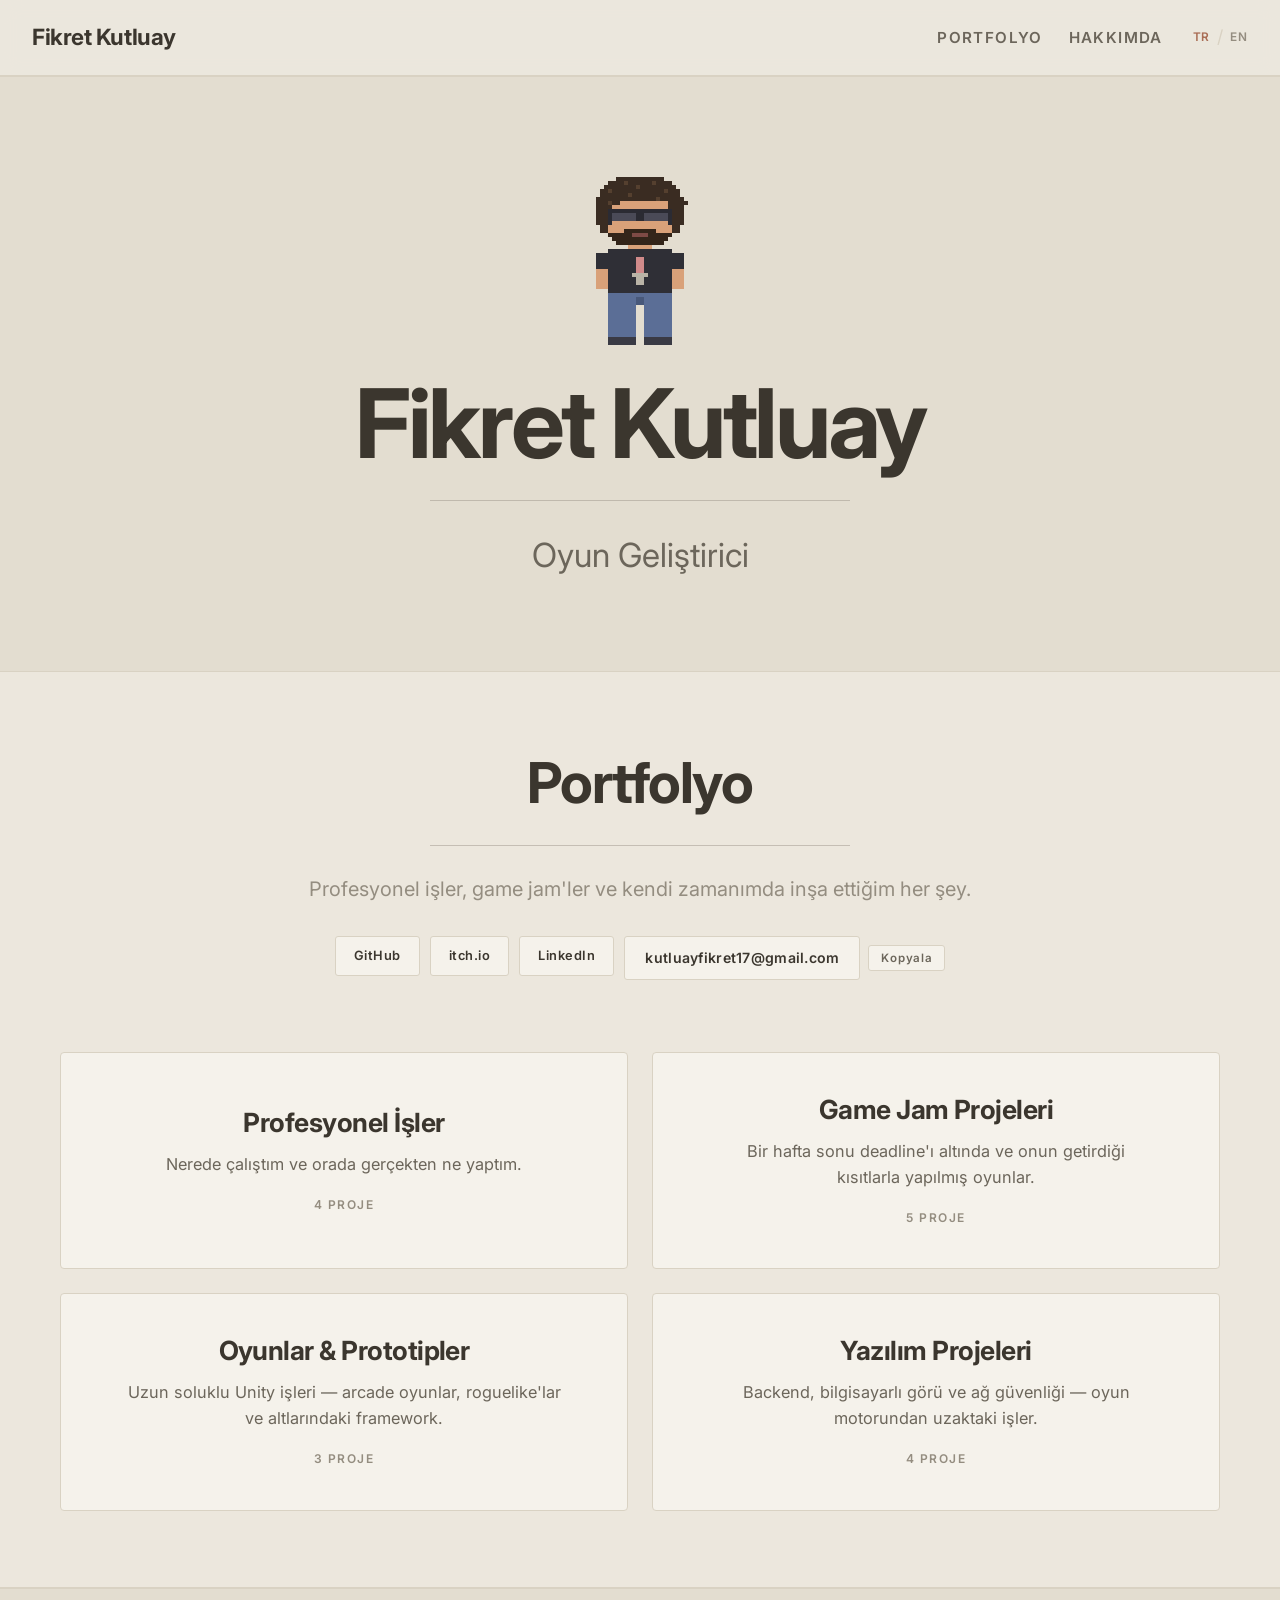
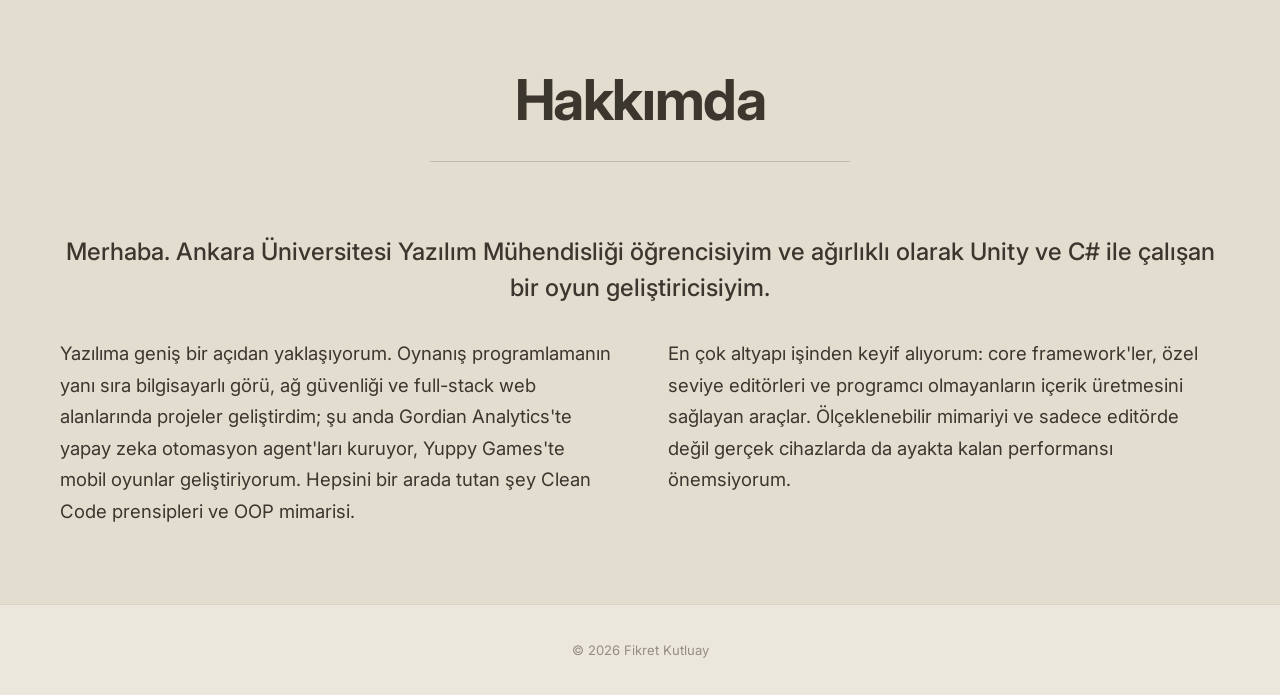
==== commit 2e5eec3f: "feat: centre the home layout, split into subpages, refresh from GitHub Home is now centred at displa" ====
--- a/index.html
+++ b/index.html
@@ -1,29 +1,22 @@
 <!DOCTYPE html>
-<html lang="en">
+<html lang="tr">
 
 <head>
     <meta charset="UTF-8">
     <meta name="viewport" content="width=device-width, initial-scale=1.0">
     <title data-i18n="title">Fikret Kutluay — Game Developer</title>
-    <meta name="description" content="Fikret Kutluay — Software Engineer & Game Developer. Unity, C#, AI automation.">
+    <meta name="description" content="Fikret Kutluay — Game Developer & Software Engineer. Unity, C#, AI automation.">
     <link rel="stylesheet" href="style.css">
 </head>
 
 <body>
-    <div class="grain"></div>
-
-    <!-- Top Navigation -->
     <header class="topbar">
-        <a href="#hero" class="brand">
-            <span class="brand-mark">FK</span>
-        </a>
+        <a href="index.html" class="brand">Fikret Kutluay</a>
 
         <nav class="nav-desktop">
             <ul class="nav-links">
                 <li><a href="#portfolio" data-i18n="nav_portfolio">Portfolio</a></li>
                 <li><a href="#about" data-i18n="nav_about">About</a></li>
-                <li><a href="#skills" data-i18n="nav_skills">Skills</a></li>
-                <li><a href="#contact" data-i18n="nav_contact">Contact</a></li>
             </ul>
             <div class="lang-switch">
                 <button class="lang-btn lang-tr-btn">TR</button>
@@ -37,13 +30,10 @@
         </button>
     </header>
 
-    <!-- Mobile Nav -->
     <div class="mobile-nav" id="mobile-nav">
         <ul class="mobile-links">
             <li><a href="#portfolio" data-i18n="nav_portfolio" class="mobile-link">Portfolio</a></li>
             <li><a href="#about" data-i18n="nav_about" class="mobile-link">About</a></li>
-            <li><a href="#skills" data-i18n="nav_skills" class="mobile-link">Skills</a></li>
-            <li><a href="#contact" data-i18n="nav_contact" class="mobile-link">Contact</a></li>
         </ul>
         <div class="lang-switch">
             <button class="lang-btn lang-tr-btn">TR</button>
@@ -53,97 +43,58 @@
     </div>
 
     <main>
-        <!-- Hero -->
-        <section id="hero" class="hero">
-            <div class="embers" id="embers"></div>
-            <div class="hero-inner">
-                <h1 class="hero-name" data-i18n="hero_title">Fikret Kutluay</h1>
-                <div class="hero-rule"></div>
-                <p class="hero-role" data-i18n="hero_subtitle">Game Developer</p>
-                <p class="hero-desc" data-i18n="hero_desc">Building structured architectures and immersive gameplay.</p>
-                <a href="#portfolio" class="btn" data-i18n="btn_view_work">View Portfolio</a>
+        <!-- Hero band: oversized centred name, rule, role -->
+        <section id="hero" class="hero band">
+            <img src="character.svg" alt="" class="pixel-char" width="32" height="43">
+            <h1 class="hero-name" data-i18n="hero_title">Fikret Kutluay</h1>
+            <div class="rule"></div>
+            <p class="hero-role" data-i18n="hero_subtitle">Game Developer</p>
+        </section>
+
+        <!-- Portfolio: category cards -> subpages -->
+        <section id="portfolio" class="section section-centred">
+            <div class="col">
+                <div class="page-head">
+                    <h2 class="page-title" data-i18n="portfolio_title">Portfolio</h2>
+                    <div class="rule"></div>
+                    <p class="page-sub" data-i18n="portfolio_sub"></p>
+
+                    <ul class="profile-links">
+                        <li><a href="https://github.com/fikretkutluay" target="_blank" rel="noopener">GitHub</a></li>
+                        <li><a href="https://fikretkutluay.itch.io" target="_blank" rel="noopener">itch.io</a></li>
+                        <li><a href="https://www.linkedin.com/in/fikret-kutluay-/" target="_blank"
+                                rel="noopener">LinkedIn</a></li>
+                        <li class="mail-item">
+                            <a href="mailto:kutluayfikret17@gmail.com" id="mail-link">kutluayfikret17@gmail.com</a>
+                            <button type="button" class="copy-btn" id="copy-mail" data-mail="kutluayfikret17@gmail.com"
+                                data-i18n="btn_copy">Copy</button>
+                        </li>
+                    </ul>
+                </div>
+
+                <div class="cat-cards" id="category-cards"></div>
             </div>
         </section>
 
-        <!-- Portfolio -->
-        <section id="portfolio" class="section">
-            <div class="wrap">
-                <h2 class="section-title" data-i18n="portfolio_title">Portfolio</h2>
-                <div id="portfolio-container">
-                    <!-- Categories injected by script.js -->
+        <!-- About band: two columns of prose, centred container -->
+        <section id="about" class="section band section-centred">
+            <div class="col">
+                <div class="page-head">
+                    <h2 class="page-title" data-i18n="about_title">About</h2>
+                    <div class="rule"></div>
                 </div>
-            </div>
-        </section>
-
-        <!-- About -->
-        <section id="about" class="section">
-            <div class="wrap">
-                <h2 class="section-title" data-i18n="about_title">About</h2>
-                <div class="about-grid">
-                    <div class="about-portrait"></div>
-                    <div class="about-text">
-                        <p data-i18n="about_p1"></p>
-                        <p data-i18n="about_p2"></p>
-                        <p data-i18n="about_p3"></p>
-                    </div>
-                </div>
-            </div>
-        </section>
-
-        <!-- Skills -->
-        <section id="skills" class="section">
-            <div class="wrap">
-                <h2 class="section-title" data-i18n="skills_title">Skills</h2>
-                <div class="skills-grid" id="skills-container">
-                    <!-- Skill groups injected by script.js -->
-                </div>
-            </div>
-        </section>
-
-        <!-- Contact -->
-        <section id="contact" class="section">
-            <div class="wrap">
-                <h2 class="section-title" data-i18n="contact_title">Contact</h2>
-                <div class="contact-grid">
-                    <div class="contact-aside">
-                        <p class="contact-blurb" data-i18n="contact_blurb"></p>
-                        <a href="mailto:kutluayfikret17@gmail.com" class="contact-mail">kutluayfikret17@gmail.com</a>
-                        <ul class="contact-socials">
-                            <li><a href="https://github.com/fikretkutluay" target="_blank" rel="noopener">GitHub</a></li>
-                            <li><a href="https://www.linkedin.com/in/fikret-kutluay-/" target="_blank"
-                                    rel="noopener">LinkedIn</a></li>
-                            <li><a href="https://fikretkutluay.itch.io" target="_blank" rel="noopener">itch.io</a></li>
-                        </ul>
-                    </div>
-
-                    <form id="contact-form" class="form" action="https://formsubmit.co/kutluayfikret17@gmail.com"
-                        method="POST">
-                        <input type="hidden" name="_captcha" value="false">
-                        <input type="hidden" name="_subject" value="New message from Fikret Kutluay Portfolio!">
-                        <input type="hidden" name="_template" value="box">
-
-                        <div class="field">
-                            <label for="name" data-i18n="contact_name">Your Name</label>
-                            <input type="text" id="name" name="name" required>
-                        </div>
-                        <div class="field">
-                            <label for="email" data-i18n="contact_email">Your Email</label>
-                            <input type="email" id="email" name="email" required>
-                        </div>
-                        <div class="field">
-                            <label for="message" data-i18n="contact_message">Your Message</label>
-                            <textarea id="message" name="message" rows="5" required></textarea>
-                        </div>
-                        <button type="submit" class="btn btn-block" data-i18n="btn_send">Send Message</button>
-                    </form>
+                <div class="about-text">
+                    <p data-i18n="about_p1"></p>
+                    <p data-i18n="about_p2"></p>
+                    <p data-i18n="about_p3"></p>
                 </div>
             </div>
         </section>
     </main>
 
     <footer class="footer">
-        <div class="wrap">
-            <p data-i18n="footer_text">© <span id="year"></span> Fikret Kutluay</p>
+        <div class="col">
+            <p data-i18n="footer_text">© Fikret Kutluay</p>
         </div>
     </footer>
 
--- a/style.css
+++ b/style.css
@@ -1,40 +1,38 @@
 /* Fikret Kutluay — Portfolio
-   Layout: minimal editorial single-column (top nav, centered hero, stacked sections)
-   Palette: Star Wars (Sith red / holocron brass) x Dark Souls (ash, bone, ember) */
-
-@import url('https://fonts.googleapis.com/css2?family=Cinzel:wght@400;600;700&family=Rajdhani:wght@300;400;500;600&display=swap');
+   Home: centred, display-scale type, alternating bands, 2x2 category cards.
+   Subpages: per-entry title, then prose left / media-links-roles right.
+   Palette: Dark Souls, in chalky pastels — ash, bone, faded bonfire ember, tarnished brass, moss */
+
+@import url('https://fonts.googleapis.com/css2?family=Inter:wght@400;500;600;700&display=swap');
 
 :root {
-    /* Surfaces — deep space void / ash */
-    --bg-void: #060607;
-    --bg-raise: #0d0e11;
-    --bg-hover: #14161a;
-
-    /* Ink — faded bone & tarnished steel */
-    --text-bone: #d8d2c6;
-    --text-muted: #85868c;
-    --text-dim: #5c5e64;
-
-    /* Sith red */
-    --red: #8b0000;
-    --red-bright: #c41e3a;
-    --red-glow: rgba(196, 30, 58, 0.35);
-
-    /* Holocron brass / ember gold */
-    --gold: #b3975d;
-    --gold-bright: #d4b877;
-    --gold-glow: rgba(179, 151, 93, 0.22);
-
-    --ember: #d9662a;
-
-    --line: #1e2024;
-    --line-strong: #2c2f35;
-
-    --font-head: 'Cinzel', serif;
-    --font-body: 'Rajdhani', sans-serif;
-
-    --wrap: 1000px;
-    --topbar-h: 72px;
+    /* Surfaces — bone / parchment */
+    --bg: #ece7dd;
+    --surface: #f5f2eb;
+    --surface-sunk: #e3ddd0;
+
+    /* Ink — soft ash, never pure black */
+    --ink: #3b362e;
+    --ink-soft: #6c665b;
+    --muted: #948d80;
+
+    /* Accents — faded Dark Souls */
+    --ember: #c88a70;
+    /* bonfire, dusty */
+    --ember-deep: #a96d55;
+    --brass: #bfa477;
+    /* tarnished gold */
+    --moss: #93a489;
+    --crimson: #b0737a;
+
+    --line: #d9d2c3;
+    --line-soft: #e5dfd2;
+
+    --font: 'Inter', system-ui, -apple-system, sans-serif;
+
+    --col: 1240px;
+    /* full content width — prose is kept readable by the entry grid, not by the shell */
+    --topbar-h: 76px;
 }
 
 *,
@@ -47,59 +45,40 @@
 
 html {
     scroll-behavior: smooth;
-    scroll-padding-top: var(--topbar-h);
+    scroll-padding-top: calc(var(--topbar-h) + 20px);
 }
 
 body {
-    background: var(--bg-void);
-    color: var(--text-bone);
-    font-family: var(--font-body);
-    font-size: 1.05rem;
+    background: var(--bg);
+    color: var(--ink);
+    font-family: var(--font);
+    font-size: 1.12rem;
     line-height: 1.7;
     overflow-x: hidden;
     -webkit-font-smoothing: antialiased;
 }
 
-/* Ash grain over everything */
-.grain {
-    position: fixed;
-    inset: 0;
-    pointer-events: none;
-    z-index: 9999;
-    opacity: 0.04;
-    background-image: url('data:image/svg+xml,%3Csvg viewBox="0 0 200 200" xmlns="http://www.w3.org/2000/svg"%3E%3Cfilter id="n"%3E%3CfeTurbulence type="fractalNoise" baseFrequency="0.8" numOctaves="4" stitchTiles="stitch"/%3E%3C/filter%3E%3Crect width="100%25" height="100%25" filter="url(%23n)"/%3E%3C/svg%3E');
-}
-
 h1,
 h2,
-h3,
-h4 {
-    font-family: var(--font-head);
-    font-weight: 600;
-    letter-spacing: 0.02em;
+h3 {
     line-height: 1.25;
+    letter-spacing: -0.015em;
 }
 
 a {
-    color: var(--gold);
+    color: var(--ember-deep);
     text-decoration: none;
-    transition: color 0.25s ease, text-shadow 0.25s ease;
+    transition: color 0.2s ease;
 }
 
 a:hover {
-    color: var(--gold-bright);
-    text-shadow: 0 0 10px var(--gold-glow);
-}
-
-img {
-    max-width: 100%;
-    display: block;
-}
-
-.wrap {
-    max-width: var(--wrap);
+    color: var(--ink);
+}
+
+.col {
+    max-width: var(--col);
     margin: 0 auto;
-    padding: 0 32px;
+    padding: 0 40px;
 }
 
 /* ---------- Top bar ---------- */
@@ -111,86 +90,84 @@
     display: flex;
     align-items: center;
     justify-content: space-between;
+    gap: 20px;
     padding: 0 32px;
-    background: rgba(6, 6, 7, 0.82);
-    backdrop-filter: blur(12px);
+    background: rgba(236, 231, 221, 0.9);
+    backdrop-filter: blur(10px);
     border-bottom: 1px solid var(--line);
 }
 
-.brand-mark {
-    font-family: var(--font-head);
-    font-size: 1.5rem;
+.brand {
+    font-size: 1.4rem;
     font-weight: 700;
-    letter-spacing: 0.12em;
-    color: var(--red-bright);
-    text-shadow: 0 0 14px var(--red-glow);
+    letter-spacing: -0.02em;
+    color: var(--ink);
+    white-space: nowrap;
 }
 
 .nav-desktop {
     display: flex;
     align-items: center;
-    gap: 36px;
+    gap: 30px;
 }
 
 .nav-links {
     display: flex;
-    gap: 32px;
+    gap: 26px;
     list-style: none;
 }
 
 .nav-links a {
-    font-family: var(--font-head);
-    font-size: 0.82rem;
+    font-size: 0.95rem;
+    font-weight: 600;
     text-transform: uppercase;
-    letter-spacing: 0.16em;
-    color: var(--text-muted);
-    padding: 6px 0;
-    border-bottom: 1px solid transparent;
+    letter-spacing: 0.09em;
+    color: var(--ink-soft);
+    padding-bottom: 3px;
+    border-bottom: 1.5px solid transparent;
 }
 
 .nav-links a:hover,
 .nav-links a.active {
-    color: var(--text-bone);
-    border-bottom-color: var(--red-bright);
-    text-shadow: none;
+    color: var(--ink);
+    border-bottom-color: var(--ember);
 }
 
 .lang-switch {
     display: flex;
     align-items: center;
-    gap: 8px;
+    gap: 7px;
 }
 
 .lang-btn {
     background: none;
     border: none;
     cursor: pointer;
-    font-family: var(--font-head);
-    font-size: 0.78rem;
-    letter-spacing: 0.1em;
-    color: var(--text-dim);
-    transition: color 0.25s ease;
+    font-family: inherit;
+    font-size: 0.74rem;
+    font-weight: 600;
+    letter-spacing: 0.07em;
+    color: var(--muted);
+    transition: color 0.2s ease;
 }
 
 .lang-btn:hover {
-    color: var(--text-muted);
+    color: var(--ink-soft);
 }
 
 .lang-btn.active {
-    color: var(--gold);
-    text-shadow: 0 0 8px var(--gold-glow);
+    color: var(--ember-deep);
 }
 
 .lang-divider {
-    color: var(--line-strong);
-    font-size: 0.75rem;
+    color: var(--line);
 }
 
 /* ---------- Mobile nav ---------- */
 .menu-btn {
     display: none;
     flex-direction: column;
-    gap: 6px;
+    gap: 5px;
     background: none;
     border: none;
     cursor: pointer;
@@ -199,14 +176,15 @@
 
 .menu-btn span {
     display: block;
-    width: 26px;
+    width: 24px;
     height: 2px;
-    background: var(--red-bright);
-    transition: transform 0.3s ease, opacity 0.3s ease;
+    border-radius: 2px;
+    background: var(--ink);
+    transition: transform 0.28s ease, opacity 0.28s ease;
 }
 
 .menu-btn.active span:nth-child(1) {
-    transform: translateY(8px) rotate(45deg);
+    transform: translateY(7px) rotate(45deg);
 }
 
 .menu-btn.active span:nth-child(2) {
@@ -214,7 +192,7 @@
 }
 
 .menu-btn.active span:nth-child(3) {
-    transform: translateY(-8px) rotate(-45deg);
+    transform: translateY(-7px) rotate(-45deg);
 }
 
 .mobile-nav {
@@ -225,12 +203,11 @@
     flex-direction: column;
     align-items: center;
     justify-content: center;
-    gap: 40px;
-    background: rgba(6, 6, 7, 0.97);
-    backdrop-filter: blur(14px);
+    gap: 36px;
+    background: var(--bg);
     opacity: 0;
     pointer-events: none;
-    transition: opacity 0.3s ease;
+    transition: opacity 0.25s ease;
 }
 
 .mobile-nav.active {
@@ -244,532 +221,402 @@
 }
 
 .mobile-links li {
-    margin: 22px 0;
+    margin: 18px 0;
 }
 
 .mobile-link {
-    font-family: var(--font-head);
-    font-size: 1.7rem;
-    text-transform: uppercase;
-    letter-spacing: 0.14em;
-    color: var(--text-bone);
-}
-
-.mobile-link:hover {
-    color: var(--red-bright);
-    text-shadow: 0 0 12px var(--red-glow);
+    font-size: 1.5rem;
+    font-weight: 600;
+    color: var(--ink);
+}
+
+/* ---------- Bands ----------
+   Alternating tone between full-bleed sections, so the page reads as stacked
+   blocks rather than one flat sheet. */
+.band {
+    background: var(--surface-sunk);
+    border-top: 1px solid var(--line);
+    border-bottom: 1px solid var(--line);
+}
+
+/* Centred page: headings, rules and prose all align to the middle */
+.section-centred {
+    text-align: center;
+}
+
+.section-centred .page-sub {
+    margin-left: auto;
+    margin-right: auto;
+}
+
+.section-centred .profile-links {
+    justify-content: center;
+}
+
+/* Thin divider under the big display headings */
+.rule {
+    width: min(420px, 60%);
+    height: 1px;
+    margin: 26px auto;
+    background: var(--muted);
+    opacity: 0.45;
 }
 
 /* ---------- Hero ---------- */
 .hero {
-    position: relative;
-    min-height: calc(88vh - var(--topbar-h));
-    display: flex;
+    text-align: center;
+    padding: 96px 28px 88px;
+}
+
+/* Pixel portrait — nearest-neighbour so it stays crisp when scaled up */
+.pixel-char {
+    width: 128px;
+    height: auto;
+    margin: 0 auto 28px;
+    display: block;
+    image-rendering: pixelated;
+    animation: bob 1.6s steps(2, end) infinite;
+}
+
+@keyframes bob {
+
+    0%,
+    100% {
+        transform: translateY(0);
+    }
+
+    50% {
+        transform: translateY(-4px);
+    }
+}
+
+/* Display scale — the name is the whole hero, so it runs near the full width */
+.hero-name {
+    font-size: clamp(2.6rem, 7.5vw, 8rem);
+    font-weight: 700;
+    letter-spacing: -0.035em;
+    line-height: 1.05;
+}
+
+.hero-role {
+    font-size: clamp(1.3rem, 2.6vw, 2.6rem);
+    font-weight: 400;
+    color: var(--ink-soft);
+}
+
+/* ---------- Section shell ---------- */
+.section {
+    padding: 76px 0;
+    border-bottom: 1px solid var(--line);
+}
+
+.page-head {
+    margin-bottom: 72px;
+}
+
+.page-title {
+    font-size: clamp(2.1rem, 4.4vw, 3.6rem);
+    font-weight: 700;
+    letter-spacing: -0.025em;
+    margin-bottom: 14px;
+}
+
+.page-sub {
+    font-size: 1.25rem;
+    color: var(--muted);
+    margin-bottom: 30px;
+    max-width: 60ch;
+}
+
+/* Profile links under the page title */
+.profile-links {
+    display: flex;
+    flex-wrap: wrap;
+    gap: 10px;
+    list-style: none;
+}
+
+.profile-links a {
+    display: inline-block;
+    padding: 8px 18px;
+    font-size: 0.8rem;
+    font-weight: 600;
+    letter-spacing: 0.04em;
+    color: var(--ink);
+    background: var(--surface);
+    border: 1px solid var(--line);
+    border-radius: 3px;
+    transition: all 0.2s ease;
+}
+
+.profile-links a:hover {
+    background: var(--ember);
+    border-color: var(--ember);
+    color: var(--surface);
+}
+
+/* ---------- Home: category cards ----------
+   Fixed 2x2 so the four categories read as a block, spread across the full width. */
+.cat-cards {
+    display: grid;
+    grid-template-columns: repeat(2, 1fr);
+    gap: 24px;
+    text-align: center;
+}
+
+.cat-card {
+    display: flex;
+    flex-direction: column;
     align-items: center;
     justify-content: center;
+    min-height: 210px;
+    padding: 40px 34px;
+    color: var(--ink);
+    background: var(--surface);
+    border: 1px solid var(--line);
+    border-radius: 4px;
+    transition: border-color 0.2s ease, transform 0.2s ease;
+}
+
+.cat-card:hover {
+    color: var(--ink);
+    border-color: var(--ember);
+    transform: translateY(-2px);
+}
+
+.cat-card-title {
+    font-size: 1.65rem;
+    font-weight: 700;
+    letter-spacing: -0.02em;
+    margin-bottom: 12px;
+}
+
+.cat-card:hover .cat-card-title {
+    color: var(--ember-deep);
+}
+
+.cat-card-blurb {
+    font-size: 1.02rem;
+    line-height: 1.6;
+    color: var(--ink-soft);
+    margin-bottom: 18px;
+    max-width: 44ch;
+}
+
+.cat-card-count {
+    font-size: 0.75rem;
+    font-weight: 600;
+    text-transform: uppercase;
+    letter-spacing: 0.12em;
+    color: var(--muted);
+}
+
+/* ---------- Subpage ---------- */
+.section-top {
+    padding-top: 48px;
+}
+
+.back-link {
+    display: inline-block;
+    margin-bottom: 32px;
+    font-size: 0.78rem;
+    font-weight: 600;
+    letter-spacing: 0.06em;
+    color: var(--muted);
+}
+
+.back-link:hover {
+    color: var(--ember-deep);
+}
+
+/* ---------- Entry ----------
+   Title spans the full width; below it prose sits left and media/links/roles right,
+   so the page uses its width without stretching paragraphs past a readable measure. */
+.entry {
+    padding-bottom: 76px;
+    margin-bottom: 76px;
+    border-bottom: 1px solid var(--line-soft);
+}
+
+.entry:last-child {
+    padding-bottom: 0;
+    margin-bottom: 0;
+    border-bottom: none;
+}
+
+/* Bordered frame around the entries on a subpage */
+.entry-frame {
+    padding: 56px;
+    background: var(--surface);
+    border: 1px solid var(--line);
+    border-radius: 6px;
+    text-align: left;
+}
+
+.entry-title {
+    font-size: 2rem;
+    font-weight: 700;
+    letter-spacing: -0.02em;
     text-align: center;
-    padding: 100px 32px;
-    overflow: hidden;
-    background:
-        radial-gradient(ellipse 60% 50% at 50% 100%, rgba(139, 0, 0, 0.14), transparent 70%),
-        radial-gradient(ellipse 80% 60% at 50% 0%, rgba(179, 151, 93, 0.05), transparent 70%);
-}
-
-.hero-inner {
-    position: relative;
-    z-index: 2;
-    animation: rise 1s ease-out both;
-}
-
-.hero-name {
-    font-size: clamp(2.8rem, 8vw, 5.5rem);
-    font-weight: 700;
-    text-transform: uppercase;
-    letter-spacing: 0.06em;
-    color: var(--text-bone);
-    text-shadow: 0 0 40px rgba(0, 0, 0, 0.9);
-}
-
-.hero-rule {
-    width: 90px;
-    height: 2px;
-    margin: 28px auto;
-    background: linear-gradient(90deg, transparent, var(--red-bright), transparent);
-    box-shadow: 0 0 14px var(--red-glow);
-}
-
-.hero-role {
-    font-family: var(--font-head);
-    font-size: clamp(0.9rem, 2vw, 1.15rem);
-    text-transform: uppercase;
-    letter-spacing: 0.32em;
-    color: var(--gold);
-}
-
-.hero-desc {
-    max-width: 520px;
-    margin: 22px auto 40px;
-    color: var(--text-muted);
-    font-weight: 300;
-}
-
-/* Drifting embers */
-.embers {
-    position: absolute;
-    inset: 0;
-    pointer-events: none;
-    z-index: 1;
-}
-
-.ember {
-    position: absolute;
-    bottom: -10px;
-    border-radius: 50%;
-    background: radial-gradient(circle, var(--ember) 0%, transparent 70%);
-    opacity: 0;
-    animation: float-up linear forwards;
-}
-
-@keyframes float-up {
-    0% {
-        transform: translateY(0) scale(1);
-        opacity: 0;
-    }
-
-    12% {
-        opacity: 0.7;
-    }
-
-    100% {
-        transform: translateY(-70vh) scale(0.4);
-        opacity: 0;
-    }
-}
-
-@keyframes rise {
-    from {
-        opacity: 0;
-        transform: translateY(24px);
-    }
-
-    to {
-        opacity: 1;
-        transform: none;
-    }
-}
-
-/* ---------- Buttons ---------- */
-.btn {
-    display: inline-block;
-    padding: 13px 34px;
-    font-family: var(--font-head);
-    font-size: 0.82rem;
-    font-weight: 600;
-    text-transform: uppercase;
-    letter-spacing: 0.16em;
-    color: var(--text-bone);
-    background: rgba(20, 22, 26, 0.7);
-    border: 1px solid var(--line-strong);
-    border-bottom-color: var(--red);
-    cursor: pointer;
-    transition: all 0.28s ease;
-    /* clipped corners — sci-fi HUD plating */
-    clip-path: polygon(9px 0, 100% 0, 100% calc(100% - 9px), calc(100% - 9px) 100%, 0 100%, 0 9px);
-}
-
-.btn:hover {
-    background: rgba(139, 0, 0, 0.16);
-    border-color: var(--red-bright);
-    color: #fff;
-    text-shadow: none;
-    box-shadow: 0 6px 22px rgba(139, 0, 0, 0.28);
-}
-
-.btn-sm {
-    padding: 8px 18px;
-    font-size: 0.72rem;
-    letter-spacing: 0.12em;
-}
-
-.btn-block {
-    display: block;
+    margin-bottom: 34px;
+}
+
+.entry-body {
+    display: grid;
+    grid-template-columns: minmax(0, 1.5fr) minmax(0, 1fr);
+    gap: 56px;
+    align-items: start;
+}
+
+.entry-desc {
+    font-size: 1.18rem;
+    margin-bottom: 20px;
+    color: var(--ink);
+}
+
+.entry-notes {
+    color: var(--ink-soft);
+    padding-left: 20px;
+    border-left: 2px solid var(--line);
+}
+
+.entry-media {
     width: 100%;
-    text-align: center;
-}
-
-/* ---------- Sections ---------- */
-.section {
-    padding: 96px 0;
-    border-top: 1px solid var(--line);
-}
-
-.section-title {
-    font-size: clamp(1.6rem, 4vw, 2.1rem);
-    text-transform: uppercase;
-    letter-spacing: 0.22em;
-    color: var(--text-bone);
-    margin-bottom: 56px;
-    padding-bottom: 18px;
-    border-bottom: 1px solid var(--line);
-    position: relative;
-}
-
-.section-title::after {
-    content: '';
-    position: absolute;
-    left: 0;
-    bottom: -1px;
-    width: 70px;
-    height: 1px;
-    background: var(--red-bright);
-    box-shadow: 0 0 10px var(--red-glow);
-}
-
-/* ---------- Portfolio ---------- */
-.cat {
-    margin-bottom: 72px;
-}
-
-.cat:last-child {
-    margin-bottom: 0;
-}
-
-.cat-head {
-    display: flex;
-    align-items: center;
-    gap: 14px;
-    margin-bottom: 28px;
-}
-
-.cat-head::before {
-    content: '';
-    width: 9px;
-    height: 9px;
-    flex-shrink: 0;
-    background: var(--gold);
-    transform: rotate(45deg);
-    box-shadow: 0 0 10px var(--gold-glow);
-}
-
-.cat-title {
-    font-size: 1.15rem;
-    text-transform: uppercase;
-    letter-spacing: 0.18em;
-    color: var(--gold);
-    white-space: nowrap;
-}
-
-.cat-head::after {
-    content: '';
-    flex-grow: 1;
-    height: 1px;
-    background: linear-gradient(90deg, var(--line-strong), transparent);
-}
-
-.card-grid {
-    display: grid;
-    grid-template-columns: repeat(auto-fill, minmax(280px, 1fr));
-    gap: 24px;
-}
-
-.card {
-    display: flex;
-    flex-direction: column;
-    background: var(--bg-raise);
-    border: 1px solid var(--line);
-    transition: border-color 0.3s ease, transform 0.3s ease, box-shadow 0.3s ease;
-    clip-path: polygon(10px 0, 100% 0, 100% calc(100% - 10px), calc(100% - 10px) 100%, 0 100%, 0 10px);
-}
-
-.card:hover {
-    border-color: var(--red);
-    transform: translateY(-4px);
-    box-shadow: 0 14px 34px rgba(0, 0, 0, 0.7);
-}
-
-.card-img {
-    height: 172px;
+    aspect-ratio: 4 / 3;
     background-size: cover;
     background-position: center;
+    background-color: var(--surface-sunk);
+    border: 1px solid var(--line);
+    border-radius: 3px;
+    margin-bottom: 20px;
+    /* wash the photography toward the parchment palette */
+    filter: saturate(0.6) contrast(0.95) sepia(0.12);
+}
+
+.entry-links {
+    display: flex;
+    flex-direction: column;
+    align-items: flex-start;
+    gap: 6px;
+    margin-bottom: 18px;
+}
+
+.entry-links a {
+    font-weight: 600;
     border-bottom: 1px solid var(--line);
-    /* desaturated ash tone until hovered */
-    filter: grayscale(85%) contrast(1.1) brightness(0.72);
-    transition: filter 0.45s ease;
-}
-
-.card:hover .card-img {
-    filter: grayscale(15%) contrast(1.05) brightness(0.95);
-}
-
-.card-body {
-    padding: 22px;
-    display: flex;
-    flex-direction: column;
-    flex-grow: 1;
-}
-
-.card-meta {
-    font-family: var(--font-head);
-    font-size: 0.68rem;
-    text-transform: uppercase;
-    letter-spacing: 0.14em;
-    color: var(--text-dim);
-    margin-bottom: 8px;
-}
-
-.card-title {
-    font-size: 1.12rem;
-    margin-bottom: 10px;
-    color: var(--text-bone);
-}
-
-.card-desc {
-    font-size: 0.95rem;
-    font-weight: 300;
-    color: var(--text-muted);
-    margin-bottom: 20px;
-    flex-grow: 1;
-}
-
-.card-links {
-    display: flex;
-    flex-wrap: wrap;
-    gap: 10px;
-}
-
-/* Featured card — first entry of a category spans wide */
-@media (min-width: 860px) {
-    .card.featured {
-        grid-column: span 2;
-        flex-direction: row;
-    }
-
-    .card.featured .card-img {
-        width: 44%;
-        height: auto;
-        border-bottom: none;
-        border-right: 1px solid var(--line);
-    }
-
-    .card.featured .card-body {
-        width: 56%;
-        padding: 30px;
-        justify-content: center;
-    }
-
-    .card.featured .card-title {
-        font-size: 1.4rem;
-    }
-}
-
-/* ---------- About ---------- */
-.about-grid {
+}
+
+.entry-links a:hover {
+    border-bottom-color: var(--ember);
+}
+
+.entry-roles {
+    color: var(--ink-soft);
+    font-size: 0.98rem;
+    line-height: 1.5;
+}
+
+.entry-roles b {
+    color: var(--ink);
+    font-weight: 700;
+}
+
+/* ---------- About ----------
+   Two prose columns side by side; each stays at a readable measure while the
+   pair fills the width. */
+.about-text {
     display: grid;
-    grid-template-columns: 300px 1fr;
-    gap: 56px;
-    align-items: start;
-}
-
-.about-portrait {
-    aspect-ratio: 3 / 4;
-    background-image: url('https://images.unsplash.com/photo-1620825937374-87fc7d6aaf8e?q=80&w=800&auto=format&fit=crop');
-    background-size: cover;
-    background-position: center;
-    border: 1px solid var(--line-strong);
-    filter: grayscale(80%) contrast(1.2) brightness(0.7);
-    position: relative;
-    clip-path: polygon(14px 0, 100% 0, 100% calc(100% - 14px), calc(100% - 14px) 100%, 0 100%, 0 14px);
+    grid-template-columns: repeat(2, 1fr);
+    gap: 20px 56px;
+    text-align: left;
+    font-size: 1.16rem;
 }
 
 .about-text p {
-    margin-bottom: 20px;
-    font-weight: 300;
-    color: var(--text-muted);
-}
-
+    margin: 0;
+}
+
+/* The opening line introduces him — let it span both columns */
 .about-text p:first-child {
-    color: var(--text-bone);
-    font-size: 1.15rem;
-}
-
-.about-text p:last-child {
-    margin-bottom: 0;
-}
-
-/* ---------- Skills ---------- */
-.skills-grid {
-    display: grid;
-    grid-template-columns: repeat(auto-fit, minmax(260px, 1fr));
-    gap: 28px;
-}
-
-.skill-group {
-    background: var(--bg-raise);
+    grid-column: 1 / -1;
+    font-size: 1.5rem;
+    font-weight: 500;
+    line-height: 1.5;
+    margin-bottom: 12px;
+    text-align: center;
+}
+
+/* ---------- Email ----------
+   mailto: silently does nothing when no mail client is registered,
+   so the address always ships with a copy button beside it. */
+.mail-item {
+    display: flex;
+    align-items: center;
+    gap: 8px;
+}
+
+.mail-item a {
+    display: inline-block;
+    padding: 9px 20px;
+    font-size: 0.88rem;
+    font-weight: 600;
+    letter-spacing: 0.02em;
+    color: var(--ink);
+    background: var(--surface);
     border: 1px solid var(--line);
-    padding: 28px 24px;
-    position: relative;
-}
-
-/* brass corner brackets */
-.skill-group::before,
-.skill-group::after {
-    content: '';
-    position: absolute;
-    width: 10px;
-    height: 10px;
-    border: 1px solid var(--gold);
-    opacity: 0.6;
-}
-
-.skill-group::before {
-    top: -1px;
-    left: -1px;
-    border-right: none;
-    border-bottom: none;
-}
-
-.skill-group::after {
-    bottom: -1px;
-    right: -1px;
-    border-left: none;
-    border-top: none;
-}
-
-.skill-title {
-    font-size: 0.82rem;
-    text-transform: uppercase;
-    letter-spacing: 0.16em;
-    color: var(--gold);
-    margin-bottom: 18px;
-}
-
-.tags {
-    display: flex;
-    flex-wrap: wrap;
-    gap: 8px;
-    list-style: none;
-}
-
-.tags li {
-    font-size: 0.82rem;
-    font-weight: 500;
-    color: var(--text-muted);
-    padding: 4px 11px;
-    border: 1px solid var(--line-strong);
-    background: rgba(0, 0, 0, 0.3);
-    transition: color 0.25s ease, border-color 0.25s ease;
-}
-
-.tags li:hover {
-    color: var(--text-bone);
-    border-color: var(--red);
-}
-
-/* ---------- Contact ---------- */
-.contact-grid {
-    display: grid;
-    grid-template-columns: 1fr 1.3fr;
-    gap: 56px;
-    align-items: start;
-}
-
-.contact-blurb {
-    color: var(--text-muted);
-    font-weight: 300;
-    margin-bottom: 24px;
-}
-
-.contact-mail {
-    display: inline-block;
-    font-family: var(--font-head);
-    font-size: 0.95rem;
-    color: var(--gold);
-    margin-bottom: 24px;
-    word-break: break-all;
-}
-
-.contact-socials {
-    list-style: none;
-    display: flex;
-    flex-direction: column;
-    gap: 10px;
-}
-
-.contact-socials a {
-    font-family: var(--font-head);
-    font-size: 0.78rem;
-    text-transform: uppercase;
-    letter-spacing: 0.14em;
-    color: var(--text-muted);
-}
-
-.contact-socials a:hover {
-    color: var(--red-bright);
-    text-shadow: 0 0 10px var(--red-glow);
-}
-
-.field {
-    margin-bottom: 22px;
-}
-
-.field label {
-    display: block;
-    margin-bottom: 8px;
-    font-family: var(--font-head);
+    border-radius: 3px;
+    transition: all 0.2s ease;
+}
+
+.mail-item a:hover {
+    background: var(--ember);
+    border-color: var(--ember);
+    color: var(--surface);
+}
+
+.copy-btn {
+    padding: 5px 12px;
+    font-family: inherit;
     font-size: 0.72rem;
-    text-transform: uppercase;
-    letter-spacing: 0.14em;
-    color: var(--text-dim);
-}
-
-.field input,
-.field textarea {
-    width: 100%;
-    padding: 12px 14px;
-    background: var(--bg-raise);
-    border: 1px solid var(--line-strong);
-    color: var(--text-bone);
-    font-family: var(--font-body);
-    font-size: 1rem;
-    transition: border-color 0.25s ease, box-shadow 0.25s ease;
-}
-
-.field textarea {
-    resize: vertical;
-}
-
-.field input:focus,
-.field textarea:focus {
-    outline: none;
-    border-color: var(--gold);
-    box-shadow: 0 0 0 1px var(--gold-glow);
+    font-weight: 600;
+    letter-spacing: 0.06em;
+    color: var(--ink-soft);
+    background: var(--surface);
+    border: 1px solid var(--line);
+    border-radius: 3px;
+    cursor: pointer;
+    transition: all 0.2s ease;
+}
+
+.copy-btn:hover {
+    border-color: var(--ember);
+    color: var(--ember-deep);
+}
+
+.copy-btn.copied {
+    color: var(--surface);
+    background: var(--moss);
+    border-color: var(--moss);
+}
+
+.copy-btn.failed {
+    color: var(--surface);
+    background: var(--crimson);
+    border-color: var(--crimson);
 }
 
 /* ---------- Footer ---------- */
 .footer {
-    padding: 36px 0;
-    border-top: 1px solid var(--line);
+    padding: 34px 0;
     text-align: center;
 }
 
 .footer p {
     font-size: 0.82rem;
-    letter-spacing: 0.1em;
-    color: var(--text-dim);
-}
-
-/* ---------- Reveal on scroll ---------- */
-.reveal {
-    opacity: 0;
-    transform: translateY(26px);
-    transition: opacity 0.7s ease, transform 0.7s ease;
-}
-
-.reveal.visible {
-    opacity: 1;
-    transform: none;
-}
-
+    color: var(--muted);
+}
+
+/* ---------- Motion ---------- */
 @media (prefers-reduced-motion: reduce) {
 
     *,
@@ -780,35 +627,32 @@
         transition-duration: 0.01ms !important;
     }
 
-    .reveal {
-        opacity: 1;
-        transform: none;
-    }
-
     html {
         scroll-behavior: auto;
     }
 }
 
 /* ---------- Responsive ---------- */
-@media (max-width: 900px) {
-    .about-grid {
+@media (max-width: 980px) {
+
+    /* Below this the two-column entry gets too cramped — stack it, media first. */
+    .entry-body {
         grid-template-columns: 1fr;
-        gap: 36px;
-    }
-
-    .about-portrait {
-        max-width: 260px;
-    }
-
-    .contact-grid {
-        grid-template-columns: 1fr;
-        gap: 40px;
+        gap: 26px;
+    }
+
+    .entry-side {
+        display: flex;
+        flex-direction: column;
+    }
+
+    .entry-media {
+        order: -1;
+        max-width: 460px;
     }
 }
 
 @media (max-width: 768px) {
-
     .nav-desktop {
         display: none;
     }
@@ -817,25 +661,82 @@
         display: flex;
     }
 
-    .topbar,
-    .wrap {
-        padding-left: 22px;
-        padding-right: 22px;
+    .topbar {
+        padding: 0 22px;
+    }
+
+    .col {
+        padding: 0 22px;
     }
 
     .section {
-        padding: 68px 0;
-    }
-
-    .section-title {
-        margin-bottom: 40px;
-    }
-
-    .cat {
-        margin-bottom: 56px;
-    }
-
-    .card-grid {
+        padding: 56px 0;
+    }
+
+    .hero {
+        padding: 60px 22px 56px;
+    }
+
+    .page-head {
+        margin-bottom: 48px;
+    }
+
+    /* 2x2 and the paired prose columns both collapse to one column */
+    .cat-cards {
         grid-template-columns: 1fr;
-    }
-}
+        gap: 16px;
+    }
+
+    .cat-card {
+        min-height: 0;
+        padding: 30px 24px;
+    }
+
+    .cat-card-title {
+        font-size: 1.35rem;
+    }
+
+    .about-text {
+        grid-template-columns: 1fr;
+        gap: 18px;
+        font-size: 1.06rem;
+    }
+
+    .about-text p:first-child {
+        font-size: 1.25rem;
+    }
+
+    .entry-frame {
+        padding: 26px 22px;
+    }
+
+    .entry {
+        padding-bottom: 52px;
+        margin-bottom: 52px;
+    }
+
+    .entry-title {
+        font-size: 1.5rem;
+        margin-bottom: 20px;
+    }
+
+    .entry-desc {
+        font-size: 1.08rem;
+    }
+
+    .page-sub {
+        font-size: 1.08rem;
+    }
+
+    .about-text p:first-child {
+        font-size: 1.2rem;
+    }
+
+    .mail-item {
+        width: 100%;
+    }
+
+    .pixel-char {
+        width: 104px;
+    }
+}
